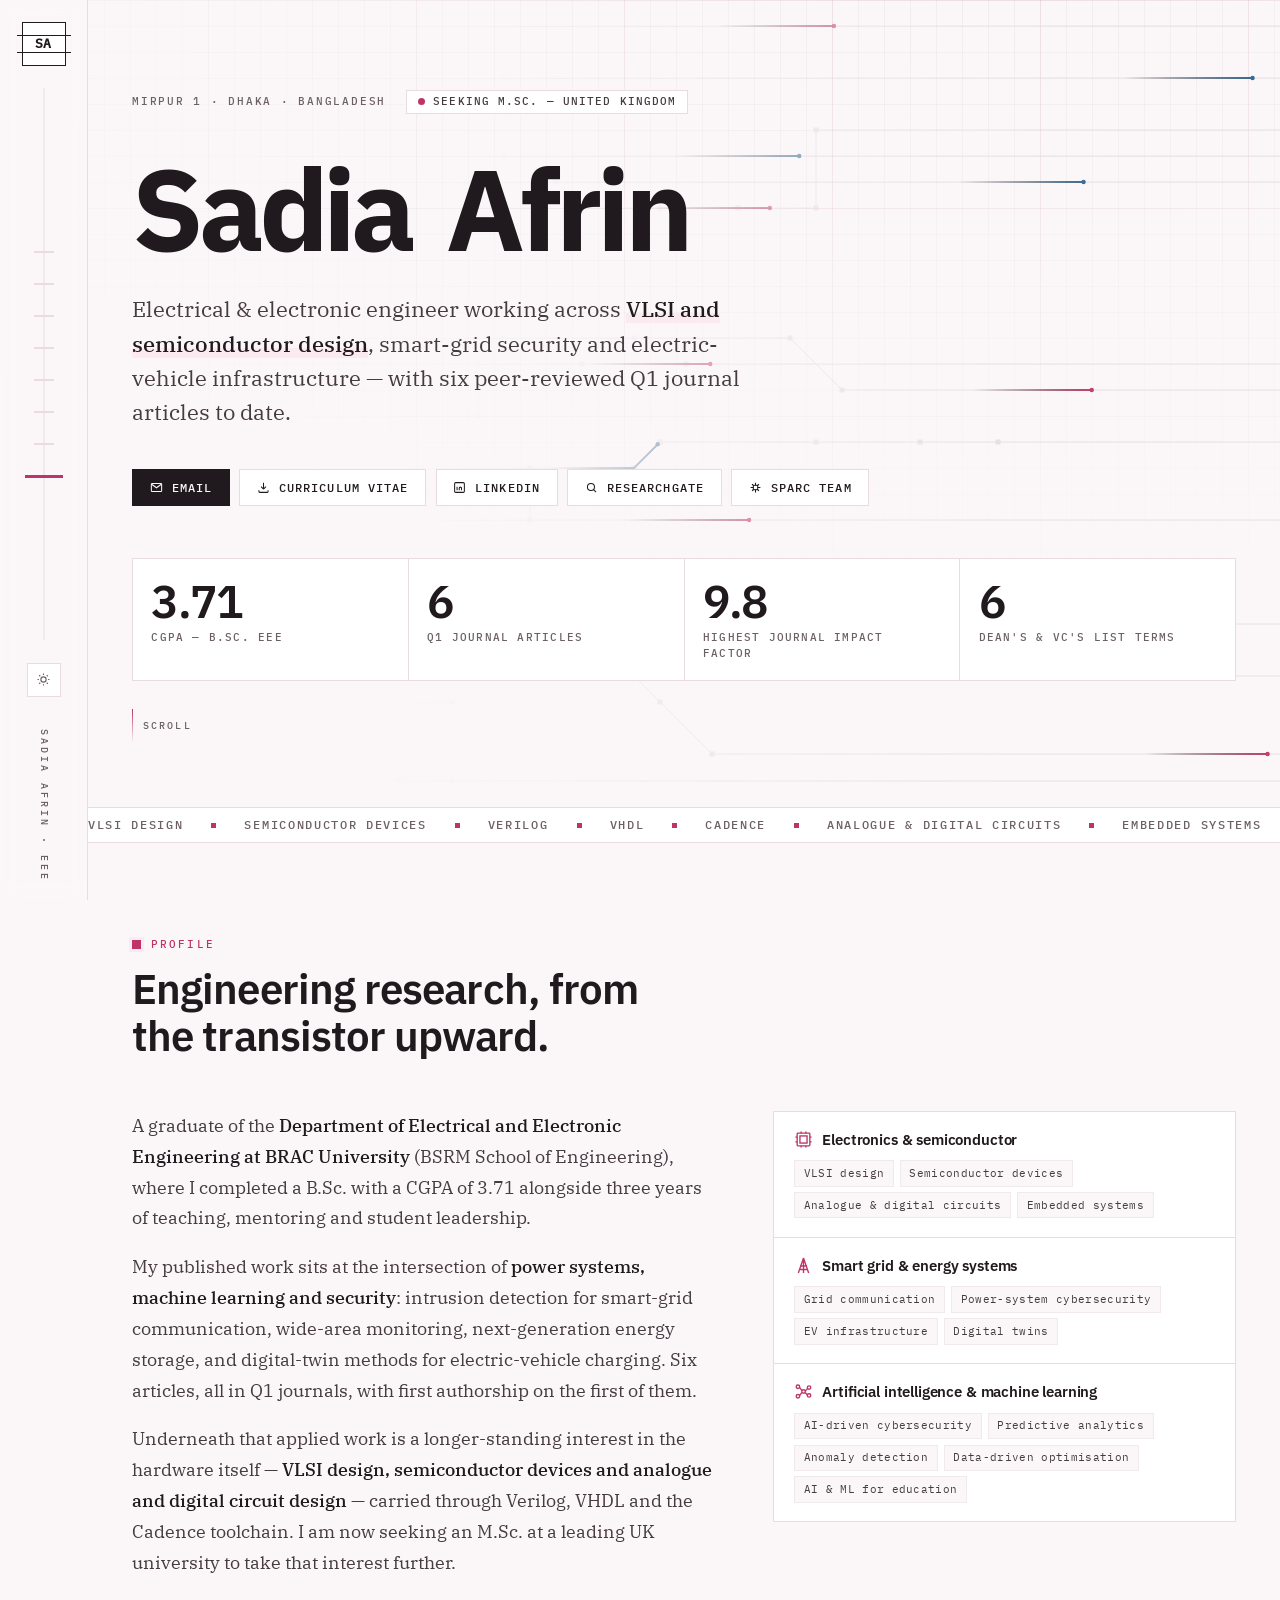
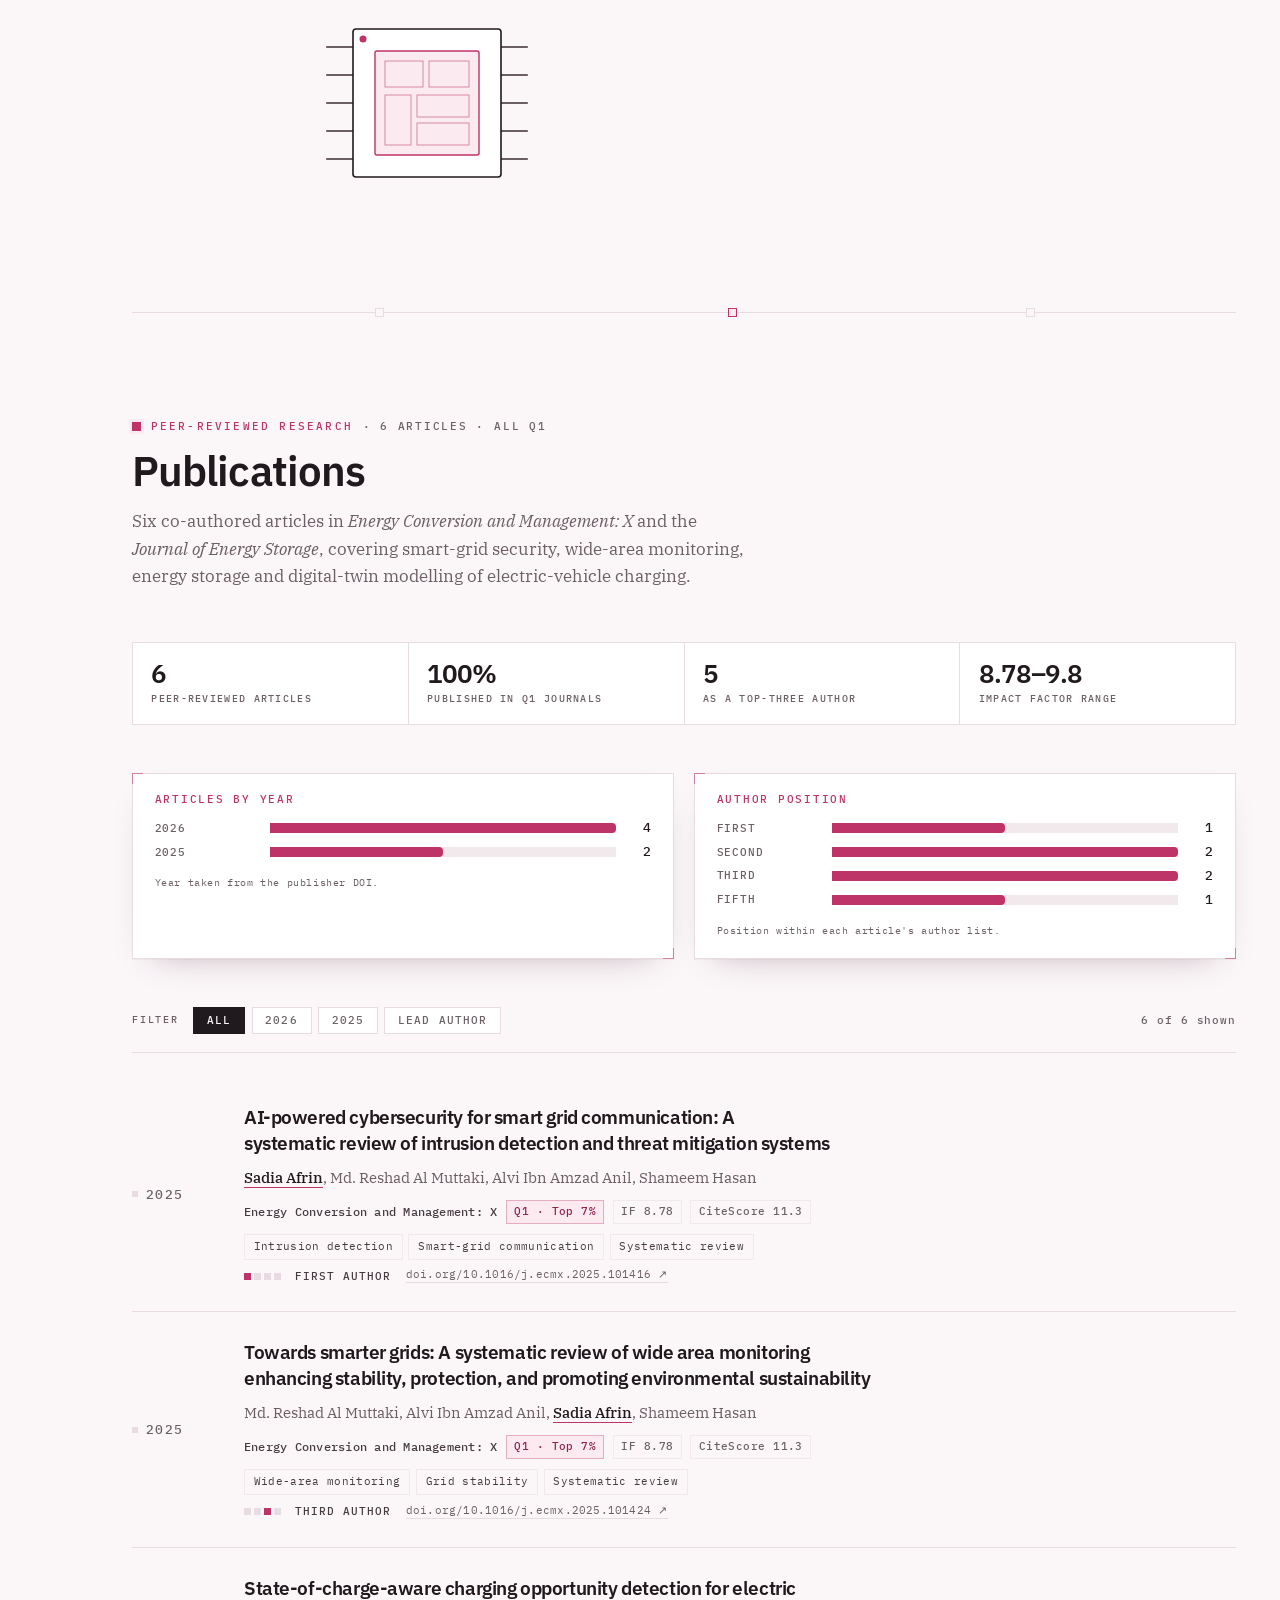
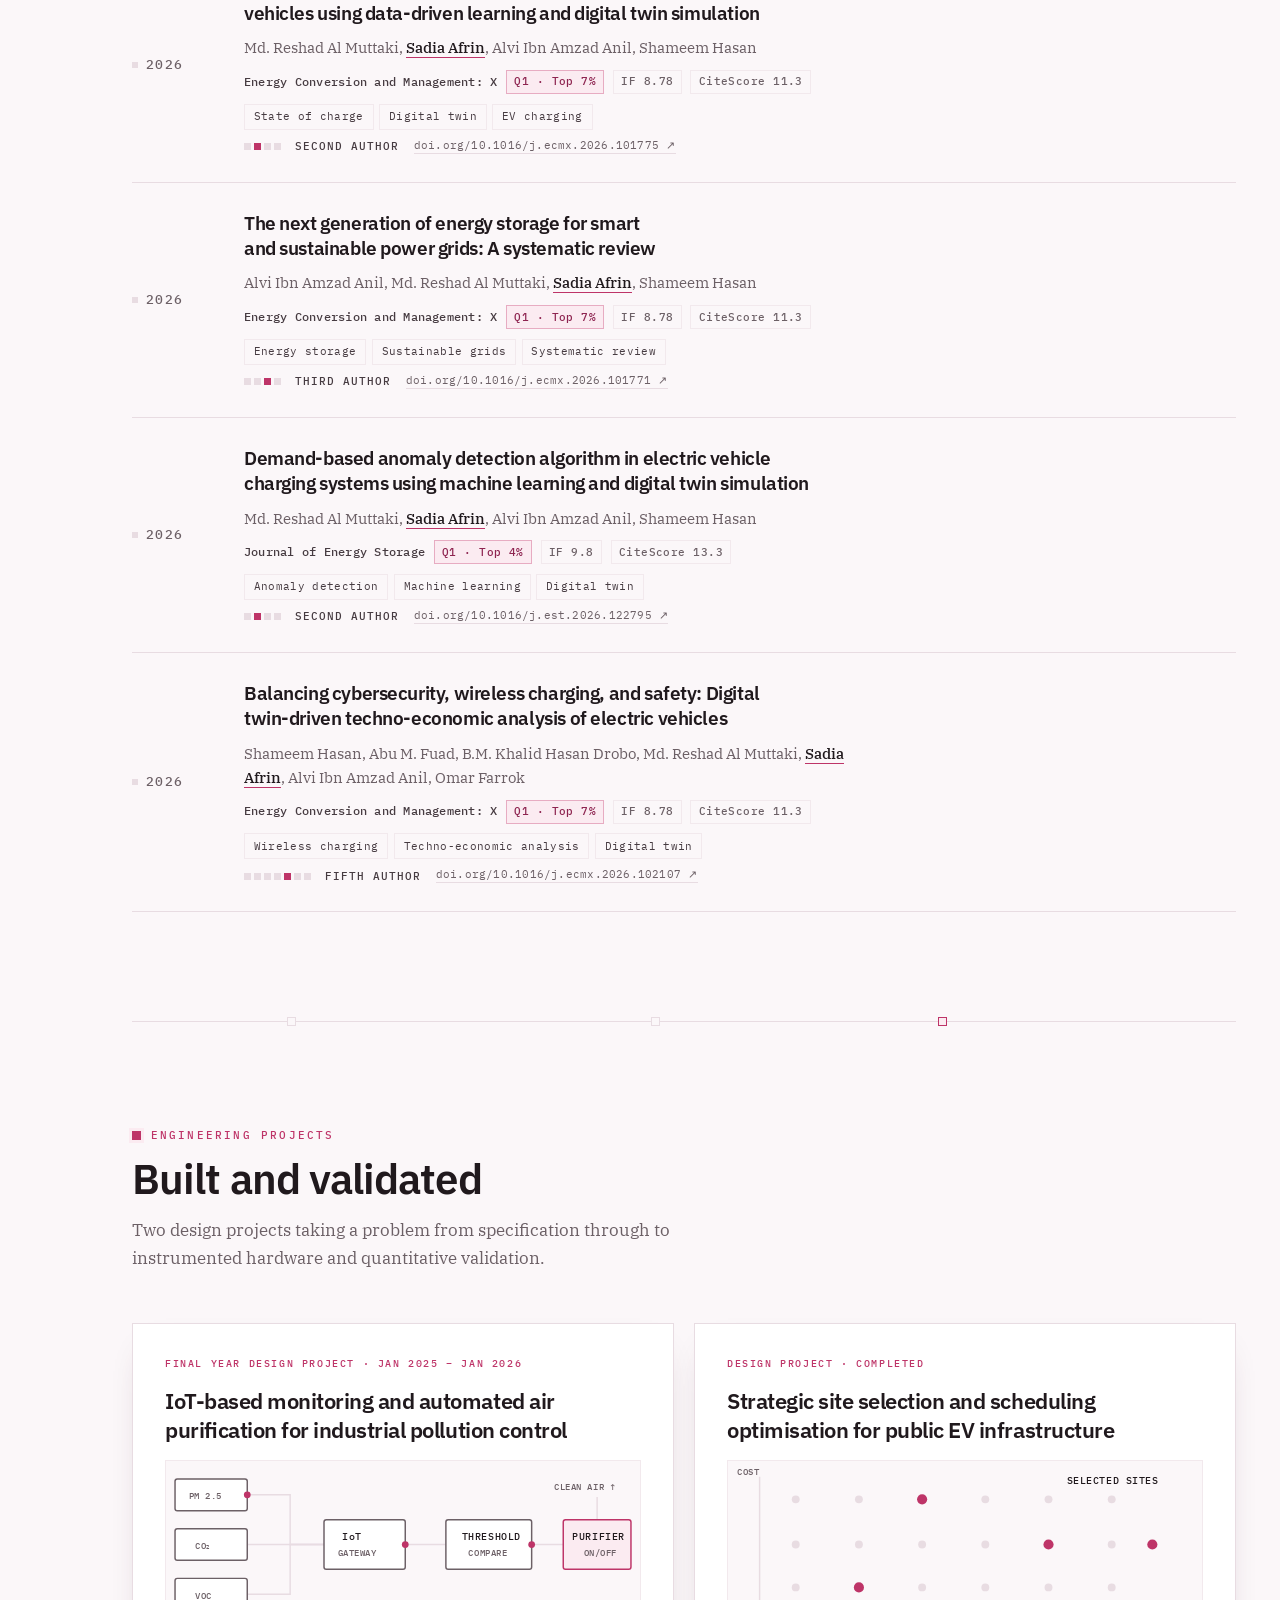
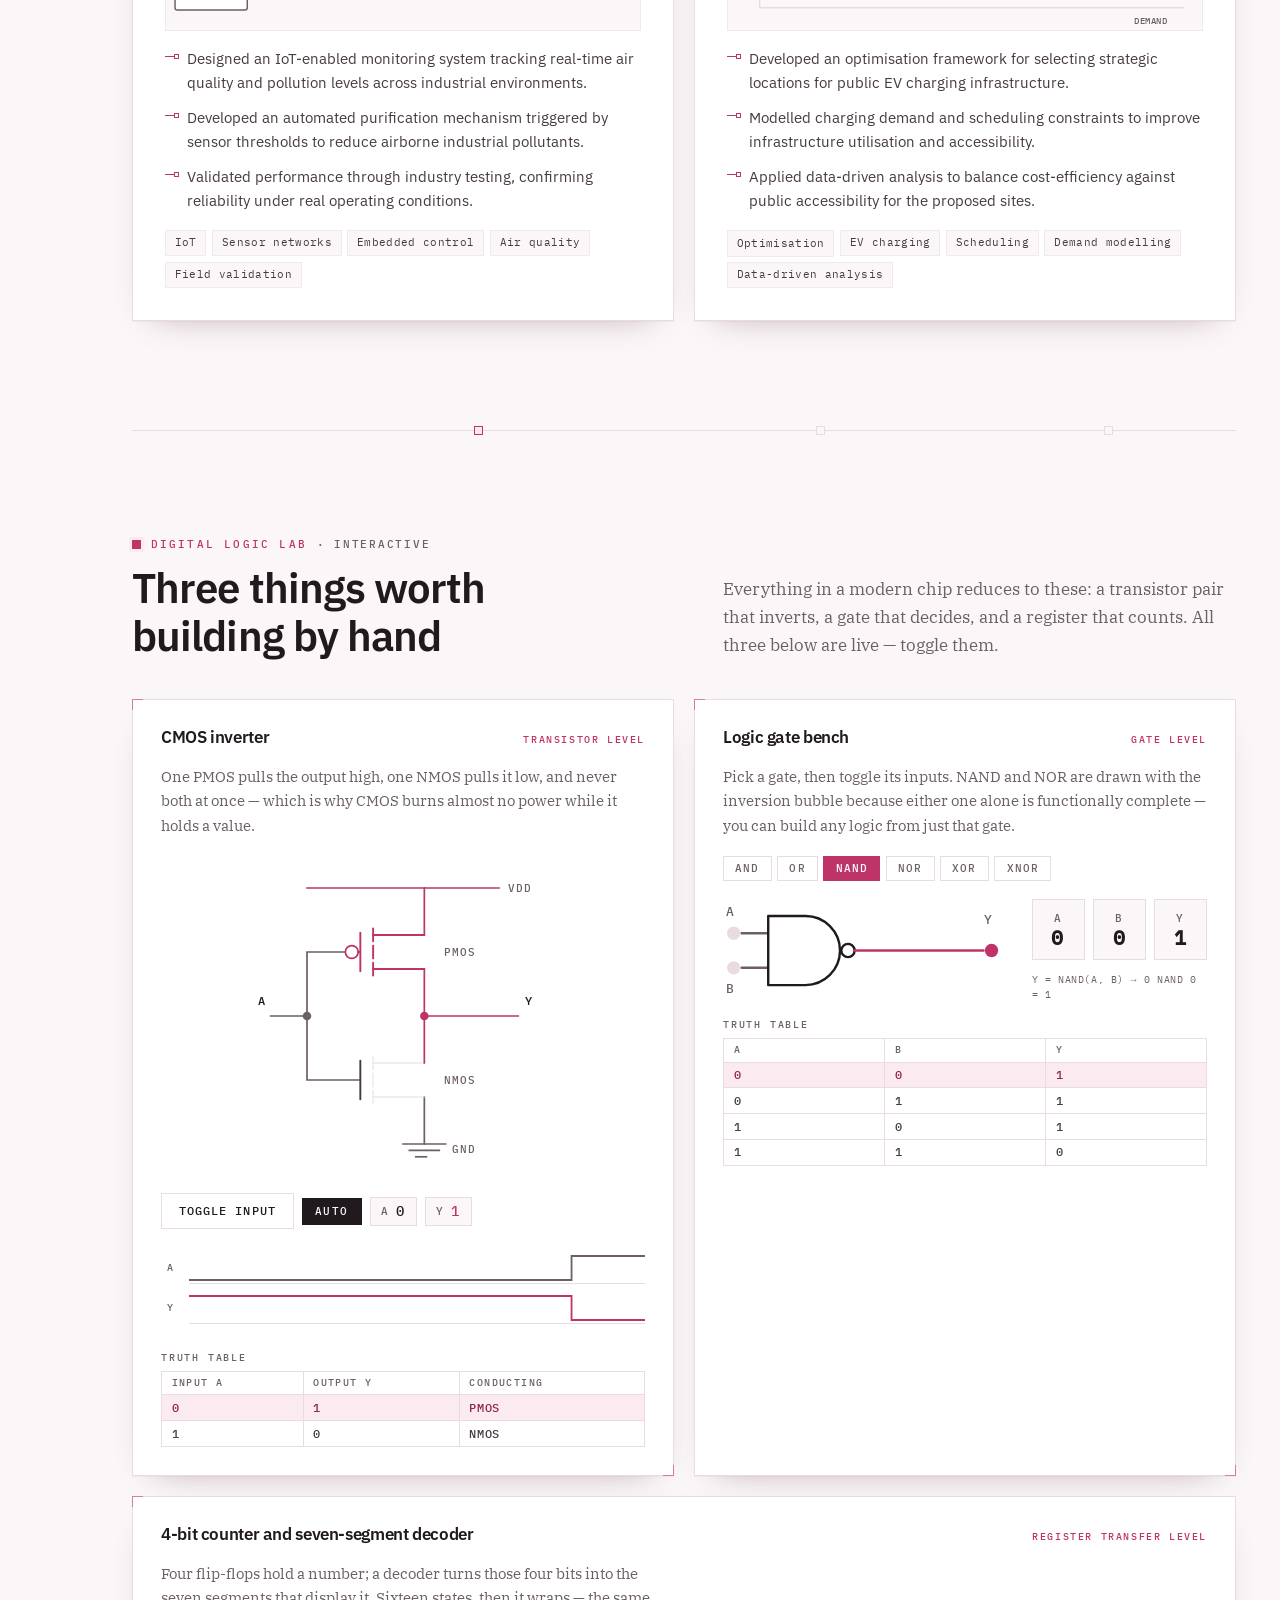
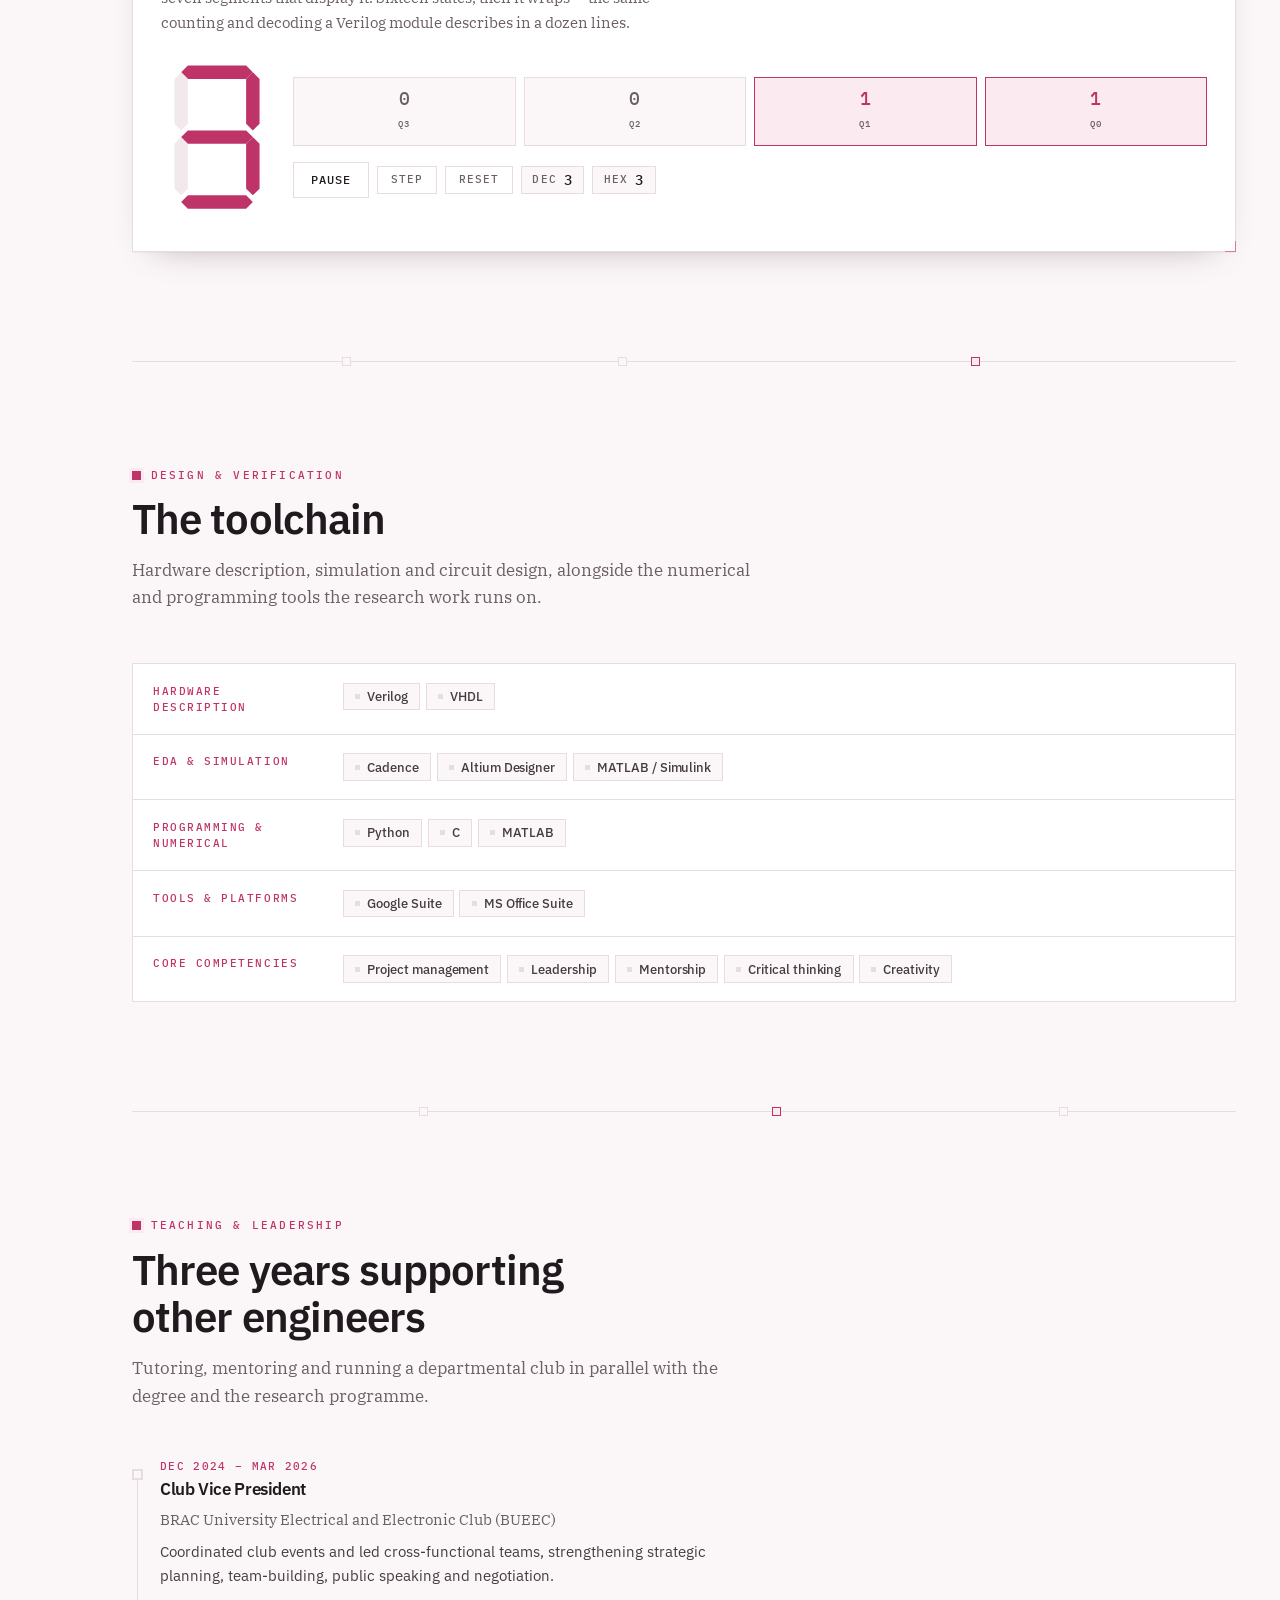
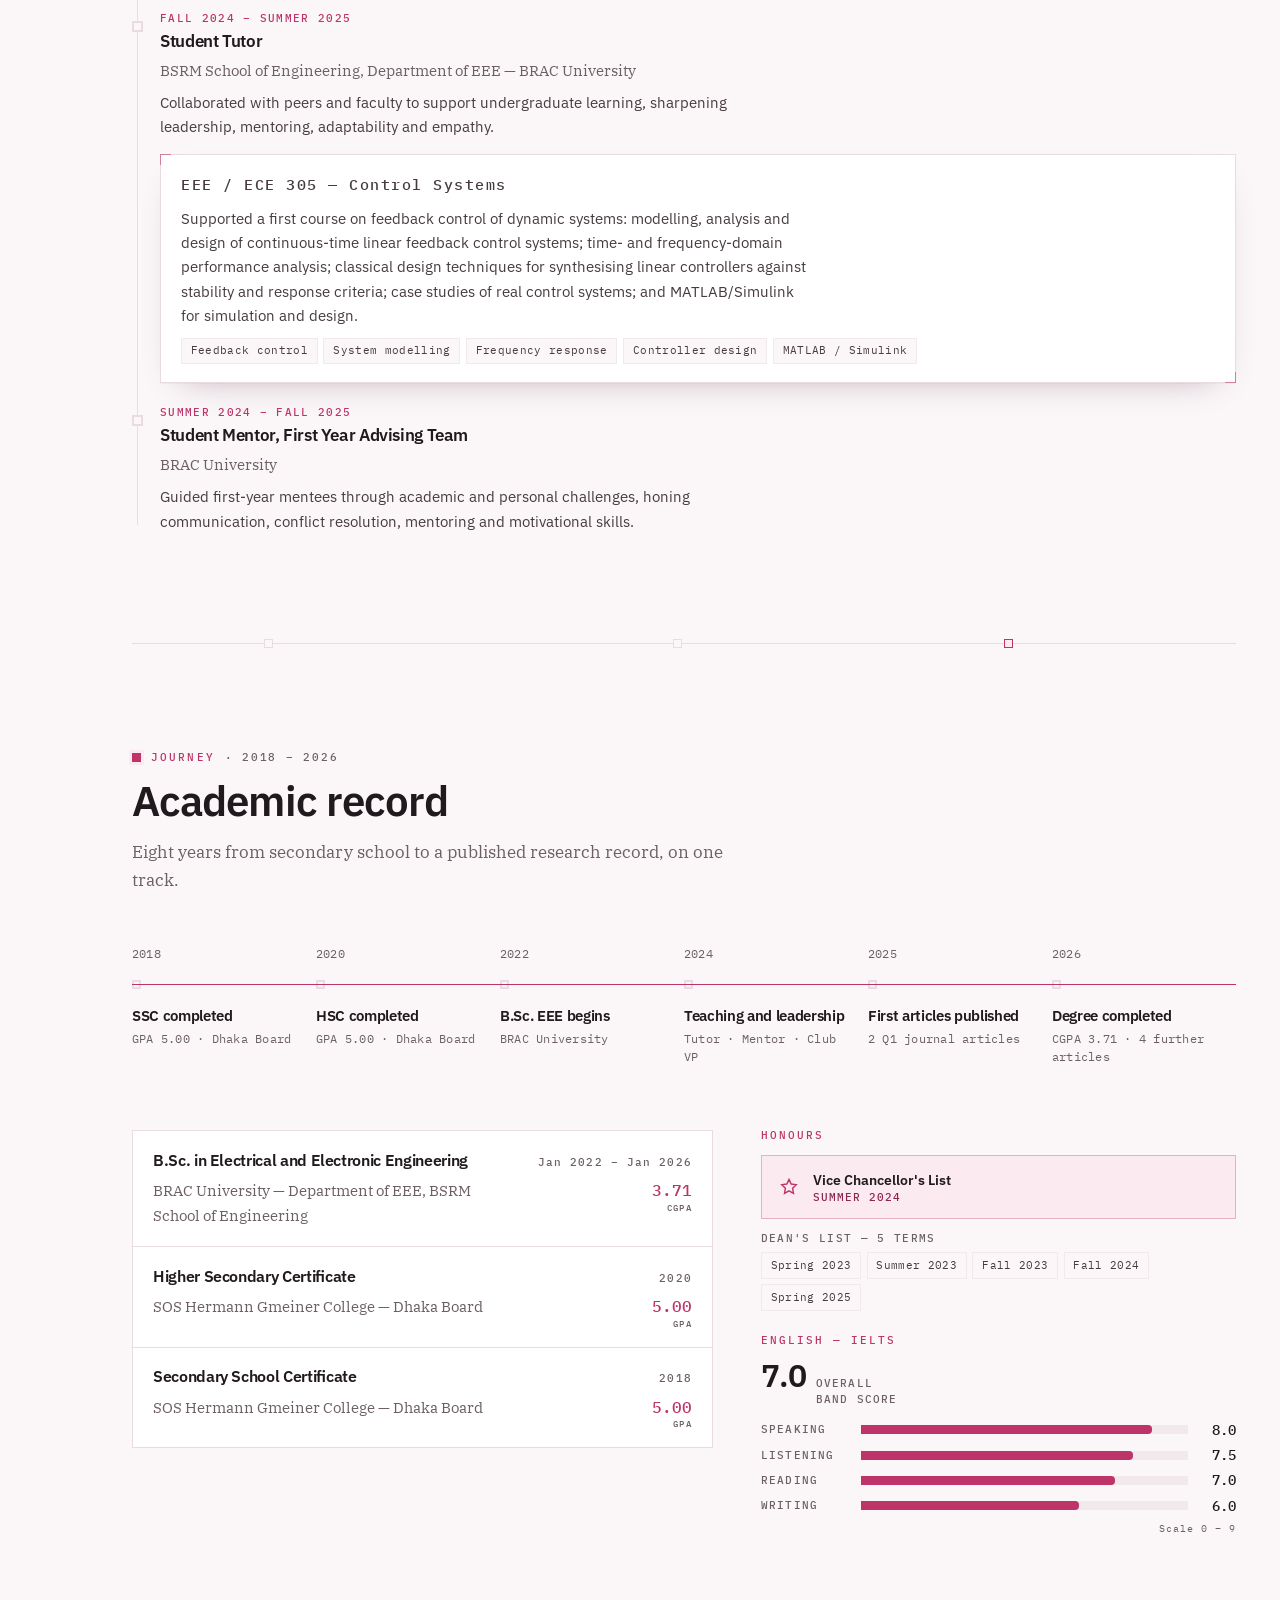
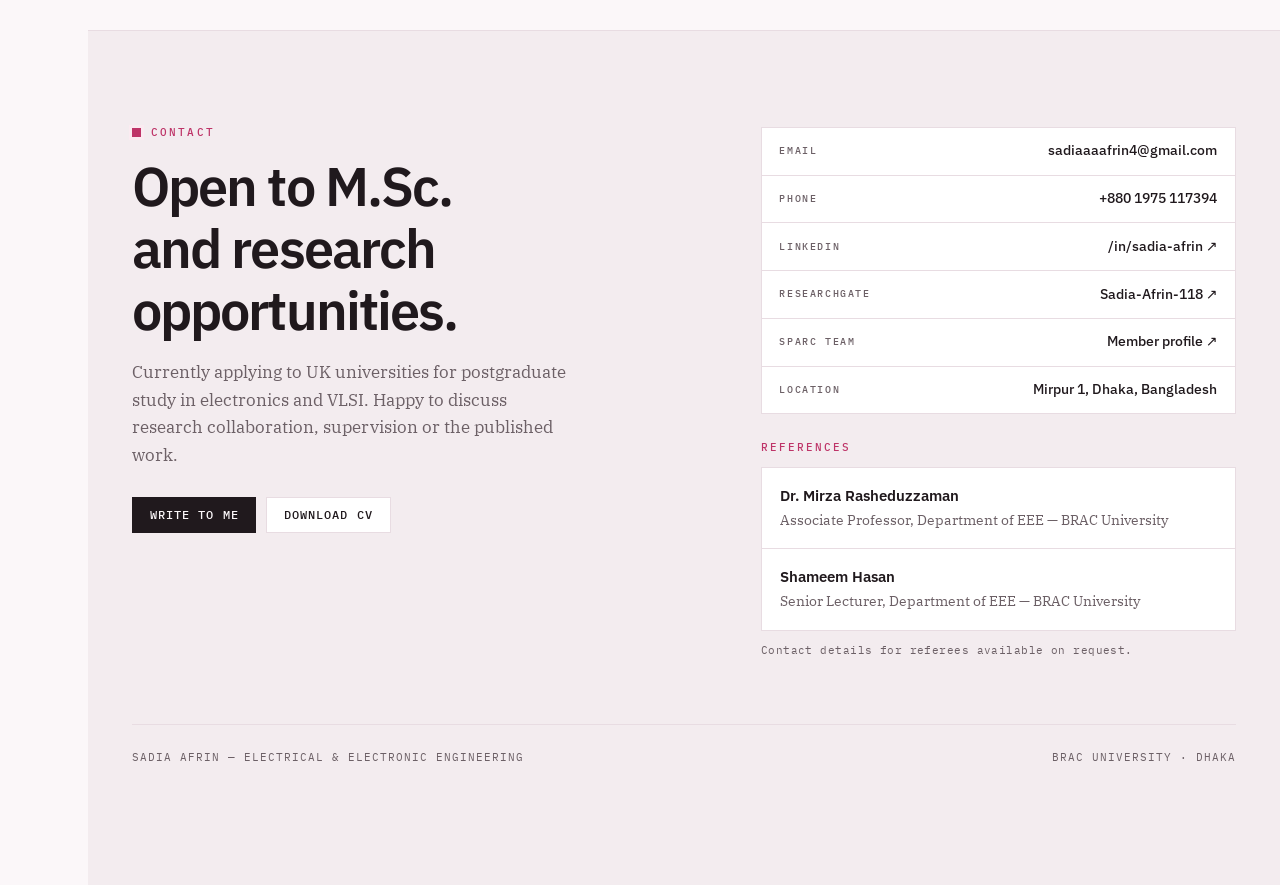
==== index.html @ 9bff7466 "Add files via upload" ====
<!doctype html>
<html lang="en" class="no-js">
<head>
<meta charset="utf-8">
<meta name="viewport" content="width=device-width, initial-scale=1">
<title>Sadia Afrin — Electrical &amp; Electronic Engineer</title>
<meta name="description" content="Portfolio of Sadia Afrin, EEE graduate of BRAC University. Co-author of six Q1 journal articles in smart-grid security, electric-vehicle systems and digital twins, with research interests in VLSI and semiconductor design.">
<meta name="author" content="Sadia Afrin">
<meta name="color-scheme" content="light">

<link rel="icon" href="data:image/svg+xml,<svg xmlns='http://www.w3.org/2000/svg' viewBox='0 0 32 32'><rect width='32' height='32' fill='%23FBF7F9'/><rect x='9.5' y='9.5' width='13' height='13' fill='none' stroke='%23BE3468' stroke-width='2.4'/><g stroke='%23BE3468' stroke-width='2.4' stroke-linecap='round'><path d='M13 4.5v5M19 4.5v5M13 22.5v5M19 22.5v5M4.5 13h5M4.5 19h5M22.5 13h5M22.5 19h5'/></g></svg>">

<meta property="og:type" content="profile">
<meta property="og:title" content="Sadia Afrin — Electrical &amp; Electronic Engineer">
<meta property="og:description" content="EEE graduate of BRAC University. Six Q1 journal articles in smart-grid security, electric-vehicle systems and digital twins. Research interests in VLSI and semiconductor design.">
<meta property="og:locale" content="en_GB">
<meta name="twitter:card" content="summary">

<link rel="stylesheet" href="css/fonts.css">
<link rel="stylesheet" href="css/styles.css">
</head>
<body>
<script>document.documentElement.className = 'html-js';</script>

<a class="skip" href="#main">Skip to content</a>
<div class="substrate" aria-hidden="true"></div>
<div class="progress" id="progress" aria-hidden="true"></div>

<!-- ===================== PAD-RING RAIL (desktop) ===================== -->
<nav class="rail" aria-label="Sections">
  <a class="rail-die" href="#top" aria-label="Back to top">SA</a>
  <div class="rail-bus" id="bus">
    <a class="pin" href="#profile"><span class="pin-bar"></span><span class="pin-label">Profile</span></a>
    <a class="pin" href="#research"><span class="pin-bar"></span><span class="pin-label">Research</span></a>
    <a class="pin" href="#projects"><span class="pin-bar"></span><span class="pin-label">Projects</span></a>
    <a class="pin" href="#lab"><span class="pin-bar"></span><span class="pin-label">Logic lab</span></a>
    <a class="pin" href="#toolchain"><span class="pin-bar"></span><span class="pin-label">Toolchain</span></a>
    <a class="pin" href="#teaching"><span class="pin-bar"></span><span class="pin-label">Teaching</span></a>
    <a class="pin" href="#journey"><span class="pin-bar"></span><span class="pin-label">Journey</span></a>
    <a class="pin" href="#contact"><span class="pin-bar"></span><span class="pin-label">Contact</span></a>
  </div>
  <button class="theme-btn" type="button" data-theme-toggle aria-label="Switch to dark theme">
    <svg class="i-sun" viewBox="0 0 24 24" fill="none" stroke="currentColor" stroke-width="1.8" aria-hidden="true"><circle cx="12" cy="12" r="4.2"/><path d="M12 2.4v2.2M12 19.4v2.2M2.4 12h2.2M19.4 12h2.2M5.2 5.2l1.6 1.6M17.2 17.2l1.6 1.6M18.8 5.2l-1.6 1.6M6.8 17.2l-1.6 1.6"/></svg>
    <svg class="i-moon" viewBox="0 0 24 24" fill="none" stroke="currentColor" stroke-width="1.8" aria-hidden="true"><path d="M20 14.2A8.2 8.2 0 0 1 9.8 4a8.2 8.2 0 1 0 10.2 10.2Z"/></svg>
  </button>
  <p class="rail-mark">Sadia Afrin · EEE</p>
</nav>

<!-- ===================== TOP BAR (mobile) ===================== -->
<div class="topbar">
  <a class="topbar-name" href="#top">S. Afrin</a>
  <nav class="topbar-links" aria-label="Sections">
    <a href="#profile">Profile</a>
    <a href="#research">Research</a>
    <a href="#projects">Projects</a>
    <a href="#lab">Logic lab</a>
    <a href="#toolchain">Toolchain</a>
    <a href="#teaching">Teaching</a>
    <a href="#journey">Journey</a>
    <a href="#contact">Contact</a>
  </nav>
  <button class="theme-btn" type="button" data-theme-toggle aria-label="Switch to dark theme">
    <svg class="i-sun" viewBox="0 0 24 24" fill="none" stroke="currentColor" stroke-width="1.8" aria-hidden="true"><circle cx="12" cy="12" r="4.2"/><path d="M12 2.4v2.2M12 19.4v2.2M2.4 12h2.2M19.4 12h2.2M5.2 5.2l1.6 1.6M17.2 17.2l1.6 1.6M18.8 5.2l-1.6 1.6M6.8 17.2l-1.6 1.6"/></svg>
    <svg class="i-moon" viewBox="0 0 24 24" fill="none" stroke="currentColor" stroke-width="1.8" aria-hidden="true"><path d="M20 14.2A8.2 8.2 0 0 1 9.8 4a8.2 8.2 0 1 0 10.2 10.2Z"/></svg>
  </button>
</div>

<div class="shell">
<main id="main">

<!-- ============================== HERO ============================== -->
<header class="hero" id="top">
  <canvas id="routes" aria-hidden="true"></canvas>
  <div class="wrap">
    <div class="hero-top">
      <p class="locus">Mirpur 1 · Dhaka · Bangladesh</p>
      <p class="status"><span class="led" aria-hidden="true"></span>Seeking M.Sc. — United Kingdom</p>
    </div>

    <h1 class="name" id="name" data-text="Sadia Afrin">Sadia Afrin</h1>

    <p class="tagline">Electrical &amp; electronic engineer working across <b>VLSI and semiconductor design</b>, smart-grid security and electric-vehicle infrastructure — with six peer-reviewed Q1 journal articles to date.</p>

    <div class="actions">
      <a class="btn btn-solid" href="mailto:sadiaaaafrin4@gmail.com">
        <svg viewBox="0 0 24 24" fill="none" stroke="currentColor" stroke-width="1.9" aria-hidden="true"><rect x="2.5" y="4.5" width="19" height="15" rx="1.5"/><path d="m3 6 9 6.5L21 6"/></svg>
        Email
      </a>
      <a class="btn" href="Sadia_CV.pdf" download="Sadia-Afrin-CV.pdf">
        <svg viewBox="0 0 24 24" fill="none" stroke="currentColor" stroke-width="1.9" aria-hidden="true"><path d="M12 3v12m0 0 4.5-4.5M12 15l-4.5-4.5M3.5 17v2.5A1.5 1.5 0 0 0 5 21h14a1.5 1.5 0 0 0 1.5-1.5V17"/></svg>
        Curriculum vitae
      </a>
      <a class="btn" href="https://www.linkedin.com/in/sadia-afrin-79380a2a4/" target="_blank" rel="noopener noreferrer">
        <svg viewBox="0 0 24 24" fill="none" stroke="currentColor" stroke-width="1.9" aria-hidden="true"><rect x="3" y="3" width="18" height="18" rx="2"/><path d="M7.5 10.5V17M7.5 7.2v.1M11.5 17v-3.6a2.1 2.1 0 0 1 4.2 0V17"/></svg>
        LinkedIn
      </a>
      <a class="btn" href="https://www.researchgate.net/profile/Sadia-Afrin-118" target="_blank" rel="noopener noreferrer">
        <svg viewBox="0 0 24 24" fill="none" stroke="currentColor" stroke-width="1.9" aria-hidden="true"><circle cx="11" cy="11" r="6.5"/><path d="m15.8 15.8 4.7 4.7"/></svg>
        ResearchGate
      </a>
      <a class="btn" href="https://sparc-team.vercel.app/member.html?member=sadia-afrin" target="_blank" rel="noopener noreferrer">
        <svg viewBox="0 0 24 24" fill="none" stroke="currentColor" stroke-width="1.9" aria-hidden="true"><rect x="8" y="8" width="8" height="8"/><path d="M12 3v5M12 16v5M3 12h5M16 12h5M5.6 5.6 8 8M16 16l2.4 2.4M18.4 5.6 16 8M8 16l-2.4 2.4"/></svg>
        SPARC Team
      </a>
    </div>

    <div class="kpis rv">
      <div class="kpi">
        <p class="kpi-n" data-count="3.71" data-dec="2">3.71</p>
        <p class="kpi-l">CGPA — B.Sc. EEE</p>
      </div>
      <div class="kpi">
        <p class="kpi-n" data-count="6" data-dec="0">6</p>
        <p class="kpi-l">Q1 journal articles</p>
      </div>
      <div class="kpi">
        <p class="kpi-n" data-count="9.8" data-dec="1">9.8</p>
        <p class="kpi-l">Highest journal impact factor</p>
      </div>
      <div class="kpi">
        <p class="kpi-n" data-count="6" data-dec="0">6</p>
        <p class="kpi-l">Dean's &amp; VC's List terms</p>
      </div>
    </div>

    <p class="scroll-cue"><i aria-hidden="true"></i>Scroll</p>
  </div>
</header>

<!-- ===================== SIGNAL BUS TICKER ===================== -->
<div class="bus-strip" aria-hidden="true">
  <div class="bus-track">
    <div class="bus-seq">
      <span>VLSI design</span><b></b><span>Semiconductor devices</span><b></b><span>Verilog</span><b></b>
      <span>VHDL</span><b></b><span>Cadence</span><b></b><span>Analogue &amp; digital circuits</span><b></b>
      <span>Embedded systems</span><b></b><span>Smart-grid cybersecurity</span><b></b><span>Digital twins</span><b></b>
      <span>Anomaly detection</span><b></b><span>EV infrastructure</span><b></b><span>Machine learning</span><b></b>
    </div>
    <div class="bus-seq">
      <span>VLSI design</span><b></b><span>Semiconductor devices</span><b></b><span>Verilog</span><b></b>
      <span>VHDL</span><b></b><span>Cadence</span><b></b><span>Analogue &amp; digital circuits</span><b></b>
      <span>Embedded systems</span><b></b><span>Smart-grid cybersecurity</span><b></b><span>Digital twins</span><b></b>
      <span>Anomaly detection</span><b></b><span>EV infrastructure</span><b></b><span>Machine learning</span><b></b>
    </div>
  </div>
</div>

<!-- ============================== PROFILE ============================== -->
<section class="block" id="profile" aria-labelledby="profile-h">
  <div class="wrap">
    <div class="block-head rv">
      <p class="eyebrow">Profile</p>
      <h2 id="profile-h">Engineering research, from the transistor upward.</h2>
    </div>

    <div class="profile-grid">
      <div class="rv">
        <p class="prose">A graduate of the <strong>Department of Electrical and Electronic Engineering at BRAC University</strong> (BSRM School of Engineering), where I completed a B.Sc. with a CGPA of 3.71 alongside three years of teaching, mentoring and student leadership.</p>
        <p class="prose">My published work sits at the intersection of <strong>power systems, machine learning and security</strong>: intrusion detection for smart-grid communication, wide-area monitoring, next-generation energy storage, and digital-twin methods for electric-vehicle charging. Six articles, all in Q1 journals, with first authorship on the first of them.</p>
        <p class="prose">Underneath that applied work is a longer-standing interest in the hardware itself — <strong>VLSI design, semiconductor devices and analogue and digital circuit design</strong> — carried through Verilog, VHDL and the Cadence toolchain. I am now seeking an M.Sc. at a leading UK university to take that interest further.</p>

        <svg class="die-art" viewBox="0 0 340 200" role="img" aria-label="Illustration of a packaged integrated circuit with its die and internal blocks">
          <g class="leg">
            <path d="M96 44h-26M96 72h-26M96 100h-26M96 128h-26M96 156h-26"/>
            <path d="M244 44h26M244 72h26M244 100h26M244 128h26M244 156h26"/>
          </g>
          <rect class="pkg" x="96" y="26" width="148" height="148" rx="3"/>
          <rect class="core" x="118" y="48" width="104" height="104" rx="2"/>
          <g class="blk">
            <rect x="128" y="58" width="38" height="26"/>
            <rect x="172" y="58" width="40" height="26"/>
            <rect x="128" y="92" width="26" height="50"/>
            <rect x="160" y="92" width="52" height="22"/>
            <rect x="160" y="120" width="52" height="22"/>
          </g>
          <circle class="ring" cx="170" cy="100" r="26"/>
          <circle class="spark" cx="170" cy="100" r="5"/>
          <circle cx="106" cy="36" r="3.5" fill="var(--resist)"/>
        </svg>
      </div>

      <div class="focus rv" style="--d:120ms">
        <div class="focus-item">
          <h3>
            <svg viewBox="0 0 24 24" fill="none" stroke="currentColor" stroke-width="1.7" aria-hidden="true"><rect x="7.5" y="7.5" width="9" height="9"/><rect x="4" y="4" width="16" height="16" rx="1"/><path d="M9 1.8v2.2M15 1.8v2.2M9 20v2.2M15 20v2.2M1.8 9H4M1.8 15H4M20 9h2.2M20 15h2.2"/></svg>
            Electronics &amp; semiconductor
          </h3>
          <div class="chips">
            <span class="chip">VLSI design</span>
            <span class="chip">Semiconductor devices</span>
            <span class="chip">Analogue &amp; digital circuits</span>
            <span class="chip">Embedded systems</span>
          </div>
        </div>
        <div class="focus-item">
          <h3>
            <svg viewBox="0 0 24 24" fill="none" stroke="currentColor" stroke-width="1.7" aria-hidden="true"><path d="M12 2.6 5.5 21.4M12 2.6l6.5 18.8M7.6 12.6h8.8M6.3 17h11.4M12 2.6V21.4"/></svg>
            Smart grid &amp; energy systems
          </h3>
          <div class="chips">
            <span class="chip">Grid communication</span>
            <span class="chip">Power-system cybersecurity</span>
            <span class="chip">EV infrastructure</span>
            <span class="chip">Digital twins</span>
          </div>
        </div>
        <div class="focus-item">
          <h3>
            <svg viewBox="0 0 24 24" fill="none" stroke="currentColor" stroke-width="1.7" aria-hidden="true"><circle cx="5" cy="6" r="2.2"/><circle cx="5" cy="18" r="2.2"/><circle cx="12" cy="12" r="2.2"/><circle cx="19" cy="7" r="2.2"/><circle cx="19" cy="17" r="2.2"/><path d="m7 6.8 3 4M7 17.2l3-4m4-1.6 3-3.2m-3 4.8 3 3.2"/></svg>
            Artificial intelligence &amp; machine learning
          </h3>
          <div class="chips">
            <span class="chip">AI-driven cybersecurity</span>
            <span class="chip">Predictive analytics</span>
            <span class="chip">Anomaly detection</span>
            <span class="chip">Data-driven optimisation</span>
            <span class="chip">AI &amp; ML for education</span>
          </div>
        </div>
      </div>
    </div>
  </div>
</section>

<div class="wrap"><div class="divider" aria-hidden="true"><i style="left:22%"></i><i class="key" style="left:54%"></i><i style="left:81%"></i></div></div>

<!-- ============================== RESEARCH ============================== -->
<section class="block" id="research" aria-labelledby="research-h">
  <div class="wrap">
    <div class="block-head rv">
      <p class="eyebrow">Peer-reviewed research <span class="dim">· 6 articles · all Q1</span></p>
      <h2 id="research-h">Publications</h2>
      <p class="block-note">Six co-authored articles in <em>Energy Conversion and Management: X</em> and the <em>Journal of Energy Storage</em>, covering smart-grid security, wide-area monitoring, energy storage and digital-twin modelling of electric-vehicle charging.</p>
    </div>

    <div class="impact rv">
      <div class="impact-cell"><p class="impact-n" data-count="6" data-dec="0">6</p><p class="impact-l">Peer-reviewed articles</p></div>
      <div class="impact-cell"><p class="impact-n">100%</p><p class="impact-l">Published in Q1 journals</p></div>
      <div class="impact-cell"><p class="impact-n" data-count="5" data-dec="0">5</p><p class="impact-l">As a top-three author</p></div>
      <div class="impact-cell"><p class="impact-n">8.78–9.8</p><p class="impact-l">Impact factor range</p></div>
    </div>

    <div class="charts">
      <figure class="macro chart rv">
        <h3>Articles by year</h3>
        <div class="rows">
          <div class="row">
            <span class="row-k">2026</span>
            <span class="row-track"><span class="row-fill" data-pct="100"></span></span>
            <span class="row-v">4</span>
          </div>
          <div class="row">
            <span class="row-k">2025</span>
            <span class="row-track"><span class="row-fill" data-pct="50"></span></span>
            <span class="row-v">2</span>
          </div>
        </div>
        <figcaption class="chart-note">Year taken from the publisher DOI.</figcaption>
      </figure>

      <figure class="macro chart rv" style="--d:100ms">
        <h3>Author position</h3>
        <div class="rows">
          <div class="row">
            <span class="row-k">First</span>
            <span class="row-track"><span class="row-fill" data-pct="50"></span></span>
            <span class="row-v">1</span>
          </div>
          <div class="row">
            <span class="row-k">Second</span>
            <span class="row-track"><span class="row-fill" data-pct="100"></span></span>
            <span class="row-v">2</span>
          </div>
          <div class="row">
            <span class="row-k">Third</span>
            <span class="row-track"><span class="row-fill" data-pct="100"></span></span>
            <span class="row-v">2</span>
          </div>
          <div class="row">
            <span class="row-k">Fifth</span>
            <span class="row-track"><span class="row-fill" data-pct="50"></span></span>
            <span class="row-v">1</span>
          </div>
        </div>
        <figcaption class="chart-note">Position within each article's author list.</figcaption>
      </figure>
    </div>

    <div class="filters rv" role="group" aria-label="Filter publications">
      <span class="filters-l">Filter</span>
      <button class="fbtn" type="button" data-filter="all" aria-pressed="true">All</button>
      <button class="fbtn" type="button" data-filter="2026" aria-pressed="false">2026</button>
      <button class="fbtn" type="button" data-filter="2025" aria-pressed="false">2025</button>
      <button class="fbtn" type="button" data-filter="lead" aria-pressed="false">Lead author</button>
      <span class="fcount" id="fcount" aria-live="polite">6 of 6 shown</span>
    </div>

    <div class="pubs" id="pubs">

      <article class="pub rv" data-year="2025" data-rank="1">
        <p class="pub-year">2025</p>
        <div class="pub-body">
          <h3 class="pub-title">AI-powered cybersecurity for smart grid communication: A systematic review of intrusion detection and threat mitigation systems</h3>
          <p class="authors"><b>Sadia Afrin</b>, Md. Reshad Al Muttaki, Alvi Ibn Amzad Anil, Shameem Hasan</p>
          <div class="pub-meta">
            <span class="jrn">Energy Conversion and Management: X</span>
            <span class="tag tag-q1">Q1 · Top 7%</span>
            <span class="tag">IF 8.78</span>
            <span class="tag">CiteScore 11.3</span>
          </div>
          <div class="chips">
            <span class="chip">Intrusion detection</span><span class="chip">Smart-grid communication</span><span class="chip">Systematic review</span>
          </div>
          <div class="pub-foot">
            <span class="posdots" aria-hidden="true"><i class="me"></i><i></i><i></i><i></i></span>
            <span class="pos-l">First author <span class="vh">— position 1 of 4</span></span>
            <a class="doi" href="https://doi.org/10.1016/j.ecmx.2025.101416" target="_blank" rel="noopener noreferrer">doi.org/10.1016/j.ecmx.2025.101416 ↗</a>
          </div>
        </div>
      </article>

      <article class="pub rv" data-year="2025" data-rank="3">
        <p class="pub-year">2025</p>
        <div class="pub-body">
          <h3 class="pub-title">Towards smarter grids: A systematic review of wide area monitoring enhancing stability, protection, and promoting environmental sustainability</h3>
          <p class="authors">Md. Reshad Al Muttaki, Alvi Ibn Amzad Anil, <b>Sadia Afrin</b>, Shameem Hasan</p>
          <div class="pub-meta">
            <span class="jrn">Energy Conversion and Management: X</span>
            <span class="tag tag-q1">Q1 · Top 7%</span>
            <span class="tag">IF 8.78</span>
            <span class="tag">CiteScore 11.3</span>
          </div>
          <div class="chips">
            <span class="chip">Wide-area monitoring</span><span class="chip">Grid stability</span><span class="chip">Systematic review</span>
          </div>
          <div class="pub-foot">
            <span class="posdots" aria-hidden="true"><i></i><i></i><i class="me"></i><i></i></span>
            <span class="pos-l">Third author <span class="vh">— position 3 of 4</span></span>
            <a class="doi" href="https://doi.org/10.1016/j.ecmx.2025.101424" target="_blank" rel="noopener noreferrer">doi.org/10.1016/j.ecmx.2025.101424 ↗</a>
          </div>
        </div>
      </article>

      <article class="pub rv" data-year="2026" data-rank="2">
        <p class="pub-year">2026</p>
        <div class="pub-body">
          <h3 class="pub-title">State-of-charge-aware charging opportunity detection for electric vehicles using data-driven learning and digital twin simulation</h3>
          <p class="authors">Md. Reshad Al Muttaki, <b>Sadia Afrin</b>, Alvi Ibn Amzad Anil, Shameem Hasan</p>
          <div class="pub-meta">
            <span class="jrn">Energy Conversion and Management: X</span>
            <span class="tag tag-q1">Q1 · Top 7%</span>
            <span class="tag">IF 8.78</span>
            <span class="tag">CiteScore 11.3</span>
          </div>
          <div class="chips">
            <span class="chip">State of charge</span><span class="chip">Digital twin</span><span class="chip">EV charging</span>
          </div>
          <div class="pub-foot">
            <span class="posdots" aria-hidden="true"><i></i><i class="me"></i><i></i><i></i></span>
            <span class="pos-l">Second author <span class="vh">— position 2 of 4</span></span>
            <a class="doi" href="https://doi.org/10.1016/j.ecmx.2026.101775" target="_blank" rel="noopener noreferrer">doi.org/10.1016/j.ecmx.2026.101775 ↗</a>
          </div>
        </div>
      </article>

      <article class="pub rv" data-year="2026" data-rank="3">
        <p class="pub-year">2026</p>
        <div class="pub-body">
          <h3 class="pub-title">The next generation of energy storage for smart and sustainable power grids: A systematic review</h3>
          <p class="authors">Alvi Ibn Amzad Anil, Md. Reshad Al Muttaki, <b>Sadia Afrin</b>, Shameem Hasan</p>
          <div class="pub-meta">
            <span class="jrn">Energy Conversion and Management: X</span>
            <span class="tag tag-q1">Q1 · Top 7%</span>
            <span class="tag">IF 8.78</span>
            <span class="tag">CiteScore 11.3</span>
          </div>
          <div class="chips">
            <span class="chip">Energy storage</span><span class="chip">Sustainable grids</span><span class="chip">Systematic review</span>
          </div>
          <div class="pub-foot">
            <span class="posdots" aria-hidden="true"><i></i><i></i><i class="me"></i><i></i></span>
            <span class="pos-l">Third author <span class="vh">— position 3 of 4</span></span>
            <a class="doi" href="https://doi.org/10.1016/j.ecmx.2026.101771" target="_blank" rel="noopener noreferrer">doi.org/10.1016/j.ecmx.2026.101771 ↗</a>
          </div>
        </div>
      </article>

      <article class="pub rv" data-year="2026" data-rank="2">
        <p class="pub-year">2026</p>
        <div class="pub-body">
          <h3 class="pub-title">Demand-based anomaly detection algorithm in electric vehicle charging systems using machine learning and digital twin simulation</h3>
          <p class="authors">Md. Reshad Al Muttaki, <b>Sadia Afrin</b>, Alvi Ibn Amzad Anil, Shameem Hasan</p>
          <div class="pub-meta">
            <span class="jrn">Journal of Energy Storage</span>
            <span class="tag tag-q1">Q1 · Top 4%</span>
            <span class="tag">IF 9.8</span>
            <span class="tag">CiteScore 13.3</span>
          </div>
          <div class="chips">
            <span class="chip">Anomaly detection</span><span class="chip">Machine learning</span><span class="chip">Digital twin</span>
          </div>
          <div class="pub-foot">
            <span class="posdots" aria-hidden="true"><i></i><i class="me"></i><i></i><i></i></span>
            <span class="pos-l">Second author <span class="vh">— position 2 of 4</span></span>
            <a class="doi" href="https://doi.org/10.1016/j.est.2026.122795" target="_blank" rel="noopener noreferrer">doi.org/10.1016/j.est.2026.122795 ↗</a>
          </div>
        </div>
      </article>

      <article class="pub rv" data-year="2026" data-rank="5">
        <p class="pub-year">2026</p>
        <div class="pub-body">
          <h3 class="pub-title">Balancing cybersecurity, wireless charging, and safety: Digital twin-driven techno-economic analysis of electric vehicles</h3>
          <p class="authors">Shameem Hasan, Abu M. Fuad, B.M. Khalid Hasan Drobo, Md. Reshad Al Muttaki, <b>Sadia Afrin</b>, Alvi Ibn Amzad Anil, Omar Farrok</p>
          <div class="pub-meta">
            <span class="jrn">Energy Conversion and Management: X</span>
            <span class="tag tag-q1">Q1 · Top 7%</span>
            <span class="tag">IF 8.78</span>
            <span class="tag">CiteScore 11.3</span>
          </div>
          <div class="chips">
            <span class="chip">Wireless charging</span><span class="chip">Techno-economic analysis</span><span class="chip">Digital twin</span>
          </div>
          <div class="pub-foot">
            <span class="posdots" aria-hidden="true"><i></i><i></i><i></i><i></i><i class="me"></i><i></i><i></i></span>
            <span class="pos-l">Fifth author <span class="vh">— position 5 of 7</span></span>
            <a class="doi" href="https://doi.org/10.1016/j.ecmx.2026.102107" target="_blank" rel="noopener noreferrer">doi.org/10.1016/j.ecmx.2026.102107 ↗</a>
          </div>
        </div>
      </article>

    </div>
  </div>
</section>

<div class="wrap"><div class="divider" aria-hidden="true"><i style="left:14%"></i><i style="left:47%"></i><i class="key" style="left:73%"></i></div></div>

<!-- ============================== PROJECTS ============================== -->
<section class="block" id="projects" aria-labelledby="projects-h">
  <div class="wrap">
    <div class="block-head rv">
      <p class="eyebrow">Engineering projects</p>
      <h2 id="projects-h">Built and validated</h2>
      <p class="block-note">Two design projects taking a problem from specification through to instrumented hardware and quantitative validation.</p>
    </div>

    <div class="projects">
      <article class="macro proj rv" data-tilt>
        <p class="proj-kick">Final year design project · Jan 2025 – Jan 2026</p>
        <h3>IoT-based monitoring and automated air purification for industrial pollution control</h3>

        <svg class="diagram" viewBox="0 0 420 150" role="img" aria-label="Block diagram: three air-quality sensors feed a gateway, which drives a threshold controller and an automated purifier.">
          <path class="dg-wire" d="M72 30 H110 V74 H140"/>
          <path class="dg-wire" d="M72 74 H140"/>
          <path class="dg-wire" d="M72 118 H110 V74 H140"/>
          <path class="dg-wire" d="M212 74 H248"/>
          <path class="dg-wire" d="M324 74 H352"/>
          <path class="dg-wire" d="M382 52 V32"/>

          <rect class="dg-box" x="8" y="16" width="64" height="28" rx="2"/>
          <text class="dg-t" x="20" y="34">PM 2.5</text>
          <rect class="dg-box" x="8" y="60" width="64" height="28" rx="2"/>
          <text class="dg-t" x="26" y="78">CO₂</text>
          <rect class="dg-box" x="8" y="104" width="64" height="28" rx="2"/>
          <text class="dg-t" x="26" y="122">VOC</text>

          <rect class="dg-box" x="140" y="52" width="72" height="44" rx="2"/>
          <text class="dg-t-b" x="156" y="70">IoT</text>
          <text class="dg-t" x="152" y="84">GATEWAY</text>

          <rect class="dg-box" x="248" y="52" width="76" height="44" rx="2"/>
          <text class="dg-t-b" x="262" y="70">THRESHOLD</text>
          <text class="dg-t" x="268" y="84">COMPARE</text>

          <rect class="dg-box-a" x="352" y="52" width="60" height="44" rx="2"/>
          <text class="dg-t-b" x="360" y="70">PURIFIER</text>
          <text class="dg-t" x="370" y="84">ON/OFF</text>
          <text class="dg-t" x="344" y="26">CLEAN AIR ↑</text>

          <circle class="dg-pulse" r="3" style="offset-path:path('M72 30 H110 V74 H140')"></circle>
          <circle class="dg-pulse" r="3" style="offset-path:path('M212 74 H248');animation-delay:.9s"></circle>
          <circle class="dg-pulse" r="3" style="offset-path:path('M324 74 H352');animation-delay:1.5s"></circle>
        </svg>

        <ul class="bullets">
          <li>Designed an IoT-enabled monitoring system tracking real-time air quality and pollution levels across industrial environments.</li>
          <li>Developed an automated purification mechanism triggered by sensor thresholds to reduce airborne industrial pollutants.</li>
          <li>Validated performance through industry testing, confirming reliability under real operating conditions.</li>
        </ul>
        <div class="chips">
          <span class="chip">IoT</span><span class="chip">Sensor networks</span><span class="chip">Embedded control</span><span class="chip">Air quality</span><span class="chip">Field validation</span>
        </div>
      </article>

      <article class="macro proj rv" data-tilt style="--d:110ms">
        <p class="proj-kick">Design project · Completed</p>
        <h3>Strategic site selection and scheduling optimisation for public EV infrastructure</h3>

        <svg class="diagram" viewBox="0 0 420 150" role="img" aria-label="Scatter of candidate charging sites across a demand and cost plane, with four selected sites highlighted.">
          <path class="dg-wire" d="M28 14 V130 H404"/>
          <text class="dg-t" x="8" y="12">COST</text>
          <text class="dg-t" x="360" y="144">DEMAND</text>

          <g class="site"><circle cx="60" cy="34" r="3.5"/></g>
          <g class="site"><circle cx="116" cy="34" r="3.5"/></g>
          <g class="site"><circle cx="228" cy="34" r="3.5"/></g>
          <g class="site"><circle cx="284" cy="34" r="3.5"/></g>
          <g class="site"><circle cx="340" cy="34" r="3.5"/></g>
          <g class="site"><circle cx="60" cy="74" r="3.5"/></g>
          <g class="site"><circle cx="116" cy="74" r="3.5"/></g>
          <g class="site"><circle cx="172" cy="74" r="3.5"/></g>
          <g class="site"><circle cx="228" cy="74" r="3.5"/></g>
          <g class="site"><circle cx="340" cy="74" r="3.5"/></g>
          <g class="site"><circle cx="60" cy="112" r="3.5"/></g>
          <g class="site"><circle cx="172" cy="112" r="3.5"/></g>
          <g class="site"><circle cx="228" cy="112" r="3.5"/></g>
          <g class="site"><circle cx="284" cy="112" r="3.5"/></g>
          <g class="site"><circle cx="340" cy="112" r="3.5"/></g>

          <g class="site pick d1"><circle cx="172" cy="34" r="4.5"/></g>
          <g class="site pick d2"><circle cx="284" cy="74" r="4.5"/></g>
          <g class="site pick d3"><circle cx="116" cy="112" r="4.5"/></g>
          <g class="site pick d4"><circle cx="376" cy="74" r="4.5"/></g>

          <circle class="halo" cx="172" cy="34" r="3" vector-effect="non-scaling-stroke"/>
          <circle class="halo" cx="284" cy="74" r="3" vector-effect="non-scaling-stroke" style="animation-delay:.7s"/>
          <circle class="halo" cx="116" cy="112" r="3" vector-effect="non-scaling-stroke" style="animation-delay:1.3s"/>
          <circle class="halo" cx="376" cy="74" r="3" vector-effect="non-scaling-stroke" style="animation-delay:1.9s"/>

          <text class="dg-t-b" x="300" y="20">SELECTED SITES</text>
        </svg>

        <ul class="bullets">
          <li>Developed an optimisation framework for selecting strategic locations for public EV charging infrastructure.</li>
          <li>Modelled charging demand and scheduling constraints to improve infrastructure utilisation and accessibility.</li>
          <li>Applied data-driven analysis to balance cost-efficiency against public accessibility for the proposed sites.</li>
        </ul>
        <div class="chips">
          <span class="chip">Optimisation</span><span class="chip">EV charging</span><span class="chip">Scheduling</span><span class="chip">Demand modelling</span><span class="chip">Data-driven analysis</span>
        </div>
      </article>
    </div>
  </div>
</section>

<div class="wrap"><div class="divider" aria-hidden="true"><i class="key" style="left:31%"></i><i style="left:62%"></i><i style="left:88%"></i></div></div>

<!-- ========================== DIGITAL LOGIC LAB ========================== -->
<section class="block" id="lab" aria-labelledby="lab-h">
  <div class="wrap">
    <div class="lab-intro">
      <div class="block-head rv" style="margin-bottom:0">
        <p class="eyebrow">Digital logic lab <span class="dim">· interactive</span></p>
        <h2 id="lab-h">Three things worth building by hand</h2>
      </div>
      <p class="block-note rv" style="--d:80ms">Everything in a modern chip reduces to these: a transistor pair that inverts, a gate that decides, and a register that counts. All three below are live — toggle them.</p>
    </div>

    <div class="lab">

      <!-- 1 — CMOS inverter -->
      <div class="macro bench rv">
        <div class="bench-head">
          <h3>CMOS inverter</h3>
          <p class="bench-tag">Transistor level</p>
        </div>
        <p class="lead">One PMOS pulls the output high, one NMOS pulls it low, and never both at once — which is why CMOS burns almost no power while it holds a value.</p>

        <svg class="inv-svg" id="inv-svg" viewBox="0 0 300 300" role="img" aria-labelledby="inv-t inv-d">
          <title id="inv-t">CMOS inverter schematic</title>
          <desc id="inv-d">A PMOS transistor connected to VDD and an NMOS transistor connected to ground, sharing an input gate A and an output node Y.</desc>

          <path class="w w-hi" d="M60 30 H240"/>
          <path class="w w-hi" d="M170 30 V74"/>
          <text class="slab" x="248" y="34">VDD</text>

          <path class="w" d="M150 270 H190"/>
          <path class="w" d="M156 276 H184"/>
          <path class="w" d="M162 282 H172"/>
          <path class="w" d="M170 226 V270"/>
          <text class="slab" x="196" y="278">GND</text>

          <path id="w-in" class="w" d="M26 150 H60 M60 90 V210 M60 90 H96 M60 210 H110"/>
          <circle id="n-in" class="node" cx="60" cy="150" r="4"/>
          <text class="slab-b" x="14" y="140">A</text>

          <g id="pmos">
            <circle class="bub" cx="102" cy="90" r="6"/>
            <path class="w" d="M108 90 H110"/>
            <path class="gate" d="M110 72 V108"/>
            <path class="dev" d="M122 68 V80 M122 84 V96 M122 100 V112"/>
            <path class="dev" d="M122 74 H170 M122 106 H170"/>
            <text class="slab" x="188" y="94">PMOS</text>
          </g>

          <g id="nmos">
            <path class="gate" d="M110 192 V228"/>
            <path class="dev" d="M122 188 V200 M122 204 V216 M122 220 V232"/>
            <path class="dev" d="M122 194 H170 M122 226 H170"/>
            <text class="slab" x="188" y="214">NMOS</text>
          </g>

          <path id="w-out" class="w" d="M170 106 V194 M170 150 H258"/>
          <circle id="n-out" class="node" cx="170" cy="150" r="4"/>
          <text class="slab-b" x="264" y="140">Y</text>

          <circle id="pulse" r="4.5" fill="var(--resist)" opacity="0"></circle>
        </svg>

        <div class="ctl">
          <button class="btn" type="button" id="inv-toggle">Toggle input</button>
          <button class="fbtn" type="button" id="inv-auto" aria-pressed="true">Auto</button>
          <span class="lvl">A <b id="lvl-a">0</b></span>
          <span class="lvl">Y <b id="lvl-y" class="hi">1</b></span>
        </div>

        <canvas class="wave" id="wave" aria-hidden="true"></canvas>

        <table class="tt">
          <caption>Truth table</caption>
          <thead><tr><th scope="col">Input A</th><th scope="col">Output Y</th><th scope="col">Conducting</th></tr></thead>
          <tbody>
            <tr id="tt0"><td>0</td><td>1</td><td>PMOS</td></tr>
            <tr id="tt1"><td>1</td><td>0</td><td>NMOS</td></tr>
          </tbody>
        </table>
      </div>

      <!-- 2 — gate bench -->
      <div class="macro bench rv" id="gate-stage" style="--d:100ms">
        <div class="bench-head">
          <h3>Logic gate bench</h3>
          <p class="bench-tag">Gate level</p>
        </div>
        <p class="lead">Pick a gate, then toggle its inputs. NAND and NOR are drawn with the inversion bubble because either one alone is functionally complete — you can build any logic from just that gate.</p>

        <div class="gate-pick" role="group" aria-label="Choose a logic gate">
          <button class="gbtn" type="button" data-gate="AND" aria-pressed="false">AND</button>
          <button class="gbtn" type="button" data-gate="OR" aria-pressed="false">OR</button>
          <button class="gbtn" type="button" data-gate="NAND" aria-pressed="true">NAND</button>
          <button class="gbtn" type="button" data-gate="NOR" aria-pressed="false">NOR</button>
          <button class="gbtn" type="button" data-gate="XOR" aria-pressed="false">XOR</button>
          <button class="gbtn" type="button" data-gate="XNOR" aria-pressed="false">XNOR</button>
        </div>

        <div class="gate-stage">
          <svg class="gate-svg" viewBox="0 0 220 76" role="img" aria-label="Two-input logic gate symbol with live input and output states">
            <path class="gwire" id="gw-a" d="M14 25 H34"/>
            <path class="gwire" id="gw-b" d="M14 51 H34"/>
            <path class="gbody" id="g-body" d=""/>
            <path id="g-xor" d="" fill="none" stroke="var(--ink)" stroke-width="1.8"/>
            <circle class="gbody" id="g-bub" cx="96" cy="38" r="5"/>
            <path class="gwire" id="gw-y" d=""/>
            <circle class="gled" id="gl-a" cx="8" cy="25" r="5"/>
            <circle class="gled" id="gl-b" cx="8" cy="51" r="5"/>
            <circle class="gled" id="gl-y" cx="202" cy="38" r="5"/>
            <text class="slab" x="2" y="12">A</text>
            <text class="slab" x="2" y="70">B</text>
            <text class="slab" x="196" y="18">Y</text>
          </svg>

          <div>
            <div class="toggles">
              <button class="tgl" type="button" id="tgl-a" aria-pressed="false">A<b id="g-va">0</b></button>
              <button class="tgl" type="button" id="tgl-b" aria-pressed="false">B<b id="g-vb">0</b></button>
              <span class="tgl" style="cursor:default">Y<b id="g-vy">1</b></span>
            </div>
            <p class="chart-note" id="g-expr" aria-live="polite" style="margin-top:.75rem"></p>
          </div>
        </div>

        <table class="tt" id="g-tt">
          <caption>Truth table</caption>
          <thead><tr><th scope="col">A</th><th scope="col">B</th><th scope="col">Y</th></tr></thead>
          <tbody>
            <tr><td>0</td><td>0</td><td>1</td></tr>
            <tr><td>0</td><td>1</td><td>1</td></tr>
            <tr><td>1</td><td>0</td><td>1</td></tr>
            <tr><td>1</td><td>1</td><td>0</td></tr>
          </tbody>
        </table>
      </div>

      <!-- 3 — counter -->
      <div class="macro bench bench-wide rv">
        <div class="bench-head">
          <h3>4-bit counter and seven-segment decoder</h3>
          <p class="bench-tag">Register transfer level</p>
        </div>
        <p class="lead">Four flip-flops hold a number; a decoder turns those four bits into the seven segments that display it. Sixteen states, then it wraps — the same counting and decoding a Verilog module describes in a dozen lines.</p>

        <div class="count-stage" id="count-stage">
          <svg class="seg-svg" viewBox="0 0 100 152" role="img" aria-label="Seven-segment display showing the current counter value">
            <polygon class="seg" id="seg-a" points="24,12 76,12 82,18 76,24 24,24 18,18"/>
            <polygon class="seg" id="seg-b" points="76,24 82,18 88,24 88,64 82,70 76,64"/>
            <polygon class="seg" id="seg-c" points="76,82 82,76 88,82 88,122 82,128 76,122"/>
            <polygon class="seg" id="seg-d" points="24,128 76,128 82,134 76,140 24,140 18,134"/>
            <polygon class="seg" id="seg-e" points="12,82 18,76 24,82 24,122 18,128 12,122"/>
            <polygon class="seg" id="seg-f" points="12,24 18,18 24,24 24,64 18,70 12,64"/>
            <polygon class="seg" id="seg-g" points="24,70 76,70 82,76 76,82 24,82 18,76"/>
          </svg>

          <div>
            <div class="bits">
              <span class="bit"><b>0</b><span>Q3</span></span>
              <span class="bit"><b>0</b><span>Q2</span></span>
              <span class="bit"><b>0</b><span>Q1</span></span>
              <span class="bit"><b>0</b><span>Q0</span></span>
            </div>
            <div class="ctl" style="margin-top:1rem">
              <button class="btn" type="button" id="cnt-play" aria-pressed="true">Pause</button>
              <button class="fbtn" type="button" id="cnt-step">Step</button>
              <button class="fbtn" type="button" id="cnt-zero">Reset</button>
              <span class="lvl">DEC <b id="cnt-dec">0</b></span>
              <span class="lvl">HEX <b id="cnt-hex">0</b></span>
            </div>
          </div>
        </div>
      </div>

    </div>
  </div>
</section>

<div class="wrap"><div class="divider" aria-hidden="true"><i style="left:19%"></i><i style="left:44%"></i><i class="key" style="left:76%"></i></div></div>

<!-- ============================== TOOLCHAIN ============================== -->
<section class="block" id="toolchain" aria-labelledby="toolchain-h">
  <div class="wrap">
    <div class="block-head rv">
      <p class="eyebrow">Design &amp; verification</p>
      <h2 id="toolchain-h">The toolchain</h2>
      <p class="block-note">Hardware description, simulation and circuit design, alongside the numerical and programming tools the research work runs on.</p>
    </div>

    <div class="stacks rv">
      <div class="stack">
        <p class="stack-l">Hardware description</p>
        <div class="chips"><span class="pad">Verilog</span><span class="pad">VHDL</span></div>
      </div>
      <div class="stack">
        <p class="stack-l">EDA &amp; simulation</p>
        <div class="chips"><span class="pad">Cadence</span><span class="pad">Altium Designer</span><span class="pad">MATLAB / Simulink</span></div>
      </div>
      <div class="stack">
        <p class="stack-l">Programming &amp; numerical</p>
        <div class="chips"><span class="pad">Python</span><span class="pad">C</span><span class="pad">MATLAB</span></div>
      </div>
      <div class="stack">
        <p class="stack-l">Tools &amp; platforms</p>
        <div class="chips"><span class="pad">Google Suite</span><span class="pad">MS Office Suite</span></div>
      </div>
      <div class="stack">
        <p class="stack-l">Core competencies</p>
        <div class="chips"><span class="pad">Project management</span><span class="pad">Leadership</span><span class="pad">Mentorship</span><span class="pad">Critical thinking</span><span class="pad">Creativity</span></div>
      </div>
    </div>
  </div>
</section>

<div class="wrap"><div class="divider" aria-hidden="true"><i style="left:26%"></i><i class="key" style="left:58%"></i><i style="left:84%"></i></div></div>

<!-- ============================== TEACHING ============================== -->
<section class="block" id="teaching" aria-labelledby="teaching-h">
  <div class="wrap">
    <div class="block-head rv">
      <p class="eyebrow">Teaching &amp; leadership</p>
      <h2 id="teaching-h">Three years supporting other engineers</h2>
      <p class="block-note">Tutoring, mentoring and running a departmental club in parallel with the degree and the research programme.</p>
    </div>

    <div class="tl">
      <article class="tl-item rv">
        <p class="tl-when">Dec 2024 – Mar 2026</p>
        <h3>Club Vice President</h3>
        <p class="tl-org">BRAC University Electrical and Electronic Club (BUEEC)</p>
        <p class="d">Coordinated club events and led cross-functional teams, strengthening strategic planning, team-building, public speaking and negotiation.</p>
      </article>

      <article class="tl-item rv">
        <p class="tl-when">Fall 2024 – Summer 2025</p>
        <h3>Student Tutor</h3>
        <p class="tl-org">BSRM School of Engineering, Department of EEE — BRAC University</p>
        <p class="d">Collaborated with peers and faculty to support undergraduate learning, sharpening leadership, mentoring, adaptability and empathy.</p>

        <div class="macro course">
          <p class="course-code">EEE / ECE 305 — Control Systems</p>
          <p>Supported a first course on feedback control of dynamic systems: modelling, analysis and design of continuous-time linear feedback control systems; time- and frequency-domain performance analysis; classical design techniques for synthesising linear controllers against stability and response criteria; case studies of real control systems; and MATLAB/Simulink for simulation and design.</p>
          <div class="chips">
            <span class="chip">Feedback control</span><span class="chip">System modelling</span><span class="chip">Frequency response</span><span class="chip">Controller design</span><span class="chip">MATLAB / Simulink</span>
          </div>
        </div>
      </article>

      <article class="tl-item rv">
        <p class="tl-when">Summer 2024 – Fall 2025</p>
        <h3>Student Mentor, First Year Advising Team</h3>
        <p class="tl-org">BRAC University</p>
        <p class="d">Guided first-year mentees through academic and personal challenges, honing communication, conflict resolution, mentoring and motivational skills.</p>
      </article>
    </div>
  </div>
</section>

<div class="wrap"><div class="divider" aria-hidden="true"><i style="left:12%"></i><i style="left:49%"></i><i class="key" style="left:79%"></i></div></div>

<!-- ============================== JOURNEY ============================== -->
<section class="block" id="journey" aria-labelledby="journey-h">
  <div class="wrap">
    <div class="block-head rv">
      <p class="eyebrow">Journey <span class="dim">· 2018 – 2026</span></p>
      <h2 id="journey-h">Academic record</h2>
      <p class="block-note">Eight years from secondary school to a published research record, on one track.</p>
    </div>

    <div class="journey rv">
      <div class="journey-track">
        <div class="jstep">
          <p class="jstep-y">2018</p>
          <h3>SSC completed</h3>
          <p>GPA 5.00 · Dhaka Board</p>
        </div>
        <div class="jstep">
          <p class="jstep-y">2020</p>
          <h3>HSC completed</h3>
          <p>GPA 5.00 · Dhaka Board</p>
        </div>
        <div class="jstep">
          <p class="jstep-y">2022</p>
          <h3>B.Sc. EEE begins</h3>
          <p>BRAC University</p>
        </div>
        <div class="jstep">
          <p class="jstep-y">2024</p>
          <h3>Teaching and leadership</h3>
          <p>Tutor · Mentor · Club VP</p>
        </div>
        <div class="jstep">
          <p class="jstep-y">2025</p>
          <h3>First articles published</h3>
          <p>2 Q1 journal articles</p>
        </div>
        <div class="jstep">
          <p class="jstep-y">2026</p>
          <h3>Degree completed</h3>
          <p>CGPA 3.71 · 4 further articles</p>
        </div>
      </div>
    </div>

    <div class="edu-grid">
      <div class="edu rv">
        <div class="edu-row">
          <h3>B.Sc. in Electrical and Electronic Engineering</h3>
          <p class="edu-when">Jan 2022 – Jan 2026</p>
          <p class="edu-where">BRAC University — Department of EEE, BSRM School of Engineering</p>
          <p class="edu-score">3.71<small>CGPA</small></p>
        </div>
        <div class="edu-row">
          <h3>Higher Secondary Certificate</h3>
          <p class="edu-when">2020</p>
          <p class="edu-where">SOS Hermann Gmeiner College — Dhaka Board</p>
          <p class="edu-score">5.00<small>GPA</small></p>
        </div>
        <div class="edu-row">
          <h3>Secondary School Certificate</h3>
          <p class="edu-when">2018</p>
          <p class="edu-where">SOS Hermann Gmeiner College — Dhaka Board</p>
          <p class="edu-score">5.00<small>GPA</small></p>
        </div>
      </div>

      <div class="side rv" style="--d:110ms">
        <div>
          <h3>Honours</h3>
          <div class="honor-vc">
            <svg viewBox="0 0 24 24" fill="none" stroke="currentColor" stroke-width="1.7" aria-hidden="true"><path d="M12 2.8 14.6 8.4l6.1.8-4.4 4.3 1.1 6.1L12 16.7 6.6 19.6l1.1-6.1-4.4-4.3 6.1-.8Z"/></svg>
            <div>
              <b>Vice Chancellor's List</b>
              <span>Summer 2024</span>
            </div>
          </div>
          <p class="deans-l">Dean's List — 5 terms</p>
          <div class="chips">
            <span class="chip">Spring 2023</span><span class="chip">Summer 2023</span><span class="chip">Fall 2023</span><span class="chip">Fall 2024</span><span class="chip">Spring 2025</span>
          </div>
        </div>

        <div>
          <h3>English — IELTS</h3>
          <div class="overall"><b>7.0</b><span>Overall<br>band score</span></div>
          <div class="bands">
            <div class="band">
              <span class="band-n">Speaking</span>
              <span class="band-track"><span class="band-fill" data-pct="88.9"></span></span>
              <span class="band-v">8.0</span>
            </div>
            <div class="band">
              <span class="band-n">Listening</span>
              <span class="band-track"><span class="band-fill" data-pct="83.3"></span></span>
              <span class="band-v">7.5</span>
            </div>
            <div class="band">
              <span class="band-n">Reading</span>
              <span class="band-track"><span class="band-fill" data-pct="77.8"></span></span>
              <span class="band-v">7.0</span>
            </div>
            <div class="band">
              <span class="band-n">Writing</span>
              <span class="band-track"><span class="band-fill" data-pct="66.7"></span></span>
              <span class="band-v">6.0</span>
            </div>
            <p class="band-scale">Scale 0 – 9</p>
          </div>
        </div>
      </div>
    </div>
  </div>
</section>

<!-- ============================== CONTACT ============================== -->
<section class="block contact" id="contact" aria-labelledby="contact-h">
  <div class="wrap">
    <div class="contact-grid">
      <div class="rv">
        <p class="eyebrow">Contact</p>
        <h2 id="contact-h">Open to M.Sc. and research opportunities.</h2>
        <p class="contact-note">Currently applying to UK universities for postgraduate study in electronics and VLSI. Happy to discuss research collaboration, supervision or the published work.</p>
        <div class="actions" style="margin-bottom:0">
          <a class="btn btn-solid" href="mailto:sadiaaaafrin4@gmail.com">Write to me</a>
          <a class="btn" href="Sadia_CV.pdf" download="Sadia-Afrin-CV.pdf">Download CV</a>
        </div>
      </div>

      <div class="rv" style="--d:110ms">
        <div class="lines">
          <a class="line" href="mailto:sadiaaaafrin4@gmail.com">
            <span class="line-k">Email</span><span class="line-v">sadiaaaafrin4@gmail.com</span>
          </a>
          <a class="line" href="tel:+8801975117394">
            <span class="line-k">Phone</span><span class="line-v">+880 1975 117394</span>
          </a>
          <a class="line" href="https://www.linkedin.com/in/sadia-afrin-79380a2a4/" target="_blank" rel="noopener noreferrer">
            <span class="line-k">LinkedIn</span><span class="line-v">/in/sadia-afrin ↗</span>
          </a>
          <a class="line" href="https://www.researchgate.net/profile/Sadia-Afrin-118" target="_blank" rel="noopener noreferrer">
            <span class="line-k">ResearchGate</span><span class="line-v">Sadia-Afrin-118 ↗</span>
          </a>
          <a class="line" href="https://sparc-team.vercel.app/member.html?member=sadia-afrin" target="_blank" rel="noopener noreferrer">
            <span class="line-k">SPARC Team</span><span class="line-v">Member profile ↗</span>
          </a>
          <span class="line" style="cursor:default">
            <span class="line-k">Location</span><span class="line-v">Mirpur 1, Dhaka, Bangladesh</span>
          </span>
        </div>

        <h3 class="refs-h">References</h3>
        <div class="refs">
          <div class="ref">
            <b>Dr. Mirza Rasheduzzaman</b>
            <span>Associate Professor, Department of EEE — BRAC University</span>
          </div>
          <div class="ref">
            <b>Shameem Hasan</b>
            <span>Senior Lecturer, Department of EEE — BRAC University</span>
          </div>
        </div>
        <p class="refs-note">Contact details for referees available on request.</p>
      </div>
    </div>

    <div class="foot">
      <p>Sadia Afrin — Electrical &amp; Electronic Engineering</p>
      <p>BRAC University · Dhaka</p>
    </div>
  </div>
</section>

</main>
</div>

<script src="js/main.js"></script>
</body>
</html>
---- css/fonts.css ----
@font-face{font-family:'Plex Sans';font-style:normal;font-weight:100 700;font-display:swap;src:url([data-uri]) format('woff2')}
@font-face{font-family:'Plex Serif';font-style:normal;font-weight:400;font-display:swap;src:url([data-uri]) format('woff2')}
@font-face{font-family:'Plex Serif';font-style:italic;font-weight:400;font-display:swap;src:url([data-uri]) format('woff2')}
@font-face{font-family:'Plex Serif';font-style:normal;font-weight:500;font-display:swap;src:url([data-uri]) format('woff2')}
@font-face{font-family:'Plex Mono';font-style:normal;font-weight:400;font-display:swap;src:url([data-uri]) format('woff2')}
@font-face{font-family:'Plex Mono';font-style:normal;font-weight:500;font-display:swap;src:url([data-uri]) format('woff2')}
---- css/styles.css ----
/* ==========================================================================
   Sadia Afrin — portfolio
   Light is the design: the complete palette lives on bare :root so the
   un-stamped (system) state renders light for everyone. A separately
   designed dark variant applies only on an explicit data-theme="dark".
   ========================================================================== */

:root{
  color-scheme: light;

  --wafer:#FBF7F9;          /* page ground — near-white, faint rose bias */
  --wafer-2:#F3ECEF;        /* recessed ground */
  --die:#FFFFFF;            /* panel surface */
  --ink:#20191D;            /* primary text — plum-biased near-black */
  --ink-2:#463B41;          /* secondary text */
  --graphite:#6C6066;       /* muted text */
  --trace:#E8DCE2;          /* hairlines, borders */
  --trace-2:#F2E9ED;        /* faint rules, tracks */
  --resist:#BE3468;         /* ACCENT — positive photoresist magenta */
  --resist-deep:#8E2450;    /* accent, dense text */
  --resist-wash:#FBEBF1;    /* accent fill */
  --m1:#2E6389;             /* data only — metal-1 blue */
  --diff:#3D7C61;           /* data only — diffusion green */

  --grid-minor:rgba(32,25,29,.045);
  --grid-major:rgba(190,52,104,.075);
  --glow:rgba(190,52,104,.16);
  --shadow:0 1px 0 rgba(32,25,29,.03), 0 14px 34px -22px rgba(74,32,52,.42);
  --shadow-lift:0 1px 0 rgba(32,25,29,.04), 0 24px 48px -24px rgba(74,32,52,.46);

  --sans:'Plex Sans', ui-sans-serif, system-ui, -apple-system, 'Segoe UI', Arial, sans-serif;
  --serif:'Plex Serif', ui-serif, Georgia, 'Times New Roman', serif;
  --mono:'Plex Mono', ui-monospace, 'Cascadia Mono', Consolas, 'Courier New', monospace;

  --rail:0px;
  --gut:clamp(1.25rem, 4vw, 2.75rem);
  --maxw:1200px;
  --pace:clamp(4rem, 7.5vw, 7rem);
}

:root[data-theme="dark"]{
  color-scheme: dark;

  --wafer:#141014;
  --wafer-2:#0E0B0E;
  --die:#1C161A;
  --ink:#F5EFF2;
  --ink-2:#D8CBD1;
  --graphite:#A2939B;
  --trace:#342A2F;
  --trace-2:#241D21;
  --resist:#F4759F;
  --resist-deep:#FFA9C5;
  --resist-wash:#2C1B23;
  --m1:#7FB8DF;
  --diff:#7DCBA7;

  --grid-minor:rgba(245,239,242,.045);
  --grid-major:rgba(244,117,159,.09);
  --glow:rgba(244,117,159,.2);
  --shadow:0 1px 0 rgba(0,0,0,.35), 0 16px 40px -24px rgba(0,0,0,.85);
  --shadow-lift:0 1px 0 rgba(0,0,0,.4), 0 28px 56px -26px rgba(0,0,0,.9);
}

@media (min-width:1080px){ :root{ --rail:88px; } }

/* ==========================================================================
   BASE
   ========================================================================== */
*,*::before,*::after{ box-sizing:border-box; }

html{
  -webkit-text-size-adjust:100%;
  scroll-behavior:smooth;
  scroll-padding-top:5.5rem;
}
@media (min-width:1080px){ html{ scroll-padding-top:2rem; } }

body{
  margin:0;
  background:var(--wafer);
  color:var(--ink);
  font-family:var(--sans);
  font-size:1rem;
  line-height:1.62;
  font-feature-settings:"kern" 1,"liga" 1;
  -webkit-font-smoothing:antialiased;
  text-rendering:optimizeLegibility;
  overflow-x:hidden;
}

h1,h2,h3,h4{ margin:0; font-weight:600; letter-spacing:-.022em; text-wrap:balance; line-height:1.14; }
p{ margin:0; }
ul{ margin:0; padding:0; list-style:none; }
a{ color:inherit; }
figure{ margin:0; }

::selection{ background:var(--resist); color:#fff; }

:focus-visible{ outline:2px solid var(--resist); outline-offset:3px; border-radius:2px; }

.vh{
  position:absolute; width:1px; height:1px; padding:0; margin:-1px;
  overflow:hidden; clip:rect(0 0 0 0); white-space:nowrap; border:0;
}

.skip{
  position:fixed; top:.6rem; left:.6rem; z-index:200;
  transform:translateY(-200%);
  background:var(--ink); color:var(--wafer);
  padding:.6rem 1rem; border-radius:3px;
  font:500 .8125rem/1 var(--mono); letter-spacing:.06em; text-transform:uppercase;
  text-decoration:none;
}
.skip:focus-visible{ transform:translateY(0); }

/* Fine routing grid — the substrate the page sits on */
.substrate{
  position:fixed; inset:0; z-index:0; pointer-events:none;
  background-image:
    linear-gradient(var(--grid-minor) 1px, transparent 1px),
    linear-gradient(90deg, var(--grid-minor) 1px, transparent 1px),
    linear-gradient(var(--grid-major) 1px, transparent 1px),
    linear-gradient(90deg, var(--grid-major) 1px, transparent 1px);
  background-size:26px 26px, 26px 26px, 208px 208px, 208px 208px;
  -webkit-mask-image:radial-gradient(115% 78% at 78% 0%, #000 0%, rgba(0,0,0,.32) 55%, transparent 88%);
  mask-image:radial-gradient(115% 78% at 78% 0%, #000 0%, rgba(0,0,0,.32) 55%, transparent 88%);
}

/* Scroll progress — a signal crossing the top of the die */
.progress{
  position:fixed; top:0; left:0; height:2px; z-index:120;
  width:var(--p,0%);
  background:linear-gradient(90deg, var(--resist-deep), var(--resist));
  transition:width .12s linear;
  pointer-events:none;
}

/* ==========================================================================
   PAD-RING RAIL (desktop)
   ========================================================================== */
.rail{
  display:none;
  position:fixed; top:0; left:0; bottom:0; width:var(--rail); z-index:60;
  border-right:1px solid var(--trace);
  background:color-mix(in srgb, var(--wafer) 88%, transparent);
  -webkit-backdrop-filter:blur(9px); backdrop-filter:blur(9px);
  flex-direction:column; align-items:center;
  padding:1.35rem 0 1.15rem;
}
@media (min-width:1080px){ .rail{ display:flex; } }

.rail-die{
  position:relative;
  width:44px; height:44px; flex:none;
  display:grid; place-items:center;
  border:1px solid var(--ink);
  background:var(--die); color:var(--ink);
  font:600 .8125rem/1 var(--mono); letter-spacing:.06em;
  text-decoration:none;
  transition:background .25s ease, color .25s ease, border-color .25s ease;
}
.rail-die::before,.rail-die::after{
  content:""; position:absolute; left:-6px; right:-6px; height:1px; background:var(--ink);
}
.rail-die::before{ top:12px; }
.rail-die::after{ bottom:12px; }
.rail-die:hover{ background:var(--resist); border-color:var(--resist); color:#fff; }

.rail-bus{
  position:relative; flex:1;
  display:flex; flex-direction:column; align-items:center; justify-content:center;
  gap:.5rem; width:100%; margin:1.4rem 0;
}
.rail-bus::before{
  content:""; position:absolute; top:0; bottom:0; left:50%; width:1px;
  transform:translateX(-.5px); background:var(--trace);
}
.rail-bus::after{
  content:""; position:absolute; top:0; left:50%; width:1px; height:var(--scan,0%);
  transform:translateX(-.5px);
  background:linear-gradient(180deg, transparent, var(--resist));
  transition:height .3s cubic-bezier(.22,.8,.3,1);
}

.pin{
  position:relative; z-index:1;
  display:flex; align-items:center; justify-content:center;
  width:100%; height:24px; text-decoration:none;
}
.pin-bar{
  display:block; width:20px; height:2px; background:var(--trace);
  transition:width .28s cubic-bezier(.22,.8,.3,1), background .28s ease;
}
.pin:hover .pin-bar{ width:34px; background:var(--graphite); }
.pin[aria-current="true"] .pin-bar{ width:38px; height:3px; background:var(--resist); }

.pin-label{
  position:absolute; left:calc(100% - 6px); top:50%;
  transform:translate(-8px,-50%);
  white-space:nowrap; pointer-events:none; opacity:0;
  background:var(--ink); color:var(--wafer);
  padding:.3rem .6rem;
  font:500 .625rem/1 var(--mono); letter-spacing:.12em; text-transform:uppercase;
  transition:opacity .2s ease, transform .2s ease;
}
.pin:hover .pin-label,.pin:focus-visible .pin-label{ opacity:1; transform:translate(0,-50%); }

.rail-mark{
  writing-mode:vertical-rl;
  font:500 .625rem/1 var(--mono); letter-spacing:.3em; text-transform:uppercase;
  color:var(--graphite); margin-top:1rem;
}

.theme-btn{
  flex:none; width:34px; height:34px; margin-bottom:1rem;
  display:grid; place-items:center;
  border:1px solid var(--trace); background:var(--die); color:var(--graphite);
  cursor:pointer; padding:0;
  transition:color .2s ease, border-color .2s ease;
}
.theme-btn:hover{ color:var(--resist); border-color:var(--resist); }
.theme-btn svg{ width:15px; height:15px; }
.theme-btn .i-moon{ display:none; }
:root[data-theme="dark"] .theme-btn .i-sun{ display:none; }
:root[data-theme="dark"] .theme-btn .i-moon{ display:block; }

/* ==========================================================================
   TOP BAR (mobile / tablet)
   ========================================================================== */
.topbar{
  position:sticky; top:0; z-index:60;
  display:flex; align-items:center; gap:.75rem;
  padding:.6rem var(--gut);
  border-bottom:1px solid var(--trace);
  background:color-mix(in srgb, var(--wafer) 92%, transparent);
  -webkit-backdrop-filter:blur(9px); backdrop-filter:blur(9px);
}
@media (min-width:1080px){ .topbar{ display:none; } }

.topbar-name{
  font:600 .8125rem/1 var(--mono); letter-spacing:.1em; text-transform:uppercase;
  text-decoration:none; color:var(--ink); flex:none;
}
.topbar-links{ display:flex; gap:.25rem; overflow-x:auto; flex:1; scrollbar-width:none; -ms-overflow-style:none; }
.topbar-links::-webkit-scrollbar{ display:none; }
.topbar-links a{
  flex:none; padding:.3rem .55rem; text-decoration:none;
  font:500 .625rem/1.6 var(--mono); letter-spacing:.1em; text-transform:uppercase;
  color:var(--graphite); border:1px solid transparent;
}
.topbar-links a[aria-current="true"]{ color:var(--resist); border-color:var(--trace); background:var(--resist-wash); }
.topbar .theme-btn{ margin:0; width:30px; height:30px; }

/* ==========================================================================
   SHELL & BLOCK RHYTHM
   ========================================================================== */
.shell{ position:relative; z-index:1; margin-left:var(--rail); }
.wrap{ width:min(100% - (var(--gut) * 2), var(--maxw)); margin-inline:auto; }

.block{ padding-block:var(--pace); }
.block-head{ display:flex; flex-direction:column; gap:.9rem; max-width:64ch; margin-bottom:clamp(2.25rem,4vw,3.25rem); }
.block-head h2{ font-size:clamp(1.75rem,3.6vw,2.6rem); }
.block-note{ font-family:var(--serif); font-size:1.0625rem; color:var(--graphite); max-width:62ch; }

.eyebrow{
  display:flex; align-items:center; gap:.6rem;
  font:500 .6875rem/1 var(--mono); letter-spacing:.2em; text-transform:uppercase;
  color:var(--resist);
}
.eyebrow::before{
  content:""; width:9px; height:9px; flex:none;
  background:var(--resist); box-shadow:0 0 0 3px var(--resist-wash);
}
.eyebrow .dim{ color:var(--graphite); letter-spacing:.16em; }

/* Section divider — a routed trace that draws itself on entry, with vias */
.divider{ position:relative; height:26px; }
.divider::before{
  content:""; position:absolute; left:0; top:13px; width:100%; height:1px;
  background:var(--trace); transform:scaleX(0); transform-origin:left;
  transition:transform 1.25s cubic-bezier(.3,.8,.3,1);
}
.divider.on::before{ transform:scaleX(1); }
.divider i{
  position:absolute; top:9px; width:9px; height:9px;
  background:var(--wafer); border:1px solid var(--trace);
  opacity:0; transition:opacity .45s ease .85s;
}
.divider.on i{ opacity:1; }
.divider i.key{ border-color:var(--resist); background:var(--resist-wash); }

/* Corner fiducials — lithography alignment marks, the panel motif */
.macro{ position:relative; background:var(--die); border:1px solid var(--trace); box-shadow:var(--shadow); }
.macro::before,.macro::after{
  content:""; position:absolute; width:11px; height:11px; pointer-events:none;
  border:1.5px solid var(--resist); opacity:.55;
}
.macro::before{ top:-1px; left:-1px; border-right:0; border-bottom:0; }
.macro::after{ bottom:-1px; right:-1px; border-left:0; border-top:0; }

/* ==========================================================================
   HERO
   ========================================================================== */
.hero{ position:relative; padding-block:clamp(3rem,7vw,6rem) clamp(2.5rem,5vw,4rem); overflow:hidden; }
#routes{
  position:absolute; inset:0; width:100%; height:100%; z-index:0; pointer-events:none; opacity:.5;
  -webkit-mask-image:linear-gradient(100deg, transparent 0%, transparent 30%, #000 78%);
  mask-image:linear-gradient(100deg, transparent 0%, transparent 30%, #000 78%);
}
@media (min-width:900px){ #routes{ opacity:.95; } }

/* probe light — follows the pointer like a wafer-prober lamp */
.hero::after{
  content:""; position:absolute; inset:0; z-index:0; pointer-events:none;
  background:radial-gradient(320px 320px at var(--px,60%) var(--py,35%), var(--glow), transparent 72%);
  opacity:0; transition:opacity .5s ease;
}
.hero.probe::after{ opacity:1; }
.hero .wrap{ position:relative; z-index:1; }

.hero-top{ display:flex; flex-wrap:wrap; align-items:center; gap:.75rem 1.25rem; margin-bottom:clamp(1.5rem,3.5vw,2.5rem); }
.locus{ font:500 .6875rem/1 var(--mono); letter-spacing:.16em; text-transform:uppercase; color:var(--graphite); }
.status{
  display:inline-flex; align-items:center; gap:.5rem;
  padding:.35rem .7rem; border:1px solid var(--trace); background:var(--die);
  font:500 .6875rem/1 var(--mono); letter-spacing:.1em; text-transform:uppercase; color:var(--ink-2);
}
.status .led{
  width:7px; height:7px; flex:none; border-radius:50%;
  background:var(--resist); box-shadow:0 0 0 0 var(--glow);
  animation:led 2.4s ease-out infinite;
}
@keyframes led{
  0%{ box-shadow:0 0 0 0 var(--glow); }
  70%{ box-shadow:0 0 0 9px rgba(0,0,0,0); }
  100%{ box-shadow:0 0 0 0 rgba(0,0,0,0); }
}

.name{
  font-size:clamp(2.9rem,10.6vw,7.2rem);
  font-weight:700; letter-spacing:-.045em; line-height:.94;
  margin-bottom:clamp(1.25rem,2.6vw,1.9rem);
}
.name .ch{ display:inline-block; will-change:transform,opacity; }
.name .sp{ display:inline-block; width:.3em; }
.html-js .name .ch{ opacity:0; transform:translateY(.42em) rotate(1.5deg); }
.name .ch.lit{ opacity:1; transform:none; transition:opacity .5s ease, transform .62s cubic-bezier(.2,.85,.25,1); }

.tagline{
  font-family:var(--serif); font-size:clamp(1.0625rem,1.9vw,1.375rem);
  line-height:1.55; color:var(--ink-2); max-width:47ch;
  margin-bottom:clamp(1.75rem,3.4vw,2.5rem);
}
.tagline b{ font-weight:500; color:var(--ink); box-shadow:inset 0 -.45em 0 var(--resist-wash); }

.actions{ display:flex; flex-wrap:wrap; gap:.6rem; margin-bottom:clamp(2.25rem,4.5vw,3.25rem); }
.btn{
  display:inline-flex; align-items:center; gap:.55rem;
  padding:.7rem 1.05rem;
  border:1px solid var(--trace); background:var(--die); color:var(--ink);
  text-decoration:none; cursor:pointer;
  font:500 .75rem/1 var(--mono); letter-spacing:.09em; text-transform:uppercase;
  transition:transform .2s cubic-bezier(.2,.8,.3,1), border-color .2s ease, color .2s ease, background .2s ease, box-shadow .2s ease;
}
.btn svg{ width:13px; height:13px; flex:none; }
.btn:hover{ transform:translateY(-2px); border-color:var(--resist); color:var(--resist); box-shadow:var(--shadow); }
.btn-solid{ background:var(--ink); border-color:var(--ink); color:var(--wafer); }
.btn-solid:hover{ background:var(--resist); border-color:var(--resist); color:#fff; }

.kpis{
  display:grid; gap:1px; grid-template-columns:repeat(2,minmax(0,1fr));
  background:var(--trace); border:1px solid var(--trace);
}
@media (min-width:760px){ .kpis{ grid-template-columns:repeat(4,minmax(0,1fr)); } }
.kpi{ background:var(--die); padding:1.15rem; display:flex; flex-direction:column; gap:.35rem; transition:background .25s ease; }
.kpi:hover{ background:var(--resist-wash); }
.kpi-n{
  font-size:clamp(2rem,4.4vw,2.9rem); font-weight:600; letter-spacing:-.04em; line-height:1;
  font-variant-numeric:tabular-nums; color:var(--ink);
}
.kpi-l{ font:500 .6875rem/1.45 var(--mono); letter-spacing:.11em; text-transform:uppercase; color:var(--graphite); }

.scroll-cue{
  display:none; align-items:center; gap:.6rem; margin-top:1.75rem;
  font:500 .625rem/1 var(--mono); letter-spacing:.22em; text-transform:uppercase; color:var(--graphite);
}
@media (min-width:760px){ .scroll-cue{ display:flex; } }
.scroll-cue i{ display:block; width:1px; height:34px; background:linear-gradient(180deg,var(--resist),transparent); animation:drop 2.2s ease-in-out infinite; }
@keyframes drop{ 0%,100%{ transform:scaleY(.35); transform-origin:top; } 50%{ transform:scaleY(1); transform-origin:top; } }

/* ==========================================================================
   SIGNAL BUS TICKER
   ========================================================================== */
.bus-strip{ overflow:hidden; border-block:1px solid var(--trace); background:var(--die); padding:.7rem 0; }
.bus-track{ display:flex; width:max-content; animation:bus 52s linear infinite; }
.bus-track:hover{ animation-play-state:paused; }
@keyframes bus{ from{ transform:translate3d(0,0,0); } to{ transform:translate3d(-50%,0,0); } }
.bus-seq{ display:flex; align-items:center; gap:1.75rem; padding-right:1.75rem; }
.bus-seq span{ font:500 .75rem/1 var(--mono); letter-spacing:.14em; text-transform:uppercase; color:var(--graphite); white-space:nowrap; }
.bus-seq b{ display:block; width:5px; height:5px; background:var(--resist); flex:none; }

/* ==========================================================================
   PROFILE
   ========================================================================== */
.profile-grid{ display:grid; gap:clamp(2rem,4vw,3.25rem); align-items:start; }
@media (min-width:940px){ .profile-grid{ grid-template-columns:1.12fr .88fr; } }

.prose{ font-family:var(--serif); font-size:1.125rem; line-height:1.72; color:var(--ink-2); max-width:64ch; }
.prose + .prose{ margin-top:1.1rem; }
.prose strong{ font-weight:500; color:var(--ink); }

.focus{ display:flex; flex-direction:column; gap:1px; background:var(--trace); border:1px solid var(--trace); }
.focus-item{ background:var(--die); padding:1.15rem 1.25rem; display:flex; flex-direction:column; gap:.7rem; transition:background .25s ease; }
.focus-item:hover{ background:var(--wafer); }
.focus-item h3{ display:flex; align-items:center; gap:.6rem; font-size:.9375rem; letter-spacing:-.01em; }
.focus-item h3 svg{ width:19px; height:19px; flex:none; color:var(--resist); }

.chips{ display:flex; flex-wrap:wrap; gap:.35rem; }
.chip{
  display:inline-block; padding:.28rem .55rem;
  border:1px solid var(--trace-2); background:var(--wafer);
  font:400 .6875rem/1.4 var(--mono); letter-spacing:.03em; color:var(--ink-2);
  transition:border-color .2s ease, color .2s ease, background .2s ease, transform .2s ease;
}
.chip:hover{ border-color:var(--resist); color:var(--resist); background:var(--resist-wash); transform:translateY(-1px); }

/* animated die illustration */
.die-art{ width:100%; max-width:340px; margin:1.5rem auto 0; display:block; }
.die-art .pkg{ fill:var(--die); stroke:var(--ink); stroke-width:1.6; }
.die-art .core{ fill:var(--resist-wash); stroke:var(--resist); stroke-width:1.4; }
.die-art .leg{ stroke:var(--graphite); stroke-width:2.2; stroke-linecap:round; }
.die-art .blk{ fill:none; stroke:var(--resist); stroke-width:1; opacity:.55; }
.die-art .spark{ fill:var(--resist); opacity:0; animation:spark 3.2s ease-in-out infinite; }
@keyframes spark{ 0%,72%,100%{ opacity:0; } 78%,88%{ opacity:1; } }
/* transform-box:fill-box makes transform-origin resolve against the element,
   not the viewBox — without it every SVG scale pivots on the canvas centre. */
.die-art .ring{
  fill:none; stroke:var(--resist); stroke-width:1.2; opacity:0;
  transform-box:fill-box; transform-origin:center;
  animation:ring 3.2s ease-out infinite;
}
@keyframes ring{ 0%{ opacity:.6; transform:scale(.55); } 60%,100%{ opacity:0; transform:scale(1.5); } }

/* ==========================================================================
   RESEARCH
   ========================================================================== */
.impact{
  display:grid; gap:1px; background:var(--trace); border:1px solid var(--trace);
  grid-template-columns:repeat(2,minmax(0,1fr)); margin-bottom:clamp(2rem,4vw,3rem);
}
@media (min-width:900px){ .impact{ grid-template-columns:repeat(4,minmax(0,1fr)); } }
.impact-cell{ background:var(--die); padding:1.1rem 1.15rem; display:flex; flex-direction:column; gap:.3rem; }
.impact-n{ font:600 1.6rem/1 var(--sans); letter-spacing:-.035em; color:var(--ink); font-variant-numeric:tabular-nums; }
.impact-l{ font:500 .625rem/1.5 var(--mono); letter-spacing:.13em; text-transform:uppercase; color:var(--graphite); }

/* two compact single-series bar charts, direct-labelled */
.charts{ display:grid; gap:1.25rem; margin-bottom:clamp(2rem,4vw,3rem); }
@media (min-width:760px){ .charts{ grid-template-columns:repeat(2,minmax(0,1fr)); } }
.chart{ padding:1.25rem 1.35rem; display:flex; flex-direction:column; gap:1rem; }
.chart h3{ font:500 .6875rem/1 var(--mono); letter-spacing:.16em; text-transform:uppercase; color:var(--resist); }
.rows{ display:flex; flex-direction:column; gap:.6rem; }
.row{ display:grid; grid-template-columns:6.5rem 1fr 1.5rem; align-items:center; gap:.7rem; }
.row-k{ font:500 .6875rem/1.3 var(--mono); letter-spacing:.08em; text-transform:uppercase; color:var(--graphite); }
.row-track{ position:relative; height:10px; background:var(--trace-2); }
.row-fill{
  position:absolute; left:0; top:0; bottom:0; width:0;
  background:var(--resist); border-radius:0 4px 4px 0;
  transition:width 1s cubic-bezier(.22,.8,.3,1);
}
.row:hover .row-fill{ background:var(--resist-deep); }
.row-v{ font:500 .8125rem/1 var(--mono); color:var(--ink); font-variant-numeric:tabular-nums; text-align:right; }
.chart-note{ font:400 .625rem/1.5 var(--mono); letter-spacing:.06em; color:var(--graphite); }

.filters{
  display:flex; flex-wrap:wrap; gap:.4rem; align-items:center;
  margin-bottom:1.5rem; padding-bottom:1.15rem; border-bottom:1px solid var(--trace);
}
.filters-l{ font:500 .625rem/1 var(--mono); letter-spacing:.18em; text-transform:uppercase; color:var(--graphite); margin-right:.5rem; }
.fbtn{
  padding:.45rem .8rem; cursor:pointer;
  border:1px solid var(--trace); background:var(--die); color:var(--graphite);
  font:500 .6875rem/1 var(--mono); letter-spacing:.1em; text-transform:uppercase;
  transition:color .2s ease, border-color .2s ease, background .2s ease;
}
.fbtn:hover{ color:var(--ink); border-color:var(--graphite); }
.fbtn[aria-pressed="true"]{ background:var(--ink); border-color:var(--ink); color:var(--wafer); }
.fcount{ margin-left:auto; font:500 .6875rem/1 var(--mono); letter-spacing:.08em; color:var(--graphite); font-variant-numeric:tabular-nums; }

.pubs{ display:flex; flex-direction:column; }
.pub{
  position:relative; display:grid; gap:.35rem 1.5rem; grid-template-columns:1fr;
  padding:1.6rem 0; border-bottom:1px solid var(--trace);
  transition:opacity .35s ease, transform .35s ease;
}
@media (min-width:820px){ .pub{ grid-template-columns:88px 1fr; padding:1.75rem 0; } }
.pub::after{
  content:""; position:absolute; left:0; bottom:-1px; height:1px; width:0;
  background:var(--resist); transition:width .5s cubic-bezier(.22,.8,.3,1);
}
.pub:hover::after{ width:100%; }
.pub.hide{ display:none; }
.pub.fade{ opacity:0; transform:translateY(6px); }

.pub-year{
  font:500 .8125rem/1 var(--mono); letter-spacing:.1em; color:var(--graphite);
  font-variant-numeric:tabular-nums; display:flex; align-items:center; gap:.5rem;
}
.pub-year::before{
  content:""; width:6px; height:6px; flex:none; background:var(--trace);
  transition:background .25s ease, box-shadow .25s ease;
}
.pub:hover .pub-year::before{ background:var(--resist); box-shadow:0 0 0 3px var(--resist-wash); }

.pub-body{ display:flex; flex-direction:column; gap:.6rem; min-width:0; }
.pub-title{ font-size:clamp(1.0625rem,1.6vw,1.1875rem); font-weight:600; line-height:1.35; max-width:68ch; }
.authors{ font-family:var(--serif); font-size:.9375rem; color:var(--graphite); max-width:70ch; }
.authors b{ font-weight:500; color:var(--ink); box-shadow:inset 0 -1px 0 var(--resist); padding-bottom:1px; }

.pub-meta{ display:flex; flex-wrap:wrap; align-items:center; gap:.4rem .55rem; }
.jrn{ font:500 .75rem/1.4 var(--mono); letter-spacing:.02em; color:var(--ink-2); }
.tag{
  padding:.2rem .45rem; border:1px solid var(--trace-2); background:var(--wafer);
  font:500 .6875rem/1.4 var(--mono); letter-spacing:.04em; color:var(--graphite);
  font-variant-numeric:tabular-nums;
}
.tag-q1{ border-color:color-mix(in srgb, var(--resist) 34%, transparent); color:var(--resist-deep); background:var(--resist-wash); }

.pub-foot{ display:flex; flex-wrap:wrap; align-items:center; gap:.55rem .9rem; }
.posdots{ display:inline-flex; gap:3px; align-items:center; }
.posdots i{ display:block; width:7px; height:7px; background:var(--trace); }
.posdots i.me{ background:var(--resist); }
.pos-l{ font:500 .6875rem/1 var(--mono); letter-spacing:.09em; text-transform:uppercase; color:var(--ink-2); }
.doi{
  font:400 .6875rem/1 var(--mono); letter-spacing:.02em; color:var(--graphite);
  text-decoration:none; border-bottom:1px solid var(--trace); padding-bottom:2px;
  transition:color .2s ease, border-color .2s ease;
}
.doi:hover{ color:var(--resist); border-color:var(--resist); }

/* ==========================================================================
   PROJECTS
   ========================================================================== */
.projects{ display:grid; gap:1.25rem; }
@media (min-width:960px){ .projects{ grid-template-columns:repeat(2,minmax(0,1fr)); } }
.proj{
  padding:clamp(1.4rem,2.6vw,2rem); display:flex; flex-direction:column; gap:1rem;
  transform-style:preserve-3d;
  transition:transform .18s ease-out, box-shadow .3s ease;
}
.proj:hover{ box-shadow:var(--shadow-lift); }
.proj-kick{ font:500 .625rem/1.5 var(--mono); letter-spacing:.16em; text-transform:uppercase; color:var(--resist); }
.proj h3{ font-size:clamp(1.125rem,1.9vw,1.375rem); line-height:1.28; max-width:34ch; }

.bullets{ display:flex; flex-direction:column; gap:.65rem; }
.bullets li{ position:relative; padding-left:1.35rem; font-size:.9375rem; line-height:1.62; color:var(--ink-2); }
.bullets li::before{ content:""; position:absolute; left:0; top:.6em; width:9px; height:1px; background:var(--resist); }
.bullets li::after{ content:""; position:absolute; left:9px; top:calc(.6em - 2px); width:5px; height:5px; border:1px solid var(--resist); }

/* project system diagrams */
.diagram{ width:100%; height:auto; display:block; border:1px solid var(--trace-2); background:var(--wafer); }
.dg-box{ fill:var(--die); stroke:var(--graphite); stroke-width:1.3; }
.dg-box-a{ fill:var(--resist-wash); stroke:var(--resist); stroke-width:1.3; }
.dg-wire{ fill:none; stroke:var(--trace); stroke-width:1.3; }
.dg-t{ font:500 8px var(--mono); letter-spacing:.06em; fill:var(--graphite); }
.dg-t-b{ font:500 8.5px var(--mono); letter-spacing:.06em; fill:var(--ink); }
/* travelling signal packets — hidden entirely where motion paths are unsupported,
   otherwise an un-animatable dot would park itself at the SVG origin */
.dg-pulse{ display:none; }
@supports (offset-path: path('M0 0 H1')){
  .dg-pulse{ display:block; fill:var(--resist); offset-rotate:0deg; animation:flow 3.4s linear infinite; }
}
@keyframes flow{ from{ offset-distance:0%; opacity:0; } 12%,88%{ opacity:1; } to{ offset-distance:100%; opacity:0; } }

.site{ fill:var(--trace); transform-box:fill-box; transform-origin:center; transition:fill .3s ease; }
.site.pick{ fill:var(--resist); animation:pop .6s cubic-bezier(.2,.9,.3,1) backwards; }
.site.pick.d1{ animation-delay:.2s; } .site.pick.d2{ animation-delay:.5s; }
.site.pick.d3{ animation-delay:.8s; } .site.pick.d4{ animation-delay:1.1s; }
@keyframes pop{ from{ transform:scale(0); } to{ transform:scale(1); } }

.halo{
  fill:none; stroke:var(--resist); stroke-width:1.2; opacity:0;
  transform-box:fill-box; transform-origin:center;
  animation:halo 2.6s ease-out infinite;
}
@keyframes halo{ 0%{ opacity:.7; transform:scale(1); } 70%,100%{ opacity:0; transform:scale(4.2); } }

/* ==========================================================================
   DIGITAL LOGIC LAB
   ========================================================================== */
.lab-intro{ display:grid; gap:1.5rem; margin-bottom:clamp(1.75rem,3.5vw,2.5rem); }
@media (min-width:900px){ .lab-intro{ grid-template-columns:1.05fr .95fr; align-items:end; } }

.lab{ display:grid; gap:1.25rem; }
@media (min-width:1000px){ .lab{ grid-template-columns:repeat(2,minmax(0,1fr)); } }
.bench{ padding:clamp(1.25rem,2.4vw,1.75rem); display:flex; flex-direction:column; gap:1.1rem; }
.bench-wide{ grid-column:1 / -1; }
.bench-head{ display:flex; flex-wrap:wrap; align-items:baseline; justify-content:space-between; gap:.5rem 1rem; }
.bench-head h3{ font-size:1.0625rem; }
.bench-tag{ font:500 .625rem/1 var(--mono); letter-spacing:.16em; text-transform:uppercase; color:var(--resist); }
.bench p.lead{ font-family:var(--serif); font-size:.9375rem; line-height:1.62; color:var(--graphite); max-width:56ch; }

.inv-svg{ width:100%; max-width:320px; height:auto; margin-inline:auto; display:block; }
.w{ fill:none; stroke:var(--graphite); stroke-width:1.6; stroke-linecap:square; transition:stroke .3s ease; }
.w-hi{ stroke:var(--resist); }
.dev{ fill:none; stroke:var(--trace); stroke-width:1.8; stroke-linecap:round; transition:stroke .3s ease, opacity .3s ease; }
.dev.on{ stroke:var(--resist); }
.dev.off{ opacity:.5; }
.gate{ fill:none; stroke:var(--ink-2); stroke-width:1.8; stroke-linecap:round; transition:stroke .3s ease; }
.gate.hot{ stroke:var(--resist); }
.node{ fill:var(--graphite); transition:fill .3s ease; }
.node.hi{ fill:var(--resist); }
.slab{ font:500 10px var(--mono); letter-spacing:.1em; fill:var(--graphite); }
.slab-b{ font:500 11px var(--mono); letter-spacing:.08em; fill:var(--ink); }
.bub{ fill:var(--die); stroke:var(--ink-2); stroke-width:1.6; transition:stroke .3s ease; }
.bub.hot{ stroke:var(--resist); }

.ctl{ display:flex; flex-wrap:wrap; align-items:center; gap:.5rem; }
.lvl{
  display:inline-flex; align-items:center; gap:.45rem;
  padding:.4rem .65rem; border:1px solid var(--trace); background:var(--wafer);
  font:500 .6875rem/1 var(--mono); letter-spacing:.1em; text-transform:uppercase; color:var(--graphite);
}
.lvl b{ font-weight:500; font-size:.875rem; color:var(--ink); font-variant-numeric:tabular-nums; min-width:1ch; }
.lvl b.hi{ color:var(--resist); }

.wave{ width:100%; height:88px; display:block; }

.tt{ width:100%; border-collapse:collapse; }
.tt caption{ text-align:left; font:500 .625rem/1 var(--mono); letter-spacing:.18em; text-transform:uppercase; color:var(--graphite); padding-bottom:.5rem; }
.tt th,.tt td{
  border:1px solid var(--trace); padding:.4rem .6rem; text-align:left;
  font:500 .75rem/1 var(--mono); letter-spacing:.06em; font-variant-numeric:tabular-nums;
}
.tt th{ color:var(--graphite); font-weight:500; text-transform:uppercase; font-size:.625rem; letter-spacing:.14em; }
.tt td{ color:var(--ink-2); }
.tt tr.act td{ background:var(--resist-wash); color:var(--resist-deep); }

/* gate bench */
.gate-pick{ display:flex; flex-wrap:wrap; gap:.35rem; }
.gbtn{
  padding:.4rem .7rem; cursor:pointer;
  border:1px solid var(--trace); background:var(--die); color:var(--graphite);
  font:500 .6875rem/1 var(--mono); letter-spacing:.1em;
  transition:color .2s ease, border-color .2s ease, background .2s ease;
}
.gbtn:hover{ color:var(--ink); border-color:var(--graphite); }
.gbtn[aria-pressed="true"]{ background:var(--resist); border-color:var(--resist); color:#fff; }

.gate-stage{ display:grid; gap:1rem; align-items:center; }
@media (min-width:560px){ .gate-stage{ grid-template-columns:1.25fr .75fr; } }
.gate-svg{ width:100%; max-width:300px; height:auto; margin-inline:auto; display:block; }
.gbody{ fill:var(--die); stroke:var(--ink); stroke-width:1.8; stroke-linejoin:round; }
.gwire{ fill:none; stroke:var(--graphite); stroke-width:1.8; stroke-linecap:round; transition:stroke .25s ease; }
.gwire.hi{ stroke:var(--resist); }
.gled{ fill:var(--trace); transition:fill .25s ease; }
.gled.hi{ fill:var(--resist); }

.toggles{ display:flex; gap:.5rem; }
.tgl{
  flex:1; padding:.65rem .5rem; cursor:pointer; text-align:center;
  border:1px solid var(--trace); background:var(--wafer);
  font:500 .6875rem/1.5 var(--mono); letter-spacing:.12em; text-transform:uppercase; color:var(--graphite);
  transition:border-color .2s ease, background .2s ease, color .2s ease;
}
.tgl b{ display:block; font-size:1.25rem; line-height:1.1; color:var(--ink); font-variant-numeric:tabular-nums; }
.tgl[aria-pressed="true"]{ border-color:var(--resist); background:var(--resist-wash); color:var(--resist-deep); }
.tgl[aria-pressed="true"] b{ color:var(--resist); }

/* counter + seven-segment */
.count-stage{ display:grid; gap:1.25rem; align-items:center; }
@media (min-width:620px){ .count-stage{ grid-template-columns:auto 1fr; } }
.seg-svg{ width:112px; height:auto; display:block; }
.seg{ fill:var(--trace-2); transition:fill .18s ease; }
.seg.on{ fill:var(--resist); }
.bits{ display:flex; gap:.5rem; }
.bit{
  flex:1; min-width:0; padding:.6rem .35rem; text-align:center;
  border:1px solid var(--trace); background:var(--wafer);
  transition:border-color .2s ease, background .2s ease;
}
.bit b{ display:block; font:500 1.125rem/1.2 var(--mono); color:var(--graphite); font-variant-numeric:tabular-nums; transition:color .2s ease; }
.bit span{ font:500 .5625rem/1.5 var(--mono); letter-spacing:.12em; text-transform:uppercase; color:var(--graphite); }
.bit.hi{ border-color:var(--resist); background:var(--resist-wash); }
.bit.hi b{ color:var(--resist); }

/* ==========================================================================
   TOOLCHAIN
   ========================================================================== */
.stacks{ display:flex; flex-direction:column; gap:1px; background:var(--trace); border:1px solid var(--trace); }
.stack{ background:var(--die); padding:1.15rem 1.25rem; display:grid; gap:.7rem; transition:background .25s ease; }
@media (min-width:660px){ .stack{ grid-template-columns:170px 1fr; align-items:start; gap:1.25rem; } }
.stack:hover{ background:var(--wafer); }
.stack-l{ font:500 .6875rem/1.5 var(--mono); letter-spacing:.14em; text-transform:uppercase; color:var(--resist); }
.pad{
  position:relative; display:inline-flex; align-items:center; gap:.45rem;
  padding:.4rem .7rem; border:1px solid var(--trace); background:var(--wafer); color:var(--ink-2);
  font:500 .8125rem/1 var(--sans); letter-spacing:-.005em;
  transition:border-color .22s ease, color .22s ease, background .22s ease, transform .22s cubic-bezier(.2,.8,.3,1);
}
.pad::before{ content:""; width:5px; height:5px; flex:none; background:var(--trace); transition:background .22s ease; }
.pad:hover{ border-color:var(--resist); color:var(--resist-deep); background:var(--resist-wash); transform:translateY(-2px); }
.pad:hover::before{ background:var(--resist); }

/* ==========================================================================
   TEACHING
   ========================================================================== */
.tl{ position:relative; display:flex; flex-direction:column; gap:1.5rem; padding-left:1.75rem; }
.tl::before{ content:""; position:absolute; left:5px; top:.55rem; bottom:.55rem; width:1px; background:var(--trace); }
.tl-item{ position:relative; display:flex; flex-direction:column; gap:.5rem; }
.tl-item::before{
  content:""; position:absolute; left:-1.75rem; top:.5rem; width:11px; height:11px;
  border:2px solid var(--trace); background:var(--wafer);
  transition:border-color .25s ease, box-shadow .25s ease;
}
.tl-item:hover::before{ border-color:var(--resist); box-shadow:0 0 0 3px var(--resist-wash); }
.tl-when{ font:500 .6875rem/1 var(--mono); letter-spacing:.12em; text-transform:uppercase; color:var(--resist); }
.tl-item h3{ font-size:1.0625rem; }
.tl-org{ font-family:var(--serif); font-size:.9375rem; color:var(--graphite); }
.tl-item p.d{ font-size:.9375rem; color:var(--ink-2); max-width:66ch; }

.course{ margin-top:.4rem; padding:1.1rem 1.25rem; display:flex; flex-direction:column; gap:.6rem; }
.course-code{ font:500 .75rem/1 var(--mono); letter-spacing:.1em; color:var(--ink); }
.course p{ font-size:.9375rem; color:var(--ink-2); line-height:1.62; max-width:70ch; }

/* ==========================================================================
   JOURNEY (horizontal timeline)
   ========================================================================== */
.journey{ position:relative; overflow-x:auto; padding-bottom:1rem; margin-bottom:clamp(2.25rem,4vw,3rem); scrollbar-width:thin; }
.journey-track{ position:relative; display:flex; gap:0; min-width:820px; padding-top:2.4rem; }
.journey-track::before{
  content:""; position:absolute; left:0; right:0; top:2.4rem; height:1px; background:var(--trace);
}
.journey-track::after{
  content:""; position:absolute; left:0; top:2.4rem; height:1px; width:var(--draw,0%);
  background:var(--resist); transition:width 1.6s cubic-bezier(.3,.8,.3,1);
}
.jstep{ position:relative; flex:1; padding:1.4rem .75rem 0 0; }
.jstep::before{
  content:""; position:absolute; left:0; top:-4px; width:9px; height:9px;
  background:var(--wafer); border:2px solid var(--trace);
  transition:border-color .3s ease, box-shadow .3s ease;
}
.jstep:hover::before{ border-color:var(--resist); box-shadow:0 0 0 4px var(--resist-wash); }
.jstep-y{
  position:absolute; top:-2.4rem; left:0;
  font:500 .75rem/1 var(--mono); letter-spacing:.12em; color:var(--resist); font-variant-numeric:tabular-nums;
}
.jstep h3{ font-size:.9375rem; line-height:1.3; margin-bottom:.3rem; }
.jstep p{ font:400 .75rem/1.5 var(--mono); letter-spacing:.02em; color:var(--graphite); }

/* ==========================================================================
   EDUCATION / HONOURS / IELTS
   ========================================================================== */
.edu-grid{ display:grid; gap:clamp(2rem,4vw,3rem); align-items:start; }
@media (min-width:980px){ .edu-grid{ grid-template-columns:1.1fr .9fr; } }

.edu{ display:flex; flex-direction:column; gap:1px; background:var(--trace); border:1px solid var(--trace); }
.edu-row{
  background:var(--die); padding:1.15rem 1.25rem;
  display:grid; gap:.5rem 1.25rem; align-items:baseline; grid-template-columns:1fr auto;
  transition:background .25s ease;
}
.edu-row:hover{ background:var(--wafer); }
.edu-row h3{ font-size:1rem; line-height:1.35; }
.edu-where{ font-family:var(--serif); font-size:.9375rem; color:var(--graphite); grid-column:1; }
.edu-when{ font:500 .6875rem/1 var(--mono); letter-spacing:.1em; color:var(--graphite); grid-column:2; grid-row:1; text-align:right; white-space:nowrap; }
.edu-score{
  grid-column:2; grid-row:2; text-align:right;
  font:500 1rem/1 var(--mono); color:var(--resist); font-variant-numeric:tabular-nums; white-space:nowrap;
}
.edu-score small{ display:block; font-size:.5625rem; letter-spacing:.14em; text-transform:uppercase; color:var(--graphite); margin-top:.3rem; }

.side{ display:flex; flex-direction:column; gap:1.5rem; }
.side h3{ font:500 .6875rem/1 var(--mono); letter-spacing:.18em; text-transform:uppercase; color:var(--resist); margin-bottom:.85rem; }

.honor-vc{
  display:flex; align-items:center; gap:.85rem; padding:.95rem 1.1rem;
  border:1px solid color-mix(in srgb, var(--resist) 32%, transparent); background:var(--resist-wash);
}
.honor-vc svg{ width:20px; height:20px; flex:none; color:var(--resist); }
.honor-vc div{ display:flex; flex-direction:column; gap:.15rem; }
.honor-vc b{ font:600 .875rem/1.3 var(--sans); color:var(--ink); }
.honor-vc span{ font:500 .6875rem/1 var(--mono); letter-spacing:.09em; text-transform:uppercase; color:var(--resist-deep); }
.deans-l{ font:500 .6875rem/1 var(--mono); letter-spacing:.12em; text-transform:uppercase; color:var(--graphite); margin:.85rem 0 .55rem; }

.bands{ display:flex; flex-direction:column; gap:.7rem; }
.band{ display:grid; grid-template-columns:5.5rem 1fr 2.25rem; align-items:center; gap:.75rem; }
.band-n{ font:500 .6875rem/1 var(--mono); letter-spacing:.11em; text-transform:uppercase; color:var(--graphite); }
.band-track{ position:relative; height:9px; background:var(--trace-2); }
.band-fill{
  position:absolute; left:0; top:0; bottom:0; width:0;
  background:var(--resist); border-radius:0 4px 4px 0;
  transition:width 1.1s cubic-bezier(.22,.8,.3,1);
}
.band-v{ font:500 .875rem/1 var(--mono); color:var(--ink); font-variant-numeric:tabular-nums; text-align:right; }
.band-scale{ font:400 .625rem/1 var(--mono); letter-spacing:.1em; color:var(--graphite); text-align:right; }
.overall{ display:flex; align-items:baseline; gap:.6rem; margin-bottom:1rem; }
.overall b{ font:600 2rem/1 var(--sans); letter-spacing:-.03em; color:var(--ink); font-variant-numeric:tabular-nums; }
.overall span{ font:500 .6875rem/1.4 var(--mono); letter-spacing:.11em; text-transform:uppercase; color:var(--graphite); }

/* ==========================================================================
   CONTACT
   ========================================================================== */
.contact{ border-top:1px solid var(--trace); background:var(--wafer-2); }
.contact-grid{ display:grid; gap:clamp(2rem,4vw,3rem); align-items:start; }
@media (min-width:940px){ .contact-grid{ grid-template-columns:1.1fr .9fr; } }
.contact h2{ font-size:clamp(2rem,5vw,3.4rem); letter-spacing:-.035em; max-width:14ch; margin:1.1rem 0; }
.contact-note{ font-family:var(--serif); font-size:1.0625rem; color:var(--graphite); max-width:44ch; margin-bottom:1.75rem; }

.lines{ display:flex; flex-direction:column; gap:1px; background:var(--trace); border:1px solid var(--trace); }
.line{
  background:var(--die); display:flex; align-items:center; justify-content:space-between; gap:1rem;
  padding:.85rem 1.1rem; text-decoration:none; transition:background .22s ease, padding-left .22s ease;
}
.line:hover{ background:var(--resist-wash); padding-left:1.35rem; }
.line-k{ font:500 .625rem/1 var(--mono); letter-spacing:.16em; text-transform:uppercase; color:var(--graphite); }
.line-v{ font:500 .875rem/1.4 var(--sans); color:var(--ink); text-align:right; word-break:break-word; }
.line:hover .line-v{ color:var(--resist-deep); }

.refs-h{ font:500 .6875rem/1 var(--mono); letter-spacing:.18em; text-transform:uppercase; color:var(--resist); margin:1.75rem 0 .85rem; }
.refs{ display:flex; flex-direction:column; gap:1px; background:var(--trace); border:1px solid var(--trace); }
.ref{ background:var(--die); padding:1.05rem 1.15rem; display:flex; flex-direction:column; gap:.2rem; }
.ref b{ font:600 .9375rem/1.4 var(--sans); color:var(--ink); }
.ref span{ font-family:var(--serif); font-size:.875rem; color:var(--graphite); }
.refs-note{ font:400 .6875rem/1.6 var(--mono); letter-spacing:.04em; color:var(--graphite); margin-top:.7rem; }

.foot{
  display:flex; flex-wrap:wrap; gap:.75rem 1.5rem; justify-content:space-between; align-items:center;
  padding-block:1.5rem; margin-top:clamp(2.5rem,5vw,4rem); border-top:1px solid var(--trace);
}
.foot p{ font:400 .6875rem/1.5 var(--mono); letter-spacing:.09em; text-transform:uppercase; color:var(--graphite); }

/* ==========================================================================
   REVEAL & MOTION PREFERENCES
   ========================================================================== */
.html-js .rv{ opacity:0; transform:translateY(16px); }
.html-js .rv.on{
  opacity:1; transform:none;
  transition:opacity .62s cubic-bezier(.22,.8,.3,1), transform .72s cubic-bezier(.22,.8,.3,1);
  transition-delay:var(--d,0ms);
}

@media (prefers-reduced-motion:reduce){
  html{ scroll-behavior:auto; }
  *,*::before,*::after{
    animation-duration:.001ms !important;
    animation-iteration-count:1 !important;
    transition-duration:.001ms !important;
  }
  .html-js .rv,.html-js .name .ch{ opacity:1 !important; transform:none !important; }
  .hero::after{ display:none; }
  .divider::before{ transform:scaleX(1) !important; }
  .divider i{ opacity:1 !important; }
  .journey-track::after{ width:100% !important; }
  .bus-track{ animation:none !important; }
}
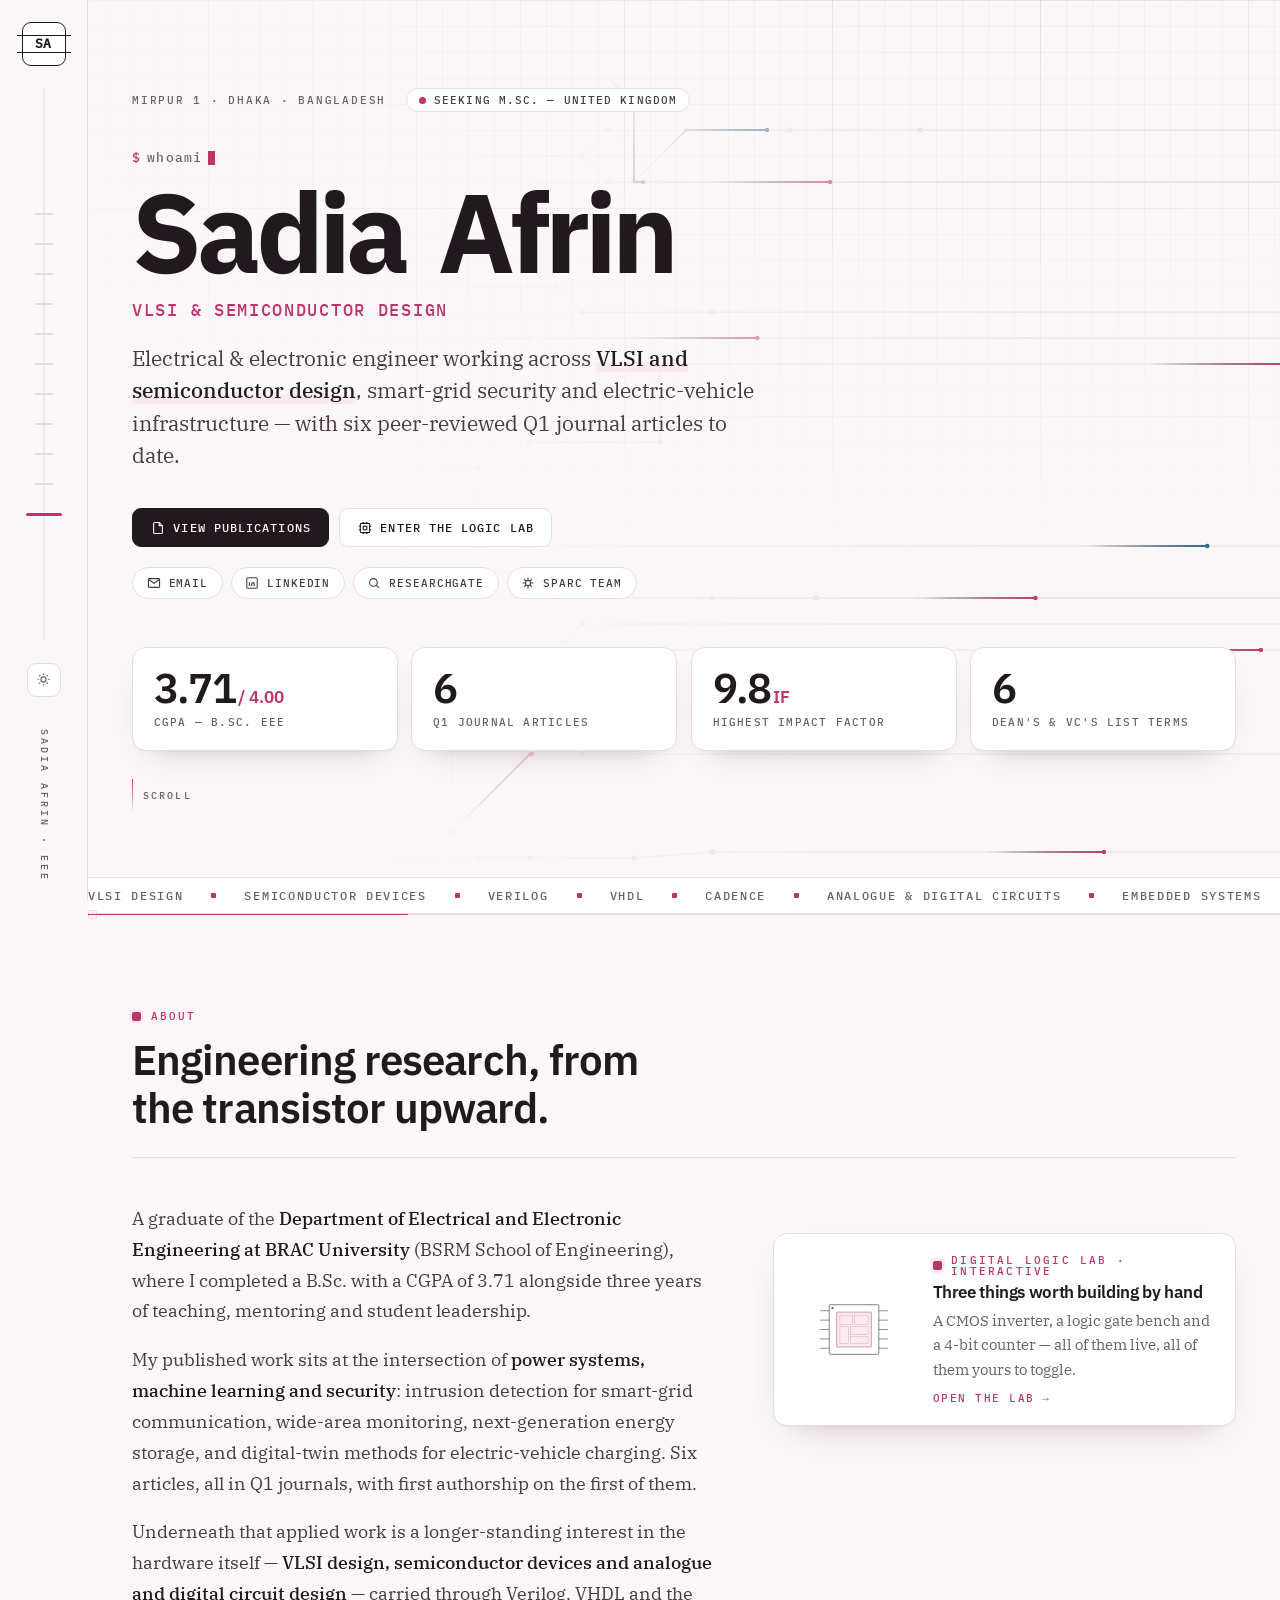
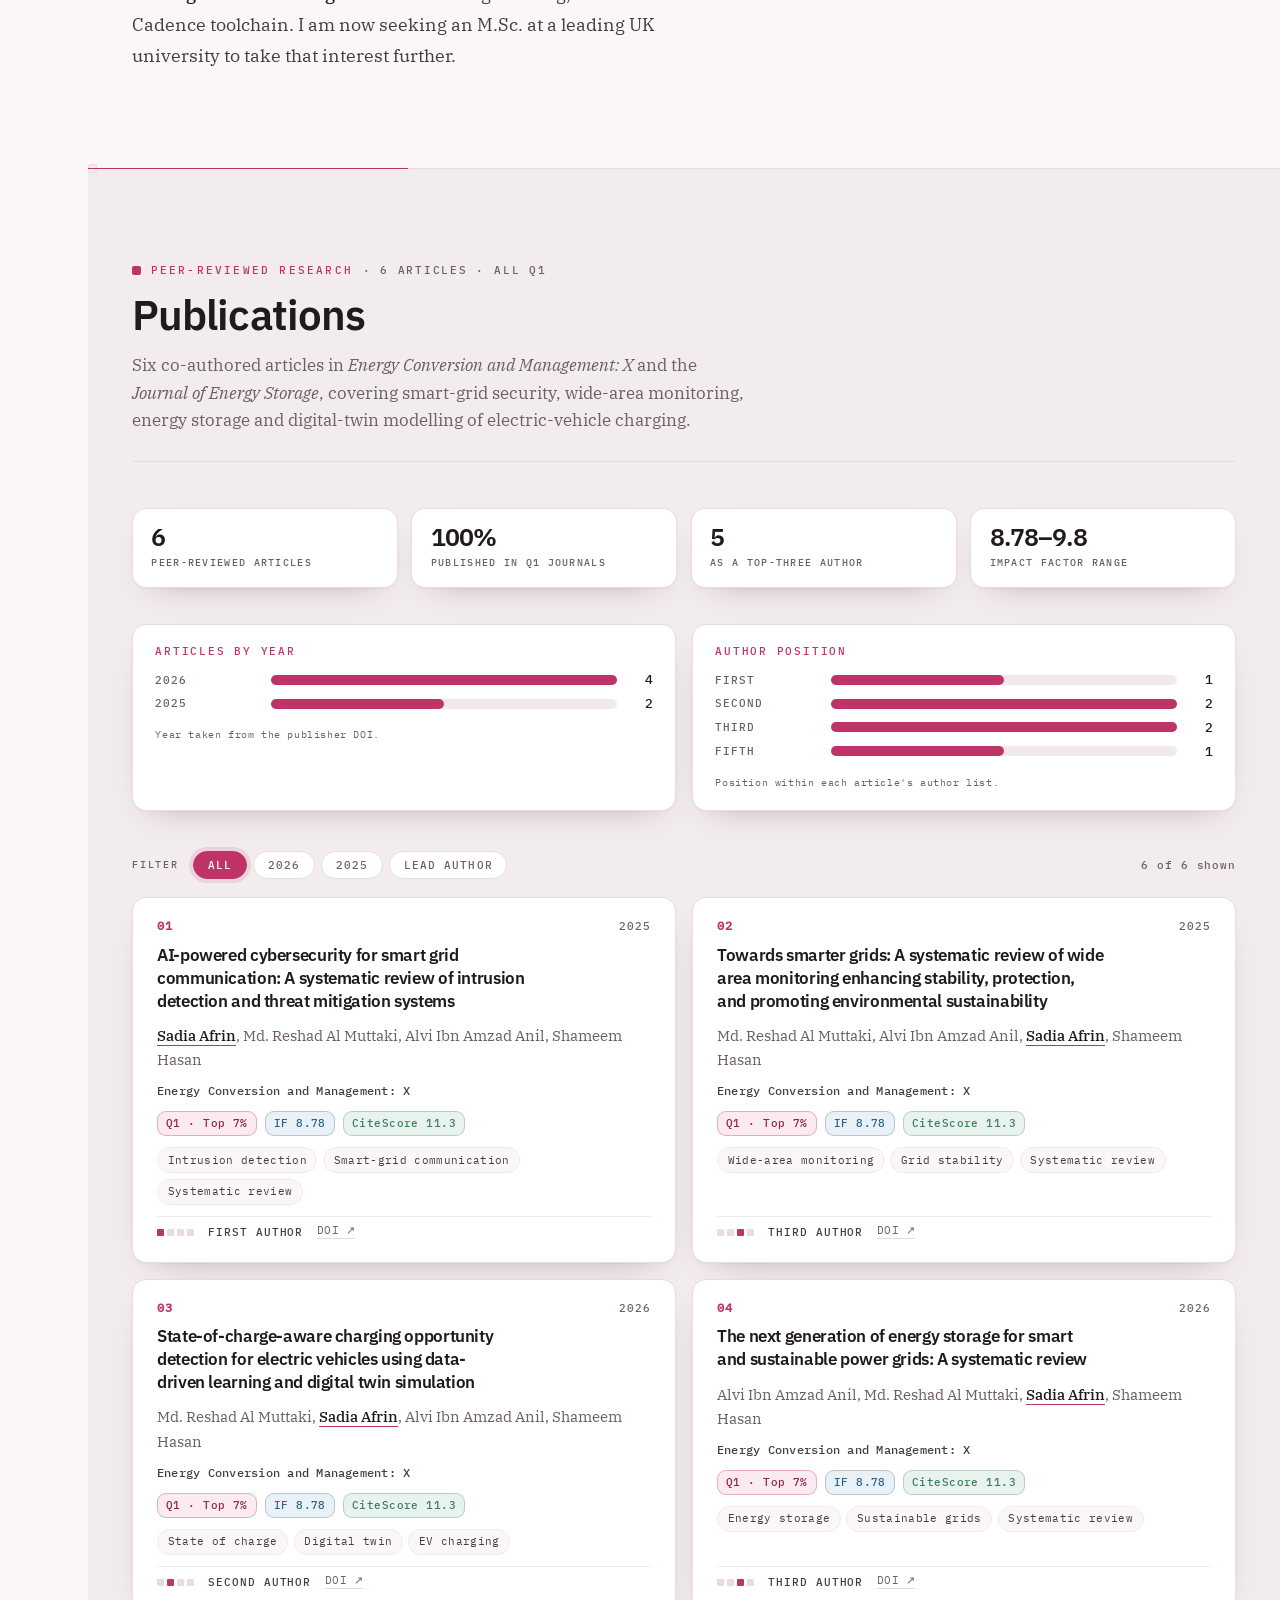
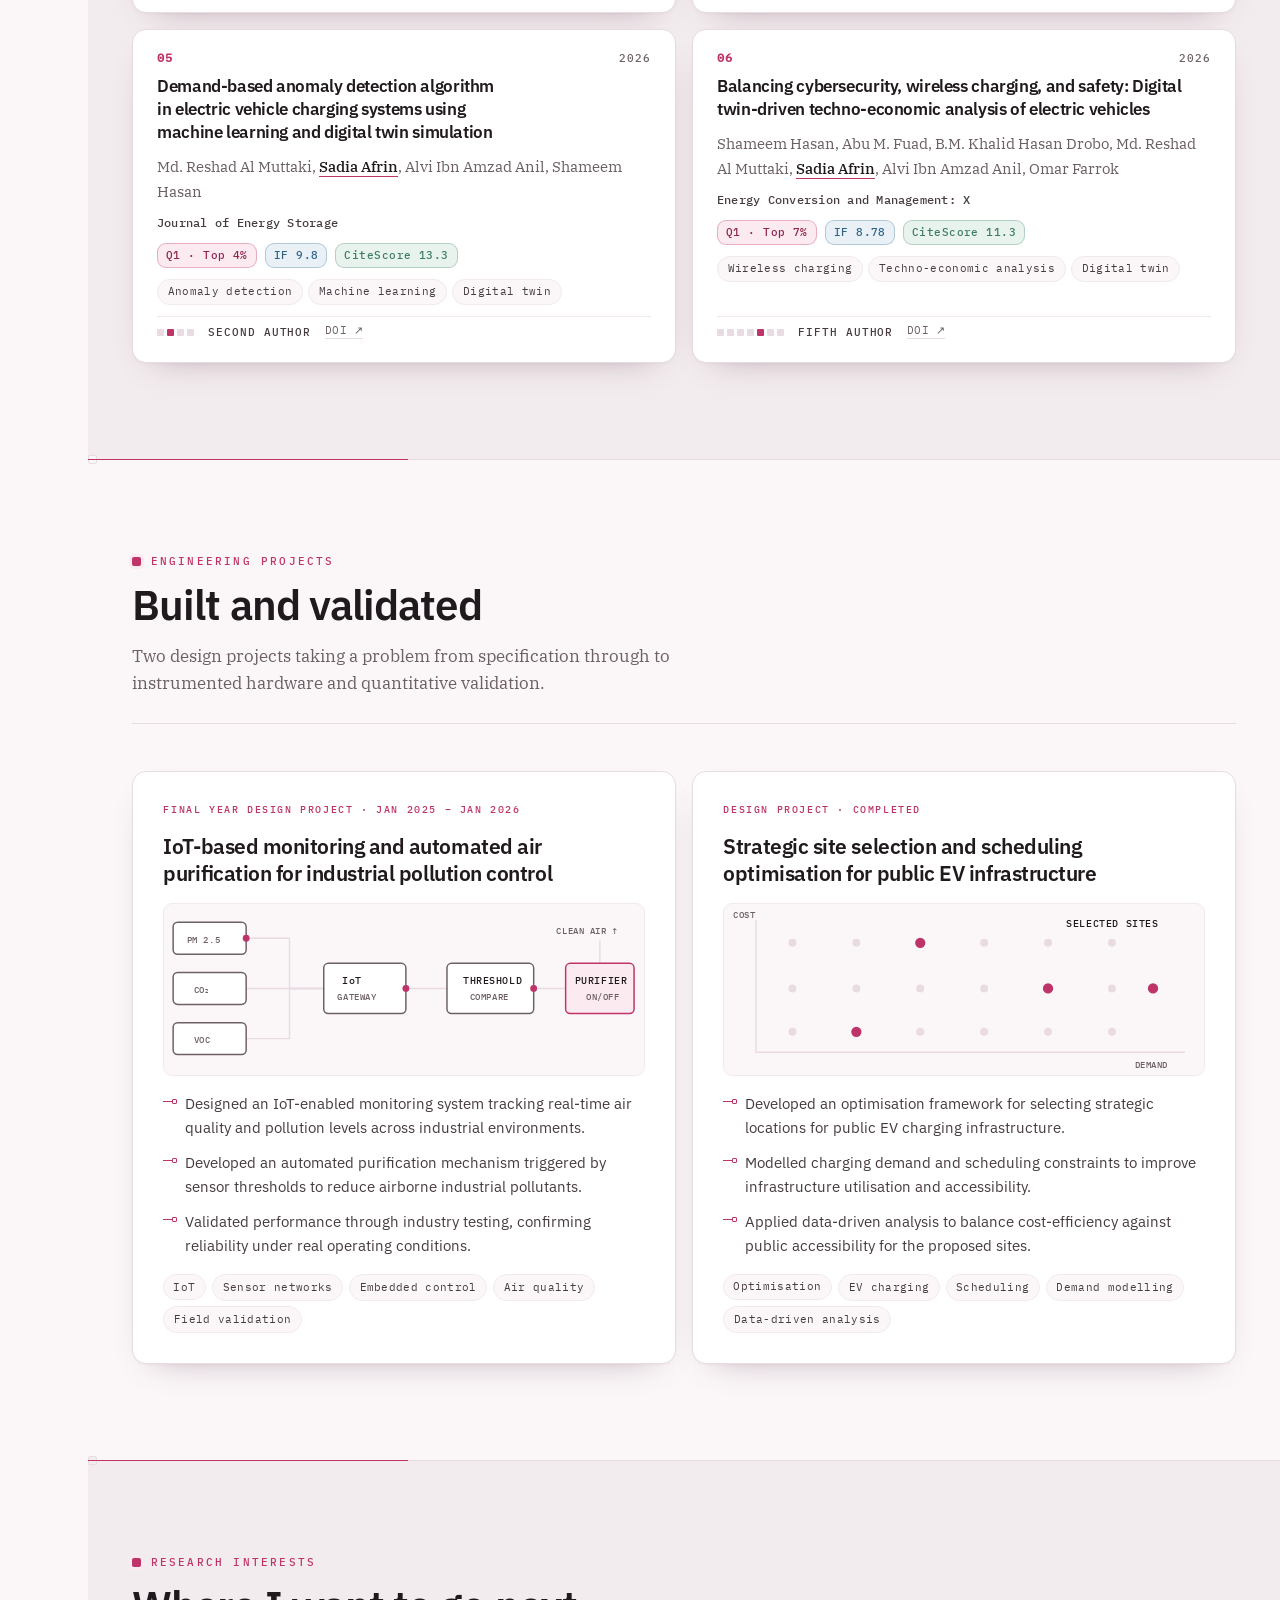
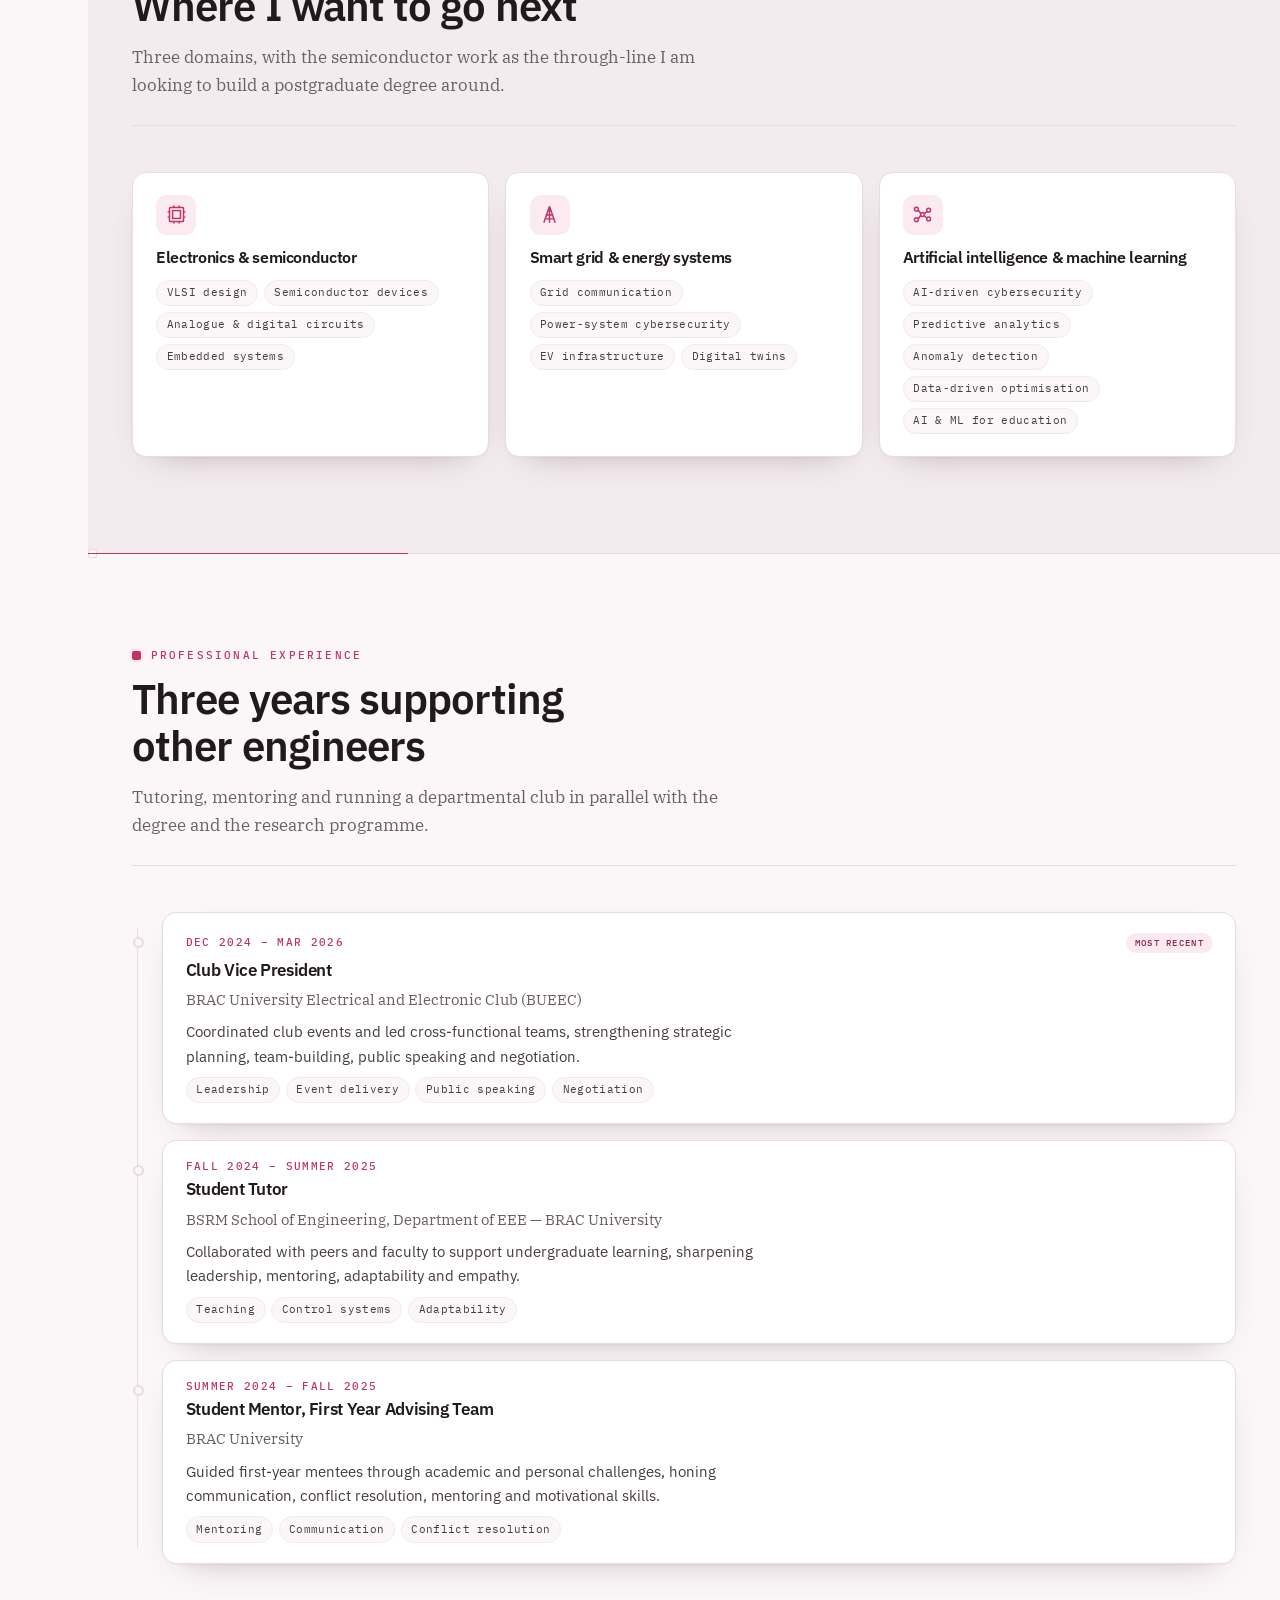
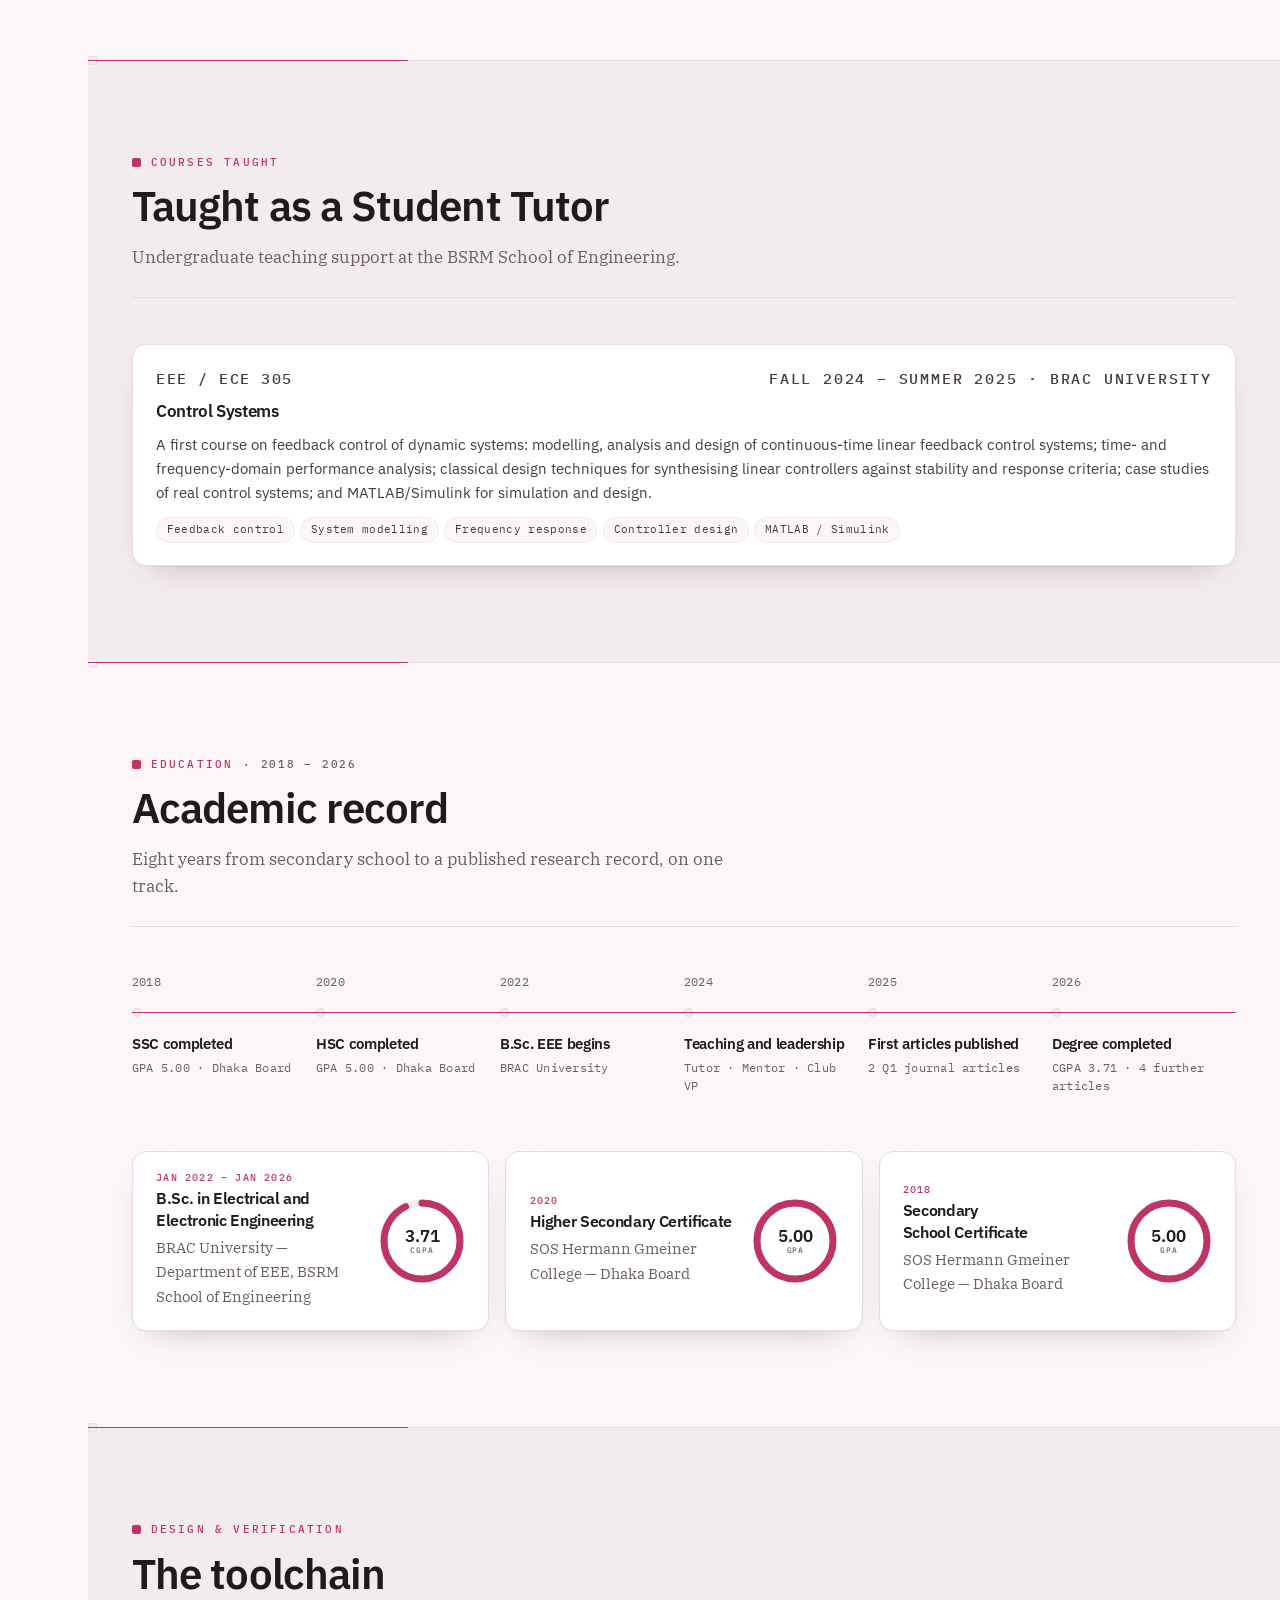
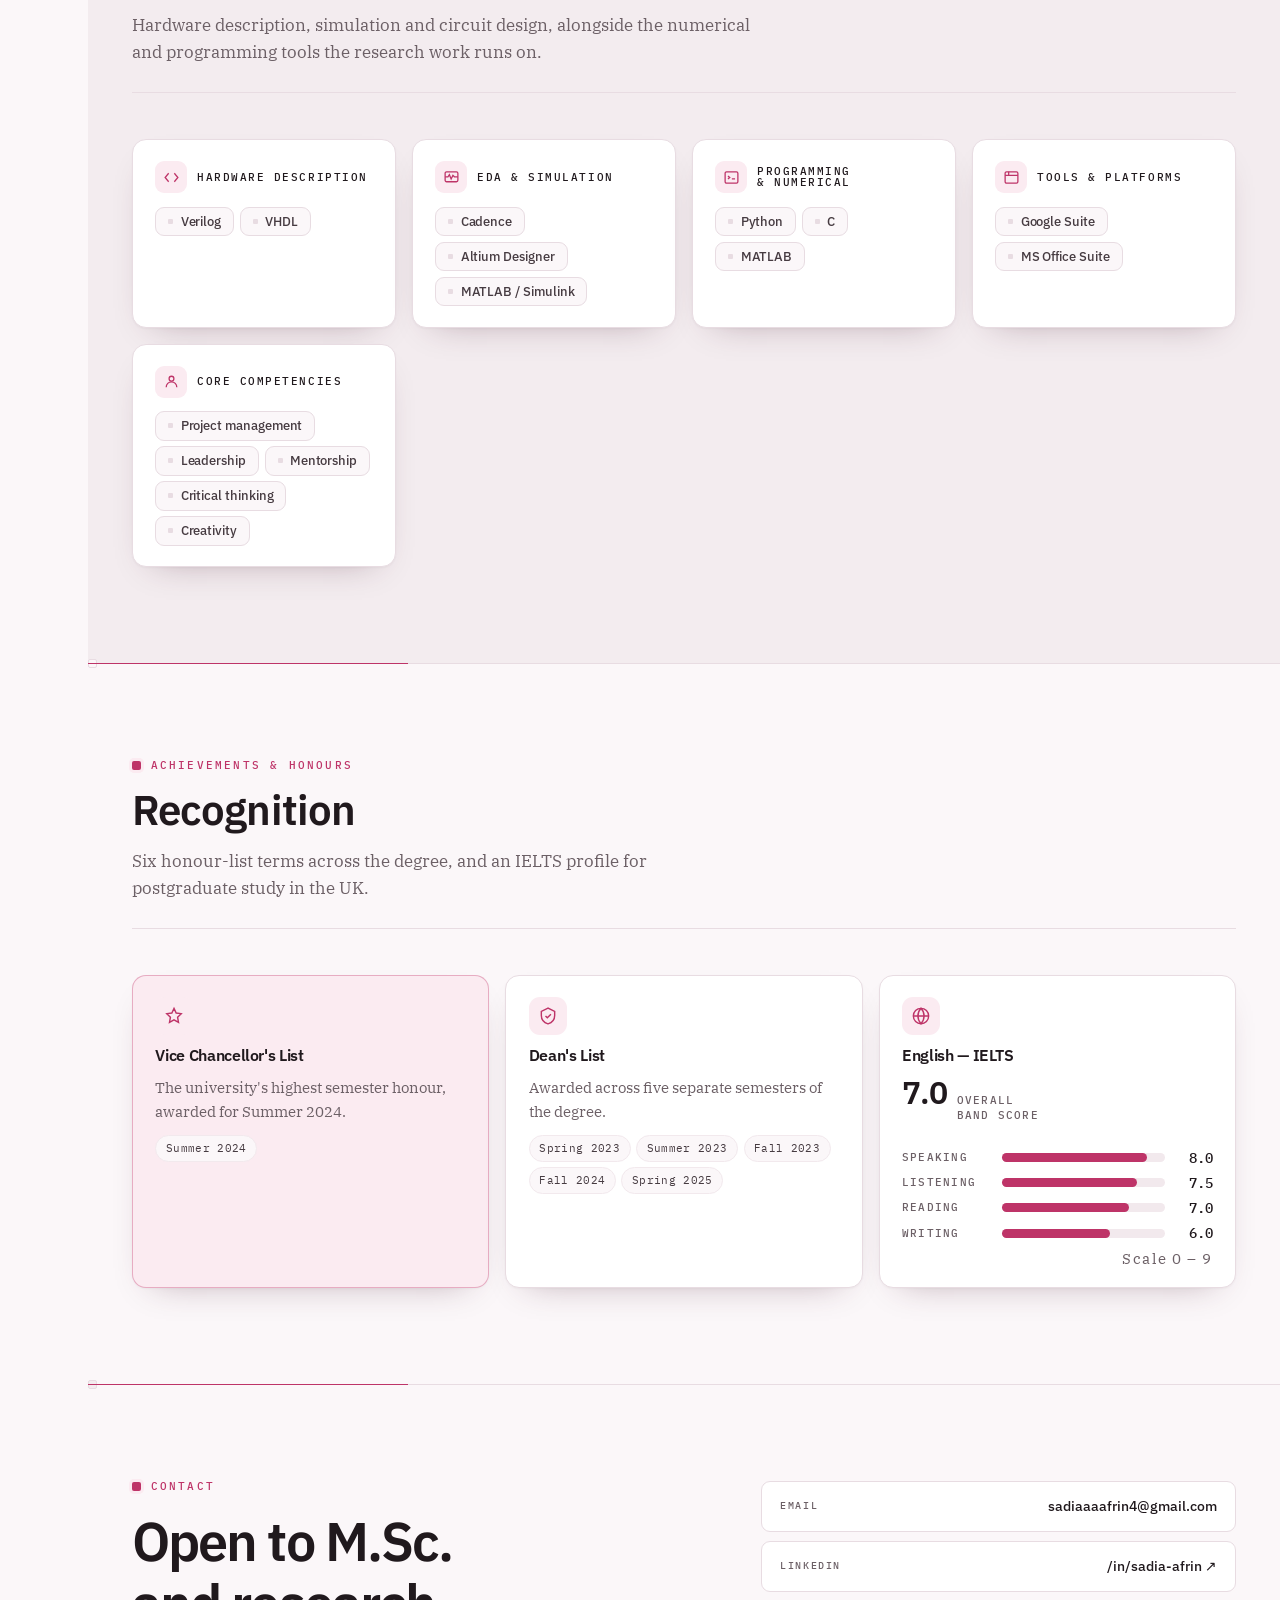
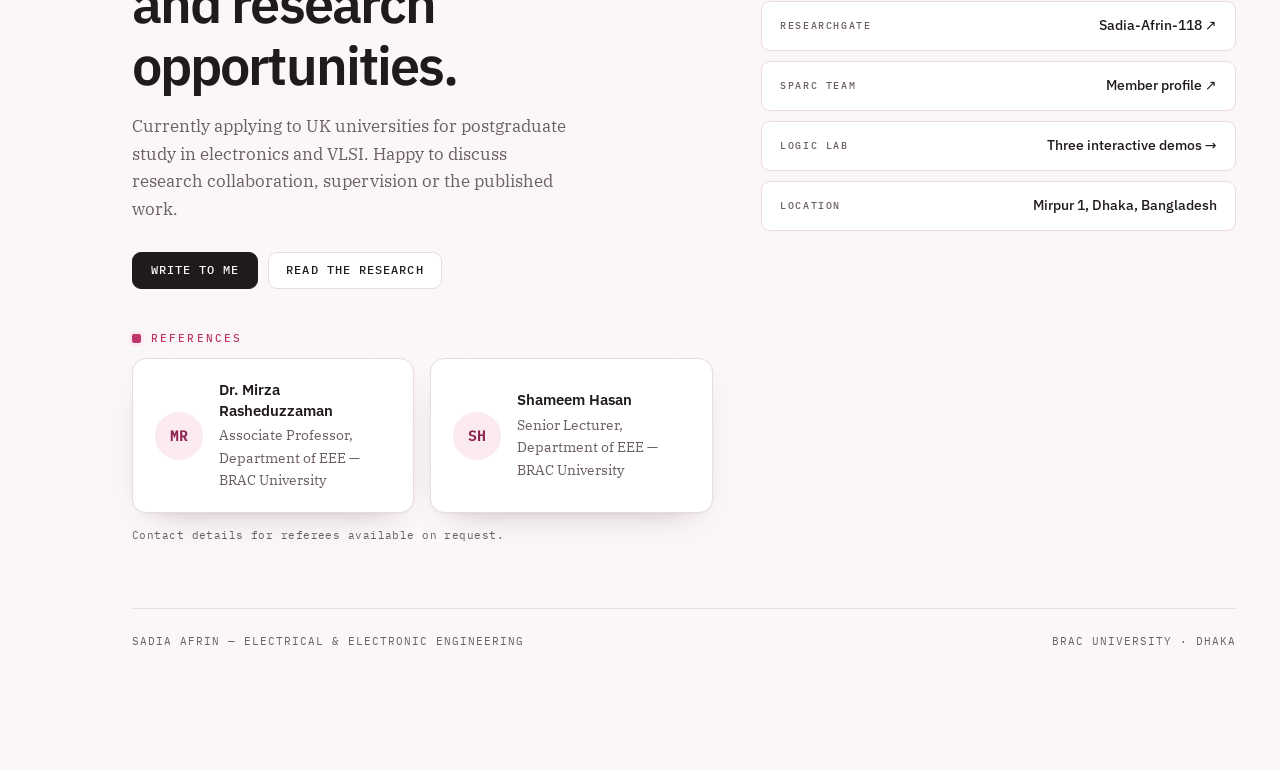
==== commit 7938e973: "Add files via upload" ====
--- a/index.html
+++ b/index.html
@@ -1,5 +1,5 @@
 <!doctype html>
-<html lang="en" class="no-js">
+<html lang="en">
 <head>
 <meta charset="utf-8">
 <meta name="viewport" content="width=device-width, initial-scale=1">
@@ -22,6 +22,20 @@
 <body>
 <script>document.documentElement.className = 'html-js';</script>
 
+<!-- ===================== BOOT ===================== -->
+<div class="boot" aria-hidden="true">
+  <div class="boot-inner">
+    <svg class="boot-die" viewBox="0 0 64 64">
+      <line x1="4" y1="20" x2="14" y2="20"/><line x1="4" y1="32" x2="14" y2="32"/><line x1="4" y1="44" x2="14" y2="44"/>
+      <line x1="50" y1="20" x2="60" y2="20"/><line x1="50" y1="32" x2="60" y2="32"/><line x1="50" y1="44" x2="60" y2="44"/>
+      <rect x="14" y="14" width="36" height="36" rx="3"/>
+      <rect class="core" x="22" y="22" width="20" height="20" rx="2"/>
+    </svg>
+    <div class="boot-bar"><i></i></div>
+    <p class="boot-log">Power-on self test</p>
+  </div>
+</div>
+
 <a class="skip" href="#main">Skip to content</a>
 <div class="substrate" aria-hidden="true"></div>
 <div class="progress" id="progress" aria-hidden="true"></div>
@@ -30,13 +44,16 @@
 <nav class="rail" aria-label="Sections">
   <a class="rail-die" href="#top" aria-label="Back to top">SA</a>
   <div class="rail-bus" id="bus">
-    <a class="pin" href="#profile"><span class="pin-bar"></span><span class="pin-label">Profile</span></a>
-    <a class="pin" href="#research"><span class="pin-bar"></span><span class="pin-label">Research</span></a>
+    <a class="pin" href="#about"><span class="pin-bar"></span><span class="pin-label">About</span></a>
+    <a class="pin" href="#research"><span class="pin-bar"></span><span class="pin-label">Publications</span></a>
     <a class="pin" href="#projects"><span class="pin-bar"></span><span class="pin-label">Projects</span></a>
-    <a class="pin" href="#lab"><span class="pin-bar"></span><span class="pin-label">Logic lab</span></a>
-    <a class="pin" href="#toolchain"><span class="pin-bar"></span><span class="pin-label">Toolchain</span></a>
-    <a class="pin" href="#teaching"><span class="pin-bar"></span><span class="pin-label">Teaching</span></a>
-    <a class="pin" href="#journey"><span class="pin-bar"></span><span class="pin-label">Journey</span></a>
+    <a class="pin" href="#interests"><span class="pin-bar"></span><span class="pin-label">Interests</span></a>
+    <a class="pin" href="#experience"><span class="pin-bar"></span><span class="pin-label">Experience</span></a>
+    <a class="pin" href="#courses"><span class="pin-bar"></span><span class="pin-label">Courses</span></a>
+    <a class="pin" href="#education"><span class="pin-bar"></span><span class="pin-label">Education</span></a>
+    <a class="pin" href="#skills"><span class="pin-bar"></span><span class="pin-label">Skills</span></a>
+    <a class="pin" href="#achievements"><span class="pin-bar"></span><span class="pin-label">Achievements</span></a>
+    <a class="pin" href="lab.html"><span class="pin-bar"></span><span class="pin-label">Logic lab</span></a>
     <a class="pin" href="#contact"><span class="pin-bar"></span><span class="pin-label">Contact</span></a>
   </div>
   <button class="theme-btn" type="button" data-theme-toggle aria-label="Switch to dark theme">
@@ -50,13 +67,16 @@
 <div class="topbar">
   <a class="topbar-name" href="#top">S. Afrin</a>
   <nav class="topbar-links" aria-label="Sections">
-    <a href="#profile">Profile</a>
-    <a href="#research">Research</a>
+    <a href="#about">About</a>
+    <a href="#research">Publications</a>
     <a href="#projects">Projects</a>
-    <a href="#lab">Logic lab</a>
-    <a href="#toolchain">Toolchain</a>
-    <a href="#teaching">Teaching</a>
-    <a href="#journey">Journey</a>
+    <a href="#interests">Interests</a>
+    <a href="#experience">Experience</a>
+    <a href="#courses">Courses</a>
+    <a href="#education">Education</a>
+    <a href="#skills">Skills</a>
+    <a href="#achievements">Achievements</a>
+    <a href="lab.html">Logic lab</a>
     <a href="#contact">Contact</a>
   </nav>
   <button class="theme-btn" type="button" data-theme-toggle aria-label="Switch to dark theme">
@@ -77,49 +97,60 @@
       <p class="status"><span class="led" aria-hidden="true"></span>Seeking M.Sc. — United Kingdom</p>
     </div>
 
+    <p class="term"><b>$</b> whoami<i aria-hidden="true"></i></p>
+
     <h1 class="name" id="name" data-text="Sadia Afrin">Sadia Afrin</h1>
 
+    <p class="hero-role" id="hero-role" data-roles="VLSI &amp; semiconductor design|Smart-grid cybersecurity research|Digital twin &amp; EV systems|Student tutor &amp; mentor">VLSI &amp; semiconductor design</p>
+
     <p class="tagline">Electrical &amp; electronic engineer working across <b>VLSI and semiconductor design</b>, smart-grid security and electric-vehicle infrastructure — with six peer-reviewed Q1 journal articles to date.</p>
 
     <div class="actions">
-      <a class="btn btn-solid" href="mailto:sadiaaaafrin4@gmail.com">
+      <a class="btn btn-solid" href="#research">
+        <svg viewBox="0 0 24 24" fill="none" stroke="currentColor" stroke-width="1.9" aria-hidden="true"><path d="M14 2.5H6.5A2 2 0 0 0 4.5 4.5v15a2 2 0 0 0 2 2h11a2 2 0 0 0 2-2V8Z"/><path d="M14 2.5V8h5.5"/></svg>
+        View publications
+      </a>
+      <a class="btn" href="lab.html">
+        <svg viewBox="0 0 24 24" fill="none" stroke="currentColor" stroke-width="1.9" aria-hidden="true"><rect x="4" y="4" width="16" height="16" rx="2"/><rect x="9" y="9" width="6" height="6"/><path d="M9 1.6v2.4M15 1.6v2.4M9 20v2.4M15 20v2.4M20 9h2.4M20 15h2.4M1.6 9H4M1.6 15H4"/></svg>
+        Enter the logic lab
+      </a>
+    </div>
+
+    <div class="socials">
+      <a class="social" href="mailto:sadiaaaafrin4@gmail.com">
         <svg viewBox="0 0 24 24" fill="none" stroke="currentColor" stroke-width="1.9" aria-hidden="true"><rect x="2.5" y="4.5" width="19" height="15" rx="1.5"/><path d="m3 6 9 6.5L21 6"/></svg>
         Email
       </a>
-      <a class="btn" href="Sadia_CV.pdf" download="Sadia-Afrin-CV.pdf">
-        <svg viewBox="0 0 24 24" fill="none" stroke="currentColor" stroke-width="1.9" aria-hidden="true"><path d="M12 3v12m0 0 4.5-4.5M12 15l-4.5-4.5M3.5 17v2.5A1.5 1.5 0 0 0 5 21h14a1.5 1.5 0 0 0 1.5-1.5V17"/></svg>
-        Curriculum vitae
-      </a>
-      <a class="btn" href="https://www.linkedin.com/in/sadia-afrin-79380a2a4/" target="_blank" rel="noopener noreferrer">
+      <a class="social" href="https://www.linkedin.com/in/sadia-afrin-79380a2a4/" target="_blank" rel="noopener noreferrer">
         <svg viewBox="0 0 24 24" fill="none" stroke="currentColor" stroke-width="1.9" aria-hidden="true"><rect x="3" y="3" width="18" height="18" rx="2"/><path d="M7.5 10.5V17M7.5 7.2v.1M11.5 17v-3.6a2.1 2.1 0 0 1 4.2 0V17"/></svg>
         LinkedIn
       </a>
-      <a class="btn" href="https://www.researchgate.net/profile/Sadia-Afrin-118" target="_blank" rel="noopener noreferrer">
+      <a class="social" href="https://www.researchgate.net/profile/Sadia-Afrin-118" target="_blank" rel="noopener noreferrer">
         <svg viewBox="0 0 24 24" fill="none" stroke="currentColor" stroke-width="1.9" aria-hidden="true"><circle cx="11" cy="11" r="6.5"/><path d="m15.8 15.8 4.7 4.7"/></svg>
         ResearchGate
       </a>
-      <a class="btn" href="https://sparc-team.vercel.app/member.html?member=sadia-afrin" target="_blank" rel="noopener noreferrer">
+      <a class="social" href="https://sparc-team.vercel.app/member.html?member=sadia-afrin" target="_blank" rel="noopener noreferrer">
         <svg viewBox="0 0 24 24" fill="none" stroke="currentColor" stroke-width="1.9" aria-hidden="true"><rect x="8" y="8" width="8" height="8"/><path d="M12 3v5M12 16v5M3 12h5M16 12h5M5.6 5.6 8 8M16 16l2.4 2.4M18.4 5.6 16 8M8 16l-2.4 2.4"/></svg>
         SPARC Team
       </a>
     </div>
 
-    <div class="kpis rv">
-      <div class="kpi">
-        <p class="kpi-n" data-count="3.71" data-dec="2">3.71</p>
-        <p class="kpi-l">CGPA — B.Sc. EEE</p>
-      </div>
-      <div class="kpi">
-        <p class="kpi-n" data-count="6" data-dec="0">6</p>
-        <p class="kpi-l">Q1 journal articles</p>
-      </div>
-      <div class="kpi">
-        <p class="kpi-n" data-count="9.8" data-dec="1">9.8</p>
-        <p class="kpi-l">Highest journal impact factor</p>
-      </div>
-      <div class="kpi">
-        <p class="kpi-n" data-count="6" data-dec="0">6</p>
-        <p class="kpi-l">Dean's &amp; VC's List terms</p>
+    <div class="stats rv">
+      <div class="macro stat">
+        <p class="stat-n"><span data-count="3.71" data-dec="2">3.71</span><em>/ 4.00</em></p>
+        <p class="stat-l">CGPA — B.Sc. EEE</p>
+      </div>
+      <div class="macro stat">
+        <p class="stat-n"><span data-count="6" data-dec="0">6</span></p>
+        <p class="stat-l">Q1 journal articles</p>
+      </div>
+      <div class="macro stat">
+        <p class="stat-n"><span data-count="9.8" data-dec="1">9.8</span><em>IF</em></p>
+        <p class="stat-l">Highest impact factor</p>
+      </div>
+      <div class="macro stat">
+        <p class="stat-n"><span data-count="6" data-dec="0">6</span></p>
+        <p class="stat-l">Dean's &amp; VC's List terms</p>
       </div>
     </div>
 
@@ -145,87 +176,55 @@
   </div>
 </div>
 
-<!-- ============================== PROFILE ============================== -->
-<section class="block" id="profile" aria-labelledby="profile-h">
+<!-- ============================== ABOUT ============================== -->
+<section class="block" id="about" aria-labelledby="about-h">
   <div class="wrap">
     <div class="block-head rv">
-      <p class="eyebrow">Profile</p>
-      <h2 id="profile-h">Engineering research, from the transistor upward.</h2>
-    </div>
-
-    <div class="profile-grid">
+      <p class="eyebrow">About</p>
+      <h2 id="about-h">Engineering research, from the transistor upward.</h2>
+    </div>
+
+    <div class="about-grid">
       <div class="rv">
         <p class="prose">A graduate of the <strong>Department of Electrical and Electronic Engineering at BRAC University</strong> (BSRM School of Engineering), where I completed a B.Sc. with a CGPA of 3.71 alongside three years of teaching, mentoring and student leadership.</p>
         <p class="prose">My published work sits at the intersection of <strong>power systems, machine learning and security</strong>: intrusion detection for smart-grid communication, wide-area monitoring, next-generation energy storage, and digital-twin methods for electric-vehicle charging. Six articles, all in Q1 journals, with first authorship on the first of them.</p>
         <p class="prose">Underneath that applied work is a longer-standing interest in the hardware itself — <strong>VLSI design, semiconductor devices and analogue and digital circuit design</strong> — carried through Verilog, VHDL and the Cadence toolchain. I am now seeking an M.Sc. at a leading UK university to take that interest further.</p>
-
-        <svg class="die-art" viewBox="0 0 340 200" role="img" aria-label="Illustration of a packaged integrated circuit with its die and internal blocks">
-          <g class="leg">
-            <path d="M96 44h-26M96 72h-26M96 100h-26M96 128h-26M96 156h-26"/>
-            <path d="M244 44h26M244 72h26M244 100h26M244 128h26M244 156h26"/>
-          </g>
-          <rect class="pkg" x="96" y="26" width="148" height="148" rx="3"/>
-          <rect class="core" x="118" y="48" width="104" height="104" rx="2"/>
-          <g class="blk">
-            <rect x="128" y="58" width="38" height="26"/>
-            <rect x="172" y="58" width="40" height="26"/>
-            <rect x="128" y="92" width="26" height="50"/>
-            <rect x="160" y="92" width="52" height="22"/>
-            <rect x="160" y="120" width="52" height="22"/>
-          </g>
-          <circle class="ring" cx="170" cy="100" r="26"/>
-          <circle class="spark" cx="170" cy="100" r="5"/>
-          <circle cx="106" cy="36" r="3.5" fill="var(--resist)"/>
-        </svg>
-      </div>
-
-      <div class="focus rv" style="--d:120ms">
-        <div class="focus-item">
-          <h3>
-            <svg viewBox="0 0 24 24" fill="none" stroke="currentColor" stroke-width="1.7" aria-hidden="true"><rect x="7.5" y="7.5" width="9" height="9"/><rect x="4" y="4" width="16" height="16" rx="1"/><path d="M9 1.8v2.2M15 1.8v2.2M9 20v2.2M15 20v2.2M1.8 9H4M1.8 15H4M20 9h2.2M20 15h2.2"/></svg>
-            Electronics &amp; semiconductor
-          </h3>
-          <div class="chips">
-            <span class="chip">VLSI design</span>
-            <span class="chip">Semiconductor devices</span>
-            <span class="chip">Analogue &amp; digital circuits</span>
-            <span class="chip">Embedded systems</span>
-          </div>
-        </div>
-        <div class="focus-item">
-          <h3>
-            <svg viewBox="0 0 24 24" fill="none" stroke="currentColor" stroke-width="1.7" aria-hidden="true"><path d="M12 2.6 5.5 21.4M12 2.6l6.5 18.8M7.6 12.6h8.8M6.3 17h11.4M12 2.6V21.4"/></svg>
-            Smart grid &amp; energy systems
-          </h3>
-          <div class="chips">
-            <span class="chip">Grid communication</span>
-            <span class="chip">Power-system cybersecurity</span>
-            <span class="chip">EV infrastructure</span>
-            <span class="chip">Digital twins</span>
-          </div>
-        </div>
-        <div class="focus-item">
-          <h3>
-            <svg viewBox="0 0 24 24" fill="none" stroke="currentColor" stroke-width="1.7" aria-hidden="true"><circle cx="5" cy="6" r="2.2"/><circle cx="5" cy="18" r="2.2"/><circle cx="12" cy="12" r="2.2"/><circle cx="19" cy="7" r="2.2"/><circle cx="19" cy="17" r="2.2"/><path d="m7 6.8 3 4M7 17.2l3-4m4-1.6 3-3.2m-3 4.8 3 3.2"/></svg>
-            Artificial intelligence &amp; machine learning
-          </h3>
-          <div class="chips">
-            <span class="chip">AI-driven cybersecurity</span>
-            <span class="chip">Predictive analytics</span>
-            <span class="chip">Anomaly detection</span>
-            <span class="chip">Data-driven optimisation</span>
-            <span class="chip">AI &amp; ML for education</span>
-          </div>
-        </div>
-      </div>
-    </div>
-  </div>
-</section>
-
-<div class="wrap"><div class="divider" aria-hidden="true"><i style="left:22%"></i><i class="key" style="left:54%"></i><i style="left:81%"></i></div></div>
-
-<!-- ============================== RESEARCH ============================== -->
-<section class="block" id="research" aria-labelledby="research-h">
+      </div>
+
+      <div class="rv" style="--d:110ms">
+        <a class="macro lab-card" href="lab.html">
+          <svg class="die-art" viewBox="0 0 340 200" role="img" aria-label="Illustration of a packaged integrated circuit with its die and internal blocks">
+            <g class="leg">
+              <path d="M96 44h-26M96 72h-26M96 100h-26M96 128h-26M96 156h-26"/>
+              <path d="M244 44h26M244 72h26M244 100h26M244 128h26M244 156h26"/>
+            </g>
+            <rect class="pkg" x="96" y="26" width="148" height="148" rx="3"/>
+            <rect class="core" x="118" y="48" width="104" height="104" rx="2"/>
+            <g class="blk">
+              <rect x="128" y="58" width="38" height="26"/>
+              <rect x="172" y="58" width="40" height="26"/>
+              <rect x="128" y="92" width="26" height="50"/>
+              <rect x="160" y="92" width="52" height="22"/>
+              <rect x="160" y="120" width="52" height="22"/>
+            </g>
+            <circle class="ring" cx="170" cy="100" r="26"/>
+            <circle class="spark" cx="170" cy="100" r="5"/>
+            <circle cx="106" cy="36" r="3.5" fill="var(--resist)"/>
+          </svg>
+          <div class="lab-card-txt">
+            <p class="eyebrow">Digital logic lab · interactive</p>
+            <h3>Three things worth building by hand</h3>
+            <p class="lab-desc">A CMOS inverter, a logic gate bench and a 4-bit counter — all of them live, all of them yours to toggle.</p>
+            <span class="lab-go">Open the lab <i aria-hidden="true">→</i></span>
+          </div>
+        </a>
+      </div>
+    </div>
+  </div>
+</section>
+
+<!-- ============================== PUBLICATIONS ============================== -->
+<section class="block block-alt" id="research" aria-labelledby="research-h">
   <div class="wrap">
     <div class="block-head rv">
       <p class="eyebrow">Peer-reviewed research <span class="dim">· 6 articles · all Q1</span></p>
@@ -234,10 +233,10 @@
     </div>
 
     <div class="impact rv">
-      <div class="impact-cell"><p class="impact-n" data-count="6" data-dec="0">6</p><p class="impact-l">Peer-reviewed articles</p></div>
-      <div class="impact-cell"><p class="impact-n">100%</p><p class="impact-l">Published in Q1 journals</p></div>
-      <div class="impact-cell"><p class="impact-n" data-count="5" data-dec="0">5</p><p class="impact-l">As a top-three author</p></div>
-      <div class="impact-cell"><p class="impact-n">8.78–9.8</p><p class="impact-l">Impact factor range</p></div>
+      <div class="macro impact-cell"><p class="impact-n"><span data-count="6" data-dec="0">6</span></p><p class="impact-l">Peer-reviewed articles</p></div>
+      <div class="macro impact-cell"><p class="impact-n">100%</p><p class="impact-l">Published in Q1 journals</p></div>
+      <div class="macro impact-cell"><p class="impact-n"><span data-count="5" data-dec="0">5</span></p><p class="impact-l">As a top-three author</p></div>
+      <div class="macro impact-cell"><p class="impact-n">8.78–9.8</p><p class="impact-l">Impact factor range</p></div>
     </div>
 
     <div class="charts">
@@ -295,145 +294,131 @@
       <span class="fcount" id="fcount" aria-live="polite">6 of 6 shown</span>
     </div>
 
-    <div class="pubs" id="pubs">
-
-      <article class="pub rv" data-year="2025" data-rank="1">
-        <p class="pub-year">2025</p>
-        <div class="pub-body">
-          <h3 class="pub-title">AI-powered cybersecurity for smart grid communication: A systematic review of intrusion detection and threat mitigation systems</h3>
-          <p class="authors"><b>Sadia Afrin</b>, Md. Reshad Al Muttaki, Alvi Ibn Amzad Anil, Shameem Hasan</p>
-          <div class="pub-meta">
-            <span class="jrn">Energy Conversion and Management: X</span>
-            <span class="tag tag-q1">Q1 · Top 7%</span>
-            <span class="tag">IF 8.78</span>
-            <span class="tag">CiteScore 11.3</span>
-          </div>
-          <div class="chips">
-            <span class="chip">Intrusion detection</span><span class="chip">Smart-grid communication</span><span class="chip">Systematic review</span>
-          </div>
-          <div class="pub-foot">
-            <span class="posdots" aria-hidden="true"><i class="me"></i><i></i><i></i><i></i></span>
-            <span class="pos-l">First author <span class="vh">— position 1 of 4</span></span>
-            <a class="doi" href="https://doi.org/10.1016/j.ecmx.2025.101416" target="_blank" rel="noopener noreferrer">doi.org/10.1016/j.ecmx.2025.101416 ↗</a>
-          </div>
-        </div>
-      </article>
-
-      <article class="pub rv" data-year="2025" data-rank="3">
-        <p class="pub-year">2025</p>
-        <div class="pub-body">
-          <h3 class="pub-title">Towards smarter grids: A systematic review of wide area monitoring enhancing stability, protection, and promoting environmental sustainability</h3>
-          <p class="authors">Md. Reshad Al Muttaki, Alvi Ibn Amzad Anil, <b>Sadia Afrin</b>, Shameem Hasan</p>
-          <div class="pub-meta">
-            <span class="jrn">Energy Conversion and Management: X</span>
-            <span class="tag tag-q1">Q1 · Top 7%</span>
-            <span class="tag">IF 8.78</span>
-            <span class="tag">CiteScore 11.3</span>
-          </div>
-          <div class="chips">
-            <span class="chip">Wide-area monitoring</span><span class="chip">Grid stability</span><span class="chip">Systematic review</span>
-          </div>
-          <div class="pub-foot">
-            <span class="posdots" aria-hidden="true"><i></i><i></i><i class="me"></i><i></i></span>
-            <span class="pos-l">Third author <span class="vh">— position 3 of 4</span></span>
-            <a class="doi" href="https://doi.org/10.1016/j.ecmx.2025.101424" target="_blank" rel="noopener noreferrer">doi.org/10.1016/j.ecmx.2025.101424 ↗</a>
-          </div>
-        </div>
-      </article>
-
-      <article class="pub rv" data-year="2026" data-rank="2">
-        <p class="pub-year">2026</p>
-        <div class="pub-body">
-          <h3 class="pub-title">State-of-charge-aware charging opportunity detection for electric vehicles using data-driven learning and digital twin simulation</h3>
-          <p class="authors">Md. Reshad Al Muttaki, <b>Sadia Afrin</b>, Alvi Ibn Amzad Anil, Shameem Hasan</p>
-          <div class="pub-meta">
-            <span class="jrn">Energy Conversion and Management: X</span>
-            <span class="tag tag-q1">Q1 · Top 7%</span>
-            <span class="tag">IF 8.78</span>
-            <span class="tag">CiteScore 11.3</span>
-          </div>
-          <div class="chips">
-            <span class="chip">State of charge</span><span class="chip">Digital twin</span><span class="chip">EV charging</span>
-          </div>
-          <div class="pub-foot">
-            <span class="posdots" aria-hidden="true"><i></i><i class="me"></i><i></i><i></i></span>
-            <span class="pos-l">Second author <span class="vh">— position 2 of 4</span></span>
-            <a class="doi" href="https://doi.org/10.1016/j.ecmx.2026.101775" target="_blank" rel="noopener noreferrer">doi.org/10.1016/j.ecmx.2026.101775 ↗</a>
-          </div>
-        </div>
-      </article>
-
-      <article class="pub rv" data-year="2026" data-rank="3">
-        <p class="pub-year">2026</p>
-        <div class="pub-body">
-          <h3 class="pub-title">The next generation of energy storage for smart and sustainable power grids: A systematic review</h3>
-          <p class="authors">Alvi Ibn Amzad Anil, Md. Reshad Al Muttaki, <b>Sadia Afrin</b>, Shameem Hasan</p>
-          <div class="pub-meta">
-            <span class="jrn">Energy Conversion and Management: X</span>
-            <span class="tag tag-q1">Q1 · Top 7%</span>
-            <span class="tag">IF 8.78</span>
-            <span class="tag">CiteScore 11.3</span>
-          </div>
-          <div class="chips">
-            <span class="chip">Energy storage</span><span class="chip">Sustainable grids</span><span class="chip">Systematic review</span>
-          </div>
-          <div class="pub-foot">
-            <span class="posdots" aria-hidden="true"><i></i><i></i><i class="me"></i><i></i></span>
-            <span class="pos-l">Third author <span class="vh">— position 3 of 4</span></span>
-            <a class="doi" href="https://doi.org/10.1016/j.ecmx.2026.101771" target="_blank" rel="noopener noreferrer">doi.org/10.1016/j.ecmx.2026.101771 ↗</a>
-          </div>
-        </div>
-      </article>
-
-      <article class="pub rv" data-year="2026" data-rank="2">
-        <p class="pub-year">2026</p>
-        <div class="pub-body">
-          <h3 class="pub-title">Demand-based anomaly detection algorithm in electric vehicle charging systems using machine learning and digital twin simulation</h3>
-          <p class="authors">Md. Reshad Al Muttaki, <b>Sadia Afrin</b>, Alvi Ibn Amzad Anil, Shameem Hasan</p>
-          <div class="pub-meta">
-            <span class="jrn">Journal of Energy Storage</span>
-            <span class="tag tag-q1">Q1 · Top 4%</span>
-            <span class="tag">IF 9.8</span>
-            <span class="tag">CiteScore 13.3</span>
-          </div>
-          <div class="chips">
-            <span class="chip">Anomaly detection</span><span class="chip">Machine learning</span><span class="chip">Digital twin</span>
-          </div>
-          <div class="pub-foot">
-            <span class="posdots" aria-hidden="true"><i></i><i class="me"></i><i></i><i></i></span>
-            <span class="pos-l">Second author <span class="vh">— position 2 of 4</span></span>
-            <a class="doi" href="https://doi.org/10.1016/j.est.2026.122795" target="_blank" rel="noopener noreferrer">doi.org/10.1016/j.est.2026.122795 ↗</a>
-          </div>
-        </div>
-      </article>
-
-      <article class="pub rv" data-year="2026" data-rank="5">
-        <p class="pub-year">2026</p>
-        <div class="pub-body">
-          <h3 class="pub-title">Balancing cybersecurity, wireless charging, and safety: Digital twin-driven techno-economic analysis of electric vehicles</h3>
-          <p class="authors">Shameem Hasan, Abu M. Fuad, B.M. Khalid Hasan Drobo, Md. Reshad Al Muttaki, <b>Sadia Afrin</b>, Alvi Ibn Amzad Anil, Omar Farrok</p>
-          <div class="pub-meta">
-            <span class="jrn">Energy Conversion and Management: X</span>
-            <span class="tag tag-q1">Q1 · Top 7%</span>
-            <span class="tag">IF 8.78</span>
-            <span class="tag">CiteScore 11.3</span>
-          </div>
-          <div class="chips">
-            <span class="chip">Wireless charging</span><span class="chip">Techno-economic analysis</span><span class="chip">Digital twin</span>
-          </div>
-          <div class="pub-foot">
-            <span class="posdots" aria-hidden="true"><i></i><i></i><i></i><i></i><i class="me"></i><i></i><i></i></span>
-            <span class="pos-l">Fifth author <span class="vh">— position 5 of 7</span></span>
-            <a class="doi" href="https://doi.org/10.1016/j.ecmx.2026.102107" target="_blank" rel="noopener noreferrer">doi.org/10.1016/j.ecmx.2026.102107 ↗</a>
-          </div>
-        </div>
-      </article>
-
-    </div>
-  </div>
-</section>
-
-<div class="wrap"><div class="divider" aria-hidden="true"><i style="left:14%"></i><i style="left:47%"></i><i class="key" style="left:73%"></i></div></div>
+    <div class="pub-grid" id="pubs">
+
+      <article class="macro pub rv" data-year="2025" data-rank="1">
+        <div class="pub-top"><span class="pub-num">01</span><span class="pub-year">2025</span></div>
+        <h3 class="pub-title">AI-powered cybersecurity for smart grid communication: A systematic review of intrusion detection and threat mitigation systems</h3>
+        <p class="authors"><b>Sadia Afrin</b>, Md. Reshad Al Muttaki, Alvi Ibn Amzad Anil, Shameem Hasan</p>
+        <p class="jrn">Energy Conversion and Management: X</p>
+        <div class="pub-meta">
+          <span class="tag tag-q1">Q1 · Top 7%</span>
+          <span class="tag tag-if">IF 8.78</span>
+          <span class="tag tag-cs">CiteScore 11.3</span>
+        </div>
+        <div class="chips">
+          <span class="chip">Intrusion detection</span><span class="chip">Smart-grid communication</span><span class="chip">Systematic review</span>
+        </div>
+        <div class="pub-foot">
+          <span class="posdots" aria-hidden="true"><i class="me"></i><i></i><i></i><i></i></span>
+          <span class="pos-l">First author <span class="vh">— position 1 of 4</span></span>
+          <a class="doi" href="https://doi.org/10.1016/j.ecmx.2025.101416" target="_blank" rel="noopener noreferrer">DOI ↗</a>
+        </div>
+      </article>
+
+      <article class="macro pub rv" data-year="2025" data-rank="3" style="--d:80ms">
+        <div class="pub-top"><span class="pub-num">02</span><span class="pub-year">2025</span></div>
+        <h3 class="pub-title">Towards smarter grids: A systematic review of wide area monitoring enhancing stability, protection, and promoting environmental sustainability</h3>
+        <p class="authors">Md. Reshad Al Muttaki, Alvi Ibn Amzad Anil, <b>Sadia Afrin</b>, Shameem Hasan</p>
+        <p class="jrn">Energy Conversion and Management: X</p>
+        <div class="pub-meta">
+          <span class="tag tag-q1">Q1 · Top 7%</span>
+          <span class="tag tag-if">IF 8.78</span>
+          <span class="tag tag-cs">CiteScore 11.3</span>
+        </div>
+        <div class="chips">
+          <span class="chip">Wide-area monitoring</span><span class="chip">Grid stability</span><span class="chip">Systematic review</span>
+        </div>
+        <div class="pub-foot">
+          <span class="posdots" aria-hidden="true"><i></i><i></i><i class="me"></i><i></i></span>
+          <span class="pos-l">Third author <span class="vh">— position 3 of 4</span></span>
+          <a class="doi" href="https://doi.org/10.1016/j.ecmx.2025.101424" target="_blank" rel="noopener noreferrer">DOI ↗</a>
+        </div>
+      </article>
+
+      <article class="macro pub rv" data-year="2026" data-rank="2">
+        <div class="pub-top"><span class="pub-num">03</span><span class="pub-year">2026</span></div>
+        <h3 class="pub-title">State-of-charge-aware charging opportunity detection for electric vehicles using data-driven learning and digital twin simulation</h3>
+        <p class="authors">Md. Reshad Al Muttaki, <b>Sadia Afrin</b>, Alvi Ibn Amzad Anil, Shameem Hasan</p>
+        <p class="jrn">Energy Conversion and Management: X</p>
+        <div class="pub-meta">
+          <span class="tag tag-q1">Q1 · Top 7%</span>
+          <span class="tag tag-if">IF 8.78</span>
+          <span class="tag tag-cs">CiteScore 11.3</span>
+        </div>
+        <div class="chips">
+          <span class="chip">State of charge</span><span class="chip">Digital twin</span><span class="chip">EV charging</span>
+        </div>
+        <div class="pub-foot">
+          <span class="posdots" aria-hidden="true"><i></i><i class="me"></i><i></i><i></i></span>
+          <span class="pos-l">Second author <span class="vh">— position 2 of 4</span></span>
+          <a class="doi" href="https://doi.org/10.1016/j.ecmx.2026.101775" target="_blank" rel="noopener noreferrer">DOI ↗</a>
+        </div>
+      </article>
+
+      <article class="macro pub rv" data-year="2026" data-rank="3" style="--d:80ms">
+        <div class="pub-top"><span class="pub-num">04</span><span class="pub-year">2026</span></div>
+        <h3 class="pub-title">The next generation of energy storage for smart and sustainable power grids: A systematic review</h3>
+        <p class="authors">Alvi Ibn Amzad Anil, Md. Reshad Al Muttaki, <b>Sadia Afrin</b>, Shameem Hasan</p>
+        <p class="jrn">Energy Conversion and Management: X</p>
+        <div class="pub-meta">
+          <span class="tag tag-q1">Q1 · Top 7%</span>
+          <span class="tag tag-if">IF 8.78</span>
+          <span class="tag tag-cs">CiteScore 11.3</span>
+        </div>
+        <div class="chips">
+          <span class="chip">Energy storage</span><span class="chip">Sustainable grids</span><span class="chip">Systematic review</span>
+        </div>
+        <div class="pub-foot">
+          <span class="posdots" aria-hidden="true"><i></i><i></i><i class="me"></i><i></i></span>
+          <span class="pos-l">Third author <span class="vh">— position 3 of 4</span></span>
+          <a class="doi" href="https://doi.org/10.1016/j.ecmx.2026.101771" target="_blank" rel="noopener noreferrer">DOI ↗</a>
+        </div>
+      </article>
+
+      <article class="macro pub rv" data-year="2026" data-rank="2">
+        <div class="pub-top"><span class="pub-num">05</span><span class="pub-year">2026</span></div>
+        <h3 class="pub-title">Demand-based anomaly detection algorithm in electric vehicle charging systems using machine learning and digital twin simulation</h3>
+        <p class="authors">Md. Reshad Al Muttaki, <b>Sadia Afrin</b>, Alvi Ibn Amzad Anil, Shameem Hasan</p>
+        <p class="jrn">Journal of Energy Storage</p>
+        <div class="pub-meta">
+          <span class="tag tag-q1">Q1 · Top 4%</span>
+          <span class="tag tag-if">IF 9.8</span>
+          <span class="tag tag-cs">CiteScore 13.3</span>
+        </div>
+        <div class="chips">
+          <span class="chip">Anomaly detection</span><span class="chip">Machine learning</span><span class="chip">Digital twin</span>
+        </div>
+        <div class="pub-foot">
+          <span class="posdots" aria-hidden="true"><i></i><i class="me"></i><i></i><i></i></span>
+          <span class="pos-l">Second author <span class="vh">— position 2 of 4</span></span>
+          <a class="doi" href="https://doi.org/10.1016/j.est.2026.122795" target="_blank" rel="noopener noreferrer">DOI ↗</a>
+        </div>
+      </article>
+
+      <article class="macro pub rv" data-year="2026" data-rank="5" style="--d:80ms">
+        <div class="pub-top"><span class="pub-num">06</span><span class="pub-year">2026</span></div>
+        <h3 class="pub-title">Balancing cybersecurity, wireless charging, and safety: Digital twin-driven techno-economic analysis of electric vehicles</h3>
+        <p class="authors">Shameem Hasan, Abu M. Fuad, B.M. Khalid Hasan Drobo, Md. Reshad Al Muttaki, <b>Sadia Afrin</b>, Alvi Ibn Amzad Anil, Omar Farrok</p>
+        <p class="jrn">Energy Conversion and Management: X</p>
+        <div class="pub-meta">
+          <span class="tag tag-q1">Q1 · Top 7%</span>
+          <span class="tag tag-if">IF 8.78</span>
+          <span class="tag tag-cs">CiteScore 11.3</span>
+        </div>
+        <div class="chips">
+          <span class="chip">Wireless charging</span><span class="chip">Techno-economic analysis</span><span class="chip">Digital twin</span>
+        </div>
+        <div class="pub-foot">
+          <span class="posdots" aria-hidden="true"><i></i><i></i><i></i><i></i><i class="me"></i><i></i><i></i></span>
+          <span class="pos-l">Fifth author <span class="vh">— position 5 of 7</span></span>
+          <a class="doi" href="https://doi.org/10.1016/j.ecmx.2026.102107" target="_blank" rel="noopener noreferrer">DOI ↗</a>
+        </div>
+      </article>
+
+    </div>
+  </div>
+</section>
 
 <!-- ============================== PROJECTS ============================== -->
 <section class="block" id="projects" aria-labelledby="projects-h">
@@ -444,7 +429,7 @@
       <p class="block-note">Two design projects taking a problem from specification through to instrumented hardware and quantitative validation.</p>
     </div>
 
-    <div class="projects">
+    <div class="grid-2">
       <article class="macro proj rv" data-tilt>
         <p class="proj-kick">Final year design project · Jan 2025 – Jan 2026</p>
         <h3>IoT-based monitoring and automated air purification for industrial pollution control</h3>
@@ -457,22 +442,22 @@
           <path class="dg-wire" d="M324 74 H352"/>
           <path class="dg-wire" d="M382 52 V32"/>
 
-          <rect class="dg-box" x="8" y="16" width="64" height="28" rx="2"/>
+          <rect class="dg-box" x="8" y="16" width="64" height="28" rx="4"/>
           <text class="dg-t" x="20" y="34">PM 2.5</text>
-          <rect class="dg-box" x="8" y="60" width="64" height="28" rx="2"/>
+          <rect class="dg-box" x="8" y="60" width="64" height="28" rx="4"/>
           <text class="dg-t" x="26" y="78">CO₂</text>
-          <rect class="dg-box" x="8" y="104" width="64" height="28" rx="2"/>
+          <rect class="dg-box" x="8" y="104" width="64" height="28" rx="4"/>
           <text class="dg-t" x="26" y="122">VOC</text>
 
-          <rect class="dg-box" x="140" y="52" width="72" height="44" rx="2"/>
+          <rect class="dg-box" x="140" y="52" width="72" height="44" rx="4"/>
           <text class="dg-t-b" x="156" y="70">IoT</text>
           <text class="dg-t" x="152" y="84">GATEWAY</text>
 
-          <rect class="dg-box" x="248" y="52" width="76" height="44" rx="2"/>
+          <rect class="dg-box" x="248" y="52" width="76" height="44" rx="4"/>
           <text class="dg-t-b" x="262" y="70">THRESHOLD</text>
           <text class="dg-t" x="268" y="84">COMPARE</text>
 
-          <rect class="dg-box-a" x="352" y="52" width="60" height="44" rx="2"/>
+          <rect class="dg-box-a" x="352" y="52" width="60" height="44" rx="4"/>
           <text class="dg-t-b" x="360" y="70">PURIFIER</text>
           <text class="dg-t" x="370" y="84">ON/OFF</text>
           <text class="dg-t" x="344" y="26">CLEAN AIR ↑</text>
@@ -543,383 +528,298 @@
   </div>
 </section>
 
-<div class="wrap"><div class="divider" aria-hidden="true"><i class="key" style="left:31%"></i><i style="left:62%"></i><i style="left:88%"></i></div></div>
-
-<!-- ========================== DIGITAL LOGIC LAB ========================== -->
-<section class="block" id="lab" aria-labelledby="lab-h">
-  <div class="wrap">
-    <div class="lab-intro">
-      <div class="block-head rv" style="margin-bottom:0">
-        <p class="eyebrow">Digital logic lab <span class="dim">· interactive</span></p>
-        <h2 id="lab-h">Three things worth building by hand</h2>
-      </div>
-      <p class="block-note rv" style="--d:80ms">Everything in a modern chip reduces to these: a transistor pair that inverts, a gate that decides, and a register that counts. All three below are live — toggle them.</p>
-    </div>
-
-    <div class="lab">
-
-      <!-- 1 — CMOS inverter -->
-      <div class="macro bench rv">
-        <div class="bench-head">
-          <h3>CMOS inverter</h3>
-          <p class="bench-tag">Transistor level</p>
-        </div>
-        <p class="lead">One PMOS pulls the output high, one NMOS pulls it low, and never both at once — which is why CMOS burns almost no power while it holds a value.</p>
-
-        <svg class="inv-svg" id="inv-svg" viewBox="0 0 300 300" role="img" aria-labelledby="inv-t inv-d">
-          <title id="inv-t">CMOS inverter schematic</title>
-          <desc id="inv-d">A PMOS transistor connected to VDD and an NMOS transistor connected to ground, sharing an input gate A and an output node Y.</desc>
-
-          <path class="w w-hi" d="M60 30 H240"/>
-          <path class="w w-hi" d="M170 30 V74"/>
-          <text class="slab" x="248" y="34">VDD</text>
-
-          <path class="w" d="M150 270 H190"/>
-          <path class="w" d="M156 276 H184"/>
-          <path class="w" d="M162 282 H172"/>
-          <path class="w" d="M170 226 V270"/>
-          <text class="slab" x="196" y="278">GND</text>
-
-          <path id="w-in" class="w" d="M26 150 H60 M60 90 V210 M60 90 H96 M60 210 H110"/>
-          <circle id="n-in" class="node" cx="60" cy="150" r="4"/>
-          <text class="slab-b" x="14" y="140">A</text>
-
-          <g id="pmos">
-            <circle class="bub" cx="102" cy="90" r="6"/>
-            <path class="w" d="M108 90 H110"/>
-            <path class="gate" d="M110 72 V108"/>
-            <path class="dev" d="M122 68 V80 M122 84 V96 M122 100 V112"/>
-            <path class="dev" d="M122 74 H170 M122 106 H170"/>
-            <text class="slab" x="188" y="94">PMOS</text>
-          </g>
-
-          <g id="nmos">
-            <path class="gate" d="M110 192 V228"/>
-            <path class="dev" d="M122 188 V200 M122 204 V216 M122 220 V232"/>
-            <path class="dev" d="M122 194 H170 M122 226 H170"/>
-            <text class="slab" x="188" y="214">NMOS</text>
-          </g>
-
-          <path id="w-out" class="w" d="M170 106 V194 M170 150 H258"/>
-          <circle id="n-out" class="node" cx="170" cy="150" r="4"/>
-          <text class="slab-b" x="264" y="140">Y</text>
-
-          <circle id="pulse" r="4.5" fill="var(--resist)" opacity="0"></circle>
-        </svg>
-
-        <div class="ctl">
-          <button class="btn" type="button" id="inv-toggle">Toggle input</button>
-          <button class="fbtn" type="button" id="inv-auto" aria-pressed="true">Auto</button>
-          <span class="lvl">A <b id="lvl-a">0</b></span>
-          <span class="lvl">Y <b id="lvl-y" class="hi">1</b></span>
-        </div>
-
-        <canvas class="wave" id="wave" aria-hidden="true"></canvas>
-
-        <table class="tt">
-          <caption>Truth table</caption>
-          <thead><tr><th scope="col">Input A</th><th scope="col">Output Y</th><th scope="col">Conducting</th></tr></thead>
-          <tbody>
-            <tr id="tt0"><td>0</td><td>1</td><td>PMOS</td></tr>
-            <tr id="tt1"><td>1</td><td>0</td><td>NMOS</td></tr>
-          </tbody>
-        </table>
-      </div>
-
-      <!-- 2 — gate bench -->
-      <div class="macro bench rv" id="gate-stage" style="--d:100ms">
-        <div class="bench-head">
-          <h3>Logic gate bench</h3>
-          <p class="bench-tag">Gate level</p>
-        </div>
-        <p class="lead">Pick a gate, then toggle its inputs. NAND and NOR are drawn with the inversion bubble because either one alone is functionally complete — you can build any logic from just that gate.</p>
-
-        <div class="gate-pick" role="group" aria-label="Choose a logic gate">
-          <button class="gbtn" type="button" data-gate="AND" aria-pressed="false">AND</button>
-          <button class="gbtn" type="button" data-gate="OR" aria-pressed="false">OR</button>
-          <button class="gbtn" type="button" data-gate="NAND" aria-pressed="true">NAND</button>
-          <button class="gbtn" type="button" data-gate="NOR" aria-pressed="false">NOR</button>
-          <button class="gbtn" type="button" data-gate="XOR" aria-pressed="false">XOR</button>
-          <button class="gbtn" type="button" data-gate="XNOR" aria-pressed="false">XNOR</button>
-        </div>
-
-        <div class="gate-stage">
-          <svg class="gate-svg" viewBox="0 0 220 76" role="img" aria-label="Two-input logic gate symbol with live input and output states">
-            <path class="gwire" id="gw-a" d="M14 25 H34"/>
-            <path class="gwire" id="gw-b" d="M14 51 H34"/>
-            <path class="gbody" id="g-body" d=""/>
-            <path id="g-xor" d="" fill="none" stroke="var(--ink)" stroke-width="1.8"/>
-            <circle class="gbody" id="g-bub" cx="96" cy="38" r="5"/>
-            <path class="gwire" id="gw-y" d=""/>
-            <circle class="gled" id="gl-a" cx="8" cy="25" r="5"/>
-            <circle class="gled" id="gl-b" cx="8" cy="51" r="5"/>
-            <circle class="gled" id="gl-y" cx="202" cy="38" r="5"/>
-            <text class="slab" x="2" y="12">A</text>
-            <text class="slab" x="2" y="70">B</text>
-            <text class="slab" x="196" y="18">Y</text>
-          </svg>
-
-          <div>
-            <div class="toggles">
-              <button class="tgl" type="button" id="tgl-a" aria-pressed="false">A<b id="g-va">0</b></button>
-              <button class="tgl" type="button" id="tgl-b" aria-pressed="false">B<b id="g-vb">0</b></button>
-              <span class="tgl" style="cursor:default">Y<b id="g-vy">1</b></span>
-            </div>
-            <p class="chart-note" id="g-expr" aria-live="polite" style="margin-top:.75rem"></p>
-          </div>
-        </div>
-
-        <table class="tt" id="g-tt">
-          <caption>Truth table</caption>
-          <thead><tr><th scope="col">A</th><th scope="col">B</th><th scope="col">Y</th></tr></thead>
-          <tbody>
-            <tr><td>0</td><td>0</td><td>1</td></tr>
-            <tr><td>0</td><td>1</td><td>1</td></tr>
-            <tr><td>1</td><td>0</td><td>1</td></tr>
-            <tr><td>1</td><td>1</td><td>0</td></tr>
-          </tbody>
-        </table>
-      </div>
-
-      <!-- 3 — counter -->
-      <div class="macro bench bench-wide rv">
-        <div class="bench-head">
-          <h3>4-bit counter and seven-segment decoder</h3>
-          <p class="bench-tag">Register transfer level</p>
-        </div>
-        <p class="lead">Four flip-flops hold a number; a decoder turns those four bits into the seven segments that display it. Sixteen states, then it wraps — the same counting and decoding a Verilog module describes in a dozen lines.</p>
-
-        <div class="count-stage" id="count-stage">
-          <svg class="seg-svg" viewBox="0 0 100 152" role="img" aria-label="Seven-segment display showing the current counter value">
-            <polygon class="seg" id="seg-a" points="24,12 76,12 82,18 76,24 24,24 18,18"/>
-            <polygon class="seg" id="seg-b" points="76,24 82,18 88,24 88,64 82,70 76,64"/>
-            <polygon class="seg" id="seg-c" points="76,82 82,76 88,82 88,122 82,128 76,122"/>
-            <polygon class="seg" id="seg-d" points="24,128 76,128 82,134 76,140 24,140 18,134"/>
-            <polygon class="seg" id="seg-e" points="12,82 18,76 24,82 24,122 18,128 12,122"/>
-            <polygon class="seg" id="seg-f" points="12,24 18,18 24,24 24,64 18,70 12,64"/>
-            <polygon class="seg" id="seg-g" points="24,70 76,70 82,76 76,82 24,82 18,76"/>
-          </svg>
-
-          <div>
-            <div class="bits">
-              <span class="bit"><b>0</b><span>Q3</span></span>
-              <span class="bit"><b>0</b><span>Q2</span></span>
-              <span class="bit"><b>0</b><span>Q1</span></span>
-              <span class="bit"><b>0</b><span>Q0</span></span>
-            </div>
-            <div class="ctl" style="margin-top:1rem">
-              <button class="btn" type="button" id="cnt-play" aria-pressed="true">Pause</button>
-              <button class="fbtn" type="button" id="cnt-step">Step</button>
-              <button class="fbtn" type="button" id="cnt-zero">Reset</button>
-              <span class="lvl">DEC <b id="cnt-dec">0</b></span>
-              <span class="lvl">HEX <b id="cnt-hex">0</b></span>
-            </div>
-          </div>
-        </div>
-      </div>
-
-    </div>
-  </div>
-</section>
-
-<div class="wrap"><div class="divider" aria-hidden="true"><i style="left:19%"></i><i style="left:44%"></i><i class="key" style="left:76%"></i></div></div>
-
-<!-- ============================== TOOLCHAIN ============================== -->
-<section class="block" id="toolchain" aria-labelledby="toolchain-h">
+<!-- ============================== RESEARCH INTERESTS ============================== -->
+<section class="block block-alt" id="interests" aria-labelledby="interests-h">
   <div class="wrap">
     <div class="block-head rv">
-      <p class="eyebrow">Design &amp; verification</p>
-      <h2 id="toolchain-h">The toolchain</h2>
-      <p class="block-note">Hardware description, simulation and circuit design, alongside the numerical and programming tools the research work runs on.</p>
-    </div>
-
-    <div class="stacks rv">
-      <div class="stack">
-        <p class="stack-l">Hardware description</p>
-        <div class="chips"><span class="pad">Verilog</span><span class="pad">VHDL</span></div>
-      </div>
-      <div class="stack">
-        <p class="stack-l">EDA &amp; simulation</p>
-        <div class="chips"><span class="pad">Cadence</span><span class="pad">Altium Designer</span><span class="pad">MATLAB / Simulink</span></div>
-      </div>
-      <div class="stack">
-        <p class="stack-l">Programming &amp; numerical</p>
-        <div class="chips"><span class="pad">Python</span><span class="pad">C</span><span class="pad">MATLAB</span></div>
-      </div>
-      <div class="stack">
-        <p class="stack-l">Tools &amp; platforms</p>
-        <div class="chips"><span class="pad">Google Suite</span><span class="pad">MS Office Suite</span></div>
-      </div>
-      <div class="stack">
-        <p class="stack-l">Core competencies</p>
-        <div class="chips"><span class="pad">Project management</span><span class="pad">Leadership</span><span class="pad">Mentorship</span><span class="pad">Critical thinking</span><span class="pad">Creativity</span></div>
-      </div>
-    </div>
-  </div>
-</section>
-
-<div class="wrap"><div class="divider" aria-hidden="true"><i style="left:26%"></i><i class="key" style="left:58%"></i><i style="left:84%"></i></div></div>
-
-<!-- ============================== TEACHING ============================== -->
-<section class="block" id="teaching" aria-labelledby="teaching-h">
+      <p class="eyebrow">Research interests</p>
+      <h2 id="interests-h">Where I want to go next</h2>
+      <p class="block-note">Three domains, with the semiconductor work as the through-line I am looking to build a postgraduate degree around.</p>
+    </div>
+
+    <div class="grid-auto">
+      <article class="macro focus-card rv">
+        <span class="focus-ico">
+          <svg viewBox="0 0 24 24" fill="none" stroke="currentColor" stroke-width="1.7" aria-hidden="true"><rect x="7.5" y="7.5" width="9" height="9"/><rect x="4" y="4" width="16" height="16" rx="1"/><path d="M9 1.8v2.2M15 1.8v2.2M9 20v2.2M15 20v2.2M1.8 9H4M1.8 15H4M20 9h2.2M20 15h2.2"/></svg>
+        </span>
+        <h3>Electronics &amp; semiconductor</h3>
+        <div class="chips">
+          <span class="chip">VLSI design</span><span class="chip">Semiconductor devices</span><span class="chip">Analogue &amp; digital circuits</span><span class="chip">Embedded systems</span>
+        </div>
+      </article>
+
+      <article class="macro focus-card rv" style="--d:90ms">
+        <span class="focus-ico">
+          <svg viewBox="0 0 24 24" fill="none" stroke="currentColor" stroke-width="1.7" aria-hidden="true"><path d="M12 2.6 5.5 21.4M12 2.6l6.5 18.8M7.6 12.6h8.8M6.3 17h11.4M12 2.6V21.4"/></svg>
+        </span>
+        <h3>Smart grid &amp; energy systems</h3>
+        <div class="chips">
+          <span class="chip">Grid communication</span><span class="chip">Power-system cybersecurity</span><span class="chip">EV infrastructure</span><span class="chip">Digital twins</span>
+        </div>
+      </article>
+
+      <article class="macro focus-card rv" style="--d:180ms">
+        <span class="focus-ico">
+          <svg viewBox="0 0 24 24" fill="none" stroke="currentColor" stroke-width="1.7" aria-hidden="true"><circle cx="5" cy="6" r="2.2"/><circle cx="5" cy="18" r="2.2"/><circle cx="12" cy="12" r="2.2"/><circle cx="19" cy="7" r="2.2"/><circle cx="19" cy="17" r="2.2"/><path d="m7 6.8 3 4M7 17.2l3-4m4-1.6 3-3.2m-3 4.8 3 3.2"/></svg>
+        </span>
+        <h3>Artificial intelligence &amp; machine learning</h3>
+        <div class="chips">
+          <span class="chip">AI-driven cybersecurity</span><span class="chip">Predictive analytics</span><span class="chip">Anomaly detection</span><span class="chip">Data-driven optimisation</span><span class="chip">AI &amp; ML for education</span>
+        </div>
+      </article>
+    </div>
+  </div>
+</section>
+
+<!-- ============================== EXPERIENCE ============================== -->
+<section class="block" id="experience" aria-labelledby="experience-h">
   <div class="wrap">
     <div class="block-head rv">
-      <p class="eyebrow">Teaching &amp; leadership</p>
-      <h2 id="teaching-h">Three years supporting other engineers</h2>
+      <p class="eyebrow">Professional experience</p>
+      <h2 id="experience-h">Three years supporting other engineers</h2>
       <p class="block-note">Tutoring, mentoring and running a departmental club in parallel with the degree and the research programme.</p>
     </div>
 
     <div class="tl">
-      <article class="tl-item rv">
-        <p class="tl-when">Dec 2024 – Mar 2026</p>
+      <article class="macro tl-item rv">
+        <div class="tl-head">
+          <p class="tl-when">Dec 2024 – Mar 2026</p>
+          <span class="tl-now">Most recent</span>
+        </div>
         <h3>Club Vice President</h3>
         <p class="tl-org">BRAC University Electrical and Electronic Club (BUEEC)</p>
         <p class="d">Coordinated club events and led cross-functional teams, strengthening strategic planning, team-building, public speaking and negotiation.</p>
-      </article>
-
-      <article class="tl-item rv">
-        <p class="tl-when">Fall 2024 – Summer 2025</p>
+        <div class="chips"><span class="chip">Leadership</span><span class="chip">Event delivery</span><span class="chip">Public speaking</span><span class="chip">Negotiation</span></div>
+      </article>
+
+      <article class="macro tl-item rv" style="--d:90ms">
+        <div class="tl-head">
+          <p class="tl-when">Fall 2024 – Summer 2025</p>
+        </div>
         <h3>Student Tutor</h3>
         <p class="tl-org">BSRM School of Engineering, Department of EEE — BRAC University</p>
         <p class="d">Collaborated with peers and faculty to support undergraduate learning, sharpening leadership, mentoring, adaptability and empathy.</p>
-
-        <div class="macro course">
-          <p class="course-code">EEE / ECE 305 — Control Systems</p>
-          <p>Supported a first course on feedback control of dynamic systems: modelling, analysis and design of continuous-time linear feedback control systems; time- and frequency-domain performance analysis; classical design techniques for synthesising linear controllers against stability and response criteria; case studies of real control systems; and MATLAB/Simulink for simulation and design.</p>
-          <div class="chips">
-            <span class="chip">Feedback control</span><span class="chip">System modelling</span><span class="chip">Frequency response</span><span class="chip">Controller design</span><span class="chip">MATLAB / Simulink</span>
-          </div>
-        </div>
-      </article>
-
-      <article class="tl-item rv">
-        <p class="tl-when">Summer 2024 – Fall 2025</p>
+        <div class="chips"><span class="chip">Teaching</span><span class="chip">Control systems</span><span class="chip">Adaptability</span></div>
+      </article>
+
+      <article class="macro tl-item rv" style="--d:180ms">
+        <div class="tl-head">
+          <p class="tl-when">Summer 2024 – Fall 2025</p>
+        </div>
         <h3>Student Mentor, First Year Advising Team</h3>
         <p class="tl-org">BRAC University</p>
         <p class="d">Guided first-year mentees through academic and personal challenges, honing communication, conflict resolution, mentoring and motivational skills.</p>
-      </article>
-    </div>
-  </div>
-</section>
-
-<div class="wrap"><div class="divider" aria-hidden="true"><i style="left:12%"></i><i style="left:49%"></i><i class="key" style="left:79%"></i></div></div>
-
-<!-- ============================== JOURNEY ============================== -->
-<section class="block" id="journey" aria-labelledby="journey-h">
+        <div class="chips"><span class="chip">Mentoring</span><span class="chip">Communication</span><span class="chip">Conflict resolution</span></div>
+      </article>
+    </div>
+  </div>
+</section>
+
+<!-- ============================== COURSES ============================== -->
+<section class="block block-alt" id="courses" aria-labelledby="courses-h">
   <div class="wrap">
     <div class="block-head rv">
-      <p class="eyebrow">Journey <span class="dim">· 2018 – 2026</span></p>
-      <h2 id="journey-h">Academic record</h2>
+      <p class="eyebrow">Courses taught</p>
+      <h2 id="courses-h">Taught as a Student Tutor</h2>
+      <p class="block-note">Undergraduate teaching support at the BSRM School of Engineering.</p>
+    </div>
+
+    <article class="macro course rv">
+      <div class="course-top">
+        <p class="course-code">EEE / ECE 305</p>
+        <p class="course-when">Fall 2024 – Summer 2025 · BRAC University</p>
+      </div>
+      <h3>Control Systems</h3>
+      <p>A first course on feedback control of dynamic systems: modelling, analysis and design of continuous-time linear feedback control systems; time- and frequency-domain performance analysis; classical design techniques for synthesising linear controllers against stability and response criteria; case studies of real control systems; and MATLAB/Simulink for simulation and design.</p>
+      <div class="chips">
+        <span class="chip">Feedback control</span><span class="chip">System modelling</span><span class="chip">Frequency response</span><span class="chip">Controller design</span><span class="chip">MATLAB / Simulink</span>
+      </div>
+    </article>
+  </div>
+</section>
+
+<!-- ============================== EDUCATION ============================== -->
+<section class="block" id="education" aria-labelledby="education-h">
+  <div class="wrap">
+    <div class="block-head rv">
+      <p class="eyebrow">Education <span class="dim">· 2018 – 2026</span></p>
+      <h2 id="education-h">Academic record</h2>
       <p class="block-note">Eight years from secondary school to a published research record, on one track.</p>
     </div>
 
     <div class="journey rv">
       <div class="journey-track">
-        <div class="jstep">
-          <p class="jstep-y">2018</p>
-          <h3>SSC completed</h3>
-          <p>GPA 5.00 · Dhaka Board</p>
-        </div>
-        <div class="jstep">
-          <p class="jstep-y">2020</p>
-          <h3>HSC completed</h3>
-          <p>GPA 5.00 · Dhaka Board</p>
-        </div>
-        <div class="jstep">
-          <p class="jstep-y">2022</p>
-          <h3>B.Sc. EEE begins</h3>
-          <p>BRAC University</p>
-        </div>
-        <div class="jstep">
-          <p class="jstep-y">2024</p>
-          <h3>Teaching and leadership</h3>
-          <p>Tutor · Mentor · Club VP</p>
-        </div>
-        <div class="jstep">
-          <p class="jstep-y">2025</p>
-          <h3>First articles published</h3>
-          <p>2 Q1 journal articles</p>
-        </div>
-        <div class="jstep">
-          <p class="jstep-y">2026</p>
-          <h3>Degree completed</h3>
-          <p>CGPA 3.71 · 4 further articles</p>
-        </div>
-      </div>
-    </div>
-
-    <div class="edu-grid">
-      <div class="edu rv">
-        <div class="edu-row">
+        <div class="jstep"><p class="jstep-y">2018</p><h3>SSC completed</h3><p>GPA 5.00 · Dhaka Board</p></div>
+        <div class="jstep"><p class="jstep-y">2020</p><h3>HSC completed</h3><p>GPA 5.00 · Dhaka Board</p></div>
+        <div class="jstep"><p class="jstep-y">2022</p><h3>B.Sc. EEE begins</h3><p>BRAC University</p></div>
+        <div class="jstep"><p class="jstep-y">2024</p><h3>Teaching and leadership</h3><p>Tutor · Mentor · Club VP</p></div>
+        <div class="jstep"><p class="jstep-y">2025</p><h3>First articles published</h3><p>2 Q1 journal articles</p></div>
+        <div class="jstep"><p class="jstep-y">2026</p><h3>Degree completed</h3><p>CGPA 3.71 · 4 further articles</p></div>
+      </div>
+    </div>
+
+    <div class="grid-auto" style="margin-top:clamp(1.75rem,3.5vw,2.5rem)">
+      <article class="macro edu-card rv">
+        <div class="edu-info">
+          <p class="edu-when">Jan 2022 – Jan 2026</p>
           <h3>B.Sc. in Electrical and Electronic Engineering</h3>
-          <p class="edu-when">Jan 2022 – Jan 2026</p>
           <p class="edu-where">BRAC University — Department of EEE, BSRM School of Engineering</p>
-          <p class="edu-score">3.71<small>CGPA</small></p>
-        </div>
-        <div class="edu-row">
+        </div>
+        <div class="gpa" style="--c:238.76;--off:17.31">
+          <svg viewBox="0 0 86 86" aria-hidden="true">
+            <circle class="gpa-track" cx="43" cy="43" r="38"/>
+            <circle class="gpa-fill" cx="43" cy="43" r="38"/>
+          </svg>
+          <span class="gpa-v"><b>3.71</b><span>CGPA</span></span>
+        </div>
+      </article>
+
+      <article class="macro edu-card rv" style="--d:90ms">
+        <div class="edu-info">
+          <p class="edu-when">2020</p>
           <h3>Higher Secondary Certificate</h3>
-          <p class="edu-when">2020</p>
           <p class="edu-where">SOS Hermann Gmeiner College — Dhaka Board</p>
-          <p class="edu-score">5.00<small>GPA</small></p>
-        </div>
-        <div class="edu-row">
+        </div>
+        <div class="gpa" style="--c:238.76;--off:0">
+          <svg viewBox="0 0 86 86" aria-hidden="true">
+            <circle class="gpa-track" cx="43" cy="43" r="38"/>
+            <circle class="gpa-fill" cx="43" cy="43" r="38"/>
+          </svg>
+          <span class="gpa-v"><b>5.00</b><span>GPA</span></span>
+        </div>
+      </article>
+
+      <article class="macro edu-card rv" style="--d:180ms">
+        <div class="edu-info">
+          <p class="edu-when">2018</p>
           <h3>Secondary School Certificate</h3>
-          <p class="edu-when">2018</p>
           <p class="edu-where">SOS Hermann Gmeiner College — Dhaka Board</p>
-          <p class="edu-score">5.00<small>GPA</small></p>
-        </div>
-      </div>
-
-      <div class="side rv" style="--d:110ms">
-        <div>
-          <h3>Honours</h3>
-          <div class="honor-vc">
-            <svg viewBox="0 0 24 24" fill="none" stroke="currentColor" stroke-width="1.7" aria-hidden="true"><path d="M12 2.8 14.6 8.4l6.1.8-4.4 4.3 1.1 6.1L12 16.7 6.6 19.6l1.1-6.1-4.4-4.3 6.1-.8Z"/></svg>
-            <div>
-              <b>Vice Chancellor's List</b>
-              <span>Summer 2024</span>
-            </div>
-          </div>
-          <p class="deans-l">Dean's List — 5 terms</p>
-          <div class="chips">
-            <span class="chip">Spring 2023</span><span class="chip">Summer 2023</span><span class="chip">Fall 2023</span><span class="chip">Fall 2024</span><span class="chip">Spring 2025</span>
-          </div>
-        </div>
-
-        <div>
-          <h3>English — IELTS</h3>
-          <div class="overall"><b>7.0</b><span>Overall<br>band score</span></div>
-          <div class="bands">
-            <div class="band">
-              <span class="band-n">Speaking</span>
-              <span class="band-track"><span class="band-fill" data-pct="88.9"></span></span>
-              <span class="band-v">8.0</span>
-            </div>
-            <div class="band">
-              <span class="band-n">Listening</span>
-              <span class="band-track"><span class="band-fill" data-pct="83.3"></span></span>
-              <span class="band-v">7.5</span>
-            </div>
-            <div class="band">
-              <span class="band-n">Reading</span>
-              <span class="band-track"><span class="band-fill" data-pct="77.8"></span></span>
-              <span class="band-v">7.0</span>
-            </div>
-            <div class="band">
-              <span class="band-n">Writing</span>
-              <span class="band-track"><span class="band-fill" data-pct="66.7"></span></span>
-              <span class="band-v">6.0</span>
-            </div>
-            <p class="band-scale">Scale 0 – 9</p>
-          </div>
-        </div>
-      </div>
+        </div>
+        <div class="gpa" style="--c:238.76;--off:0">
+          <svg viewBox="0 0 86 86" aria-hidden="true">
+            <circle class="gpa-track" cx="43" cy="43" r="38"/>
+            <circle class="gpa-fill" cx="43" cy="43" r="38"/>
+          </svg>
+          <span class="gpa-v"><b>5.00</b><span>GPA</span></span>
+        </div>
+      </article>
+    </div>
+  </div>
+</section>
+
+<!-- ============================== SKILLS ============================== -->
+<section class="block block-alt" id="skills" aria-labelledby="skills-h">
+  <div class="wrap">
+    <div class="block-head rv">
+      <p class="eyebrow">Design &amp; verification</p>
+      <h2 id="skills-h">The toolchain</h2>
+      <p class="block-note">Hardware description, simulation and circuit design, alongside the numerical and programming tools the research work runs on.</p>
+    </div>
+
+    <div class="grid-auto">
+      <article class="macro skill-card rv">
+        <div class="skill-head">
+          <span class="skill-ico"><svg viewBox="0 0 24 24" fill="none" stroke="currentColor" stroke-width="1.8" aria-hidden="true"><path d="m8 6-5 6 5 6M16 6l5 6-5 6"/></svg></span>
+          <h3>Hardware description</h3>
+        </div>
+        <div class="chips"><span class="pad">Verilog</span><span class="pad">VHDL</span></div>
+      </article>
+
+      <article class="macro skill-card rv" style="--d:70ms">
+        <div class="skill-head">
+          <span class="skill-ico"><svg viewBox="0 0 24 24" fill="none" stroke="currentColor" stroke-width="1.8" aria-hidden="true"><rect x="3" y="4" width="18" height="14" rx="2"/><path d="M3 11h4l2-3 2.5 6L14 9l2 2h5"/></svg></span>
+          <h3>EDA &amp; simulation</h3>
+        </div>
+        <div class="chips"><span class="pad">Cadence</span><span class="pad">Altium Designer</span><span class="pad">MATLAB / Simulink</span></div>
+      </article>
+
+      <article class="macro skill-card rv" style="--d:140ms">
+        <div class="skill-head">
+          <span class="skill-ico"><svg viewBox="0 0 24 24" fill="none" stroke="currentColor" stroke-width="1.8" aria-hidden="true"><rect x="3" y="4" width="18" height="16" rx="2"/><path d="m7 10 2.5 2L7 14M12.5 14H17"/></svg></span>
+          <h3>Programming &amp; numerical</h3>
+        </div>
+        <div class="chips"><span class="pad">Python</span><span class="pad">C</span><span class="pad">MATLAB</span></div>
+      </article>
+
+      <article class="macro skill-card rv" style="--d:210ms">
+        <div class="skill-head">
+          <span class="skill-ico"><svg viewBox="0 0 24 24" fill="none" stroke="currentColor" stroke-width="1.8" aria-hidden="true"><rect x="3" y="4" width="18" height="16" rx="2"/><path d="M3 9h18M8 4v5"/></svg></span>
+          <h3>Tools &amp; platforms</h3>
+        </div>
+        <div class="chips"><span class="pad">Google Suite</span><span class="pad">MS Office Suite</span></div>
+      </article>
+
+      <article class="macro skill-card rv" style="--d:280ms">
+        <div class="skill-head">
+          <span class="skill-ico"><svg viewBox="0 0 24 24" fill="none" stroke="currentColor" stroke-width="1.8" aria-hidden="true"><circle cx="12" cy="8" r="3.4"/><path d="M4.5 20a7.5 7.5 0 0 1 15 0"/></svg></span>
+          <h3>Core competencies</h3>
+        </div>
+        <div class="chips"><span class="pad">Project management</span><span class="pad">Leadership</span><span class="pad">Mentorship</span><span class="pad">Critical thinking</span><span class="pad">Creativity</span></div>
+      </article>
+    </div>
+  </div>
+</section>
+
+<!-- ============================== ACHIEVEMENTS ============================== -->
+<section class="block" id="achievements" aria-labelledby="achievements-h">
+  <div class="wrap">
+    <div class="block-head rv">
+      <p class="eyebrow">Achievements &amp; honours</p>
+      <h2 id="achievements-h">Recognition</h2>
+      <p class="block-note">Six honour-list terms across the degree, and an IELTS profile for postgraduate study in the UK.</p>
+    </div>
+
+    <div class="grid-auto">
+      <article class="macro ach ach-hero rv">
+        <span class="ach-ico"><svg viewBox="0 0 24 24" fill="none" stroke="currentColor" stroke-width="1.7" aria-hidden="true"><path d="M12 2.8 14.6 8.4l6.1.8-4.4 4.3 1.1 6.1L12 16.7 6.6 19.6l1.1-6.1-4.4-4.3 6.1-.8Z"/></svg></span>
+        <h3>Vice Chancellor's List</h3>
+        <p>The university's highest semester honour, awarded for Summer 2024.</p>
+        <div class="chips"><span class="chip">Summer 2024</span></div>
+      </article>
+
+      <article class="macro ach rv" style="--d:90ms">
+        <span class="ach-ico"><svg viewBox="0 0 24 24" fill="none" stroke="currentColor" stroke-width="1.7" aria-hidden="true"><path d="M12 2.5 4 6.5v5c0 4.6 3.4 8.6 8 10 4.6-1.4 8-5.4 8-10v-5Z"/><path d="m9 12 2.2 2.2L15.5 10"/></svg></span>
+        <h3>Dean's List</h3>
+        <p>Awarded across five separate semesters of the degree.</p>
+        <div class="chips">
+          <span class="chip">Spring 2023</span><span class="chip">Summer 2023</span><span class="chip">Fall 2023</span><span class="chip">Fall 2024</span><span class="chip">Spring 2025</span>
+        </div>
+      </article>
+
+      <article class="macro ach rv" style="--d:180ms">
+        <span class="ach-ico"><svg viewBox="0 0 24 24" fill="none" stroke="currentColor" stroke-width="1.7" aria-hidden="true"><circle cx="12" cy="12" r="9.2"/><path d="M2.8 12h18.4M12 2.8c2.4 2.6 3.7 5.8 3.7 9.2s-1.3 6.6-3.7 9.2c-2.4-2.6-3.7-5.8-3.7-9.2S9.6 5.4 12 2.8Z"/></svg></span>
+        <h3>English — IELTS</h3>
+        <div class="overall"><b>7.0</b><span>Overall<br>band score</span></div>
+        <div class="bands">
+          <div class="band">
+            <span class="band-n">Speaking</span>
+            <span class="band-track"><span class="band-fill" data-pct="88.9"></span></span>
+            <span class="band-v">8.0</span>
+          </div>
+          <div class="band">
+            <span class="band-n">Listening</span>
+            <span class="band-track"><span class="band-fill" data-pct="83.3"></span></span>
+            <span class="band-v">7.5</span>
+          </div>
+          <div class="band">
+            <span class="band-n">Reading</span>
+            <span class="band-track"><span class="band-fill" data-pct="77.8"></span></span>
+            <span class="band-v">7.0</span>
+          </div>
+          <div class="band">
+            <span class="band-n">Writing</span>
+            <span class="band-track"><span class="band-fill" data-pct="66.7"></span></span>
+            <span class="band-v">6.0</span>
+          </div>
+          <p class="band-scale">Scale 0 – 9</p>
+        </div>
+      </article>
     </div>
   </div>
 </section>
 
 <!-- ============================== CONTACT ============================== -->
-<section class="block contact" id="contact" aria-labelledby="contact-h">
+<section class="block block-alt contact" id="contact" aria-labelledby="contact-h">
   <div class="wrap">
     <div class="contact-grid">
       <div class="rv">
@@ -928,17 +828,33 @@
         <p class="contact-note">Currently applying to UK universities for postgraduate study in electronics and VLSI. Happy to discuss research collaboration, supervision or the published work.</p>
         <div class="actions" style="margin-bottom:0">
           <a class="btn btn-solid" href="mailto:sadiaaaafrin4@gmail.com">Write to me</a>
-          <a class="btn" href="Sadia_CV.pdf" download="Sadia-Afrin-CV.pdf">Download CV</a>
-        </div>
+          <a class="btn" href="https://www.researchgate.net/profile/Sadia-Afrin-118" target="_blank" rel="noopener noreferrer">Read the research</a>
+        </div>
+
+        <h3 class="eyebrow" style="margin-top:clamp(2rem,4vw,2.75rem)">References</h3>
+        <div class="grid-auto" style="margin-top:.9rem">
+          <div class="macro ref">
+            <span class="ref-av" aria-hidden="true">MR</span>
+            <span class="ref-info">
+              <b>Dr. Mirza Rasheduzzaman</b>
+              <span>Associate Professor, Department of EEE — BRAC University</span>
+            </span>
+          </div>
+          <div class="macro ref">
+            <span class="ref-av" aria-hidden="true">SH</span>
+            <span class="ref-info">
+              <b>Shameem Hasan</b>
+              <span>Senior Lecturer, Department of EEE — BRAC University</span>
+            </span>
+          </div>
+        </div>
+        <p class="refs-note">Contact details for referees available on request.</p>
       </div>
 
       <div class="rv" style="--d:110ms">
         <div class="lines">
           <a class="line" href="mailto:sadiaaaafrin4@gmail.com">
             <span class="line-k">Email</span><span class="line-v">sadiaaaafrin4@gmail.com</span>
-          </a>
-          <a class="line" href="tel:+8801975117394">
-            <span class="line-k">Phone</span><span class="line-v">+880 1975 117394</span>
           </a>
           <a class="line" href="https://www.linkedin.com/in/sadia-afrin-79380a2a4/" target="_blank" rel="noopener noreferrer">
             <span class="line-k">LinkedIn</span><span class="line-v">/in/sadia-afrin ↗</span>
@@ -949,23 +865,13 @@
           <a class="line" href="https://sparc-team.vercel.app/member.html?member=sadia-afrin" target="_blank" rel="noopener noreferrer">
             <span class="line-k">SPARC Team</span><span class="line-v">Member profile ↗</span>
           </a>
+          <a class="line" href="lab.html">
+            <span class="line-k">Logic lab</span><span class="line-v">Three interactive demos →</span>
+          </a>
           <span class="line" style="cursor:default">
             <span class="line-k">Location</span><span class="line-v">Mirpur 1, Dhaka, Bangladesh</span>
           </span>
         </div>
-
-        <h3 class="refs-h">References</h3>
-        <div class="refs">
-          <div class="ref">
-            <b>Dr. Mirza Rasheduzzaman</b>
-            <span>Associate Professor, Department of EEE — BRAC University</span>
-          </div>
-          <div class="ref">
-            <b>Shameem Hasan</b>
-            <span>Senior Lecturer, Department of EEE — BRAC University</span>
-          </div>
-        </div>
-        <p class="refs-note">Contact details for referees available on request.</p>
       </div>
     </div>
 
@@ -979,6 +885,10 @@
 </main>
 </div>
 
+<button class="to-top" id="to-top" type="button" aria-label="Back to top">
+  <svg viewBox="0 0 24 24" fill="none" stroke="currentColor" stroke-width="2" aria-hidden="true"><path d="M12 19V5M5 12l7-7 7 7"/></svg>
+</button>
+
 <script src="js/main.js"></script>
 </body>
 </html>
--- a/css/styles.css
+++ b/css/styles.css
@@ -20,22 +20,28 @@
   --resist-deep:#8E2450;    /* accent, dense text */
   --resist-wash:#FBEBF1;    /* accent fill */
   --m1:#2E6389;             /* data only — metal-1 blue */
+  --m1-wash:#E9F1F7;
   --diff:#3D7C61;           /* data only — diffusion green */
+  --diff-wash:#E8F3ED;
 
   --grid-minor:rgba(32,25,29,.045);
   --grid-major:rgba(190,52,104,.075);
   --glow:rgba(190,52,104,.16);
-  --shadow:0 1px 0 rgba(32,25,29,.03), 0 14px 34px -22px rgba(74,32,52,.42);
-  --shadow-lift:0 1px 0 rgba(32,25,29,.04), 0 24px 48px -24px rgba(74,32,52,.46);
+  --ring:rgba(190,52,104,.14);
+  --shadow:0 1px 2px rgba(32,25,29,.03), 0 14px 34px -22px rgba(74,32,52,.42);
+  --shadow-lift:0 1px 2px rgba(32,25,29,.04), 0 24px 48px -24px rgba(74,32,52,.46);
 
   --sans:'Plex Sans', ui-sans-serif, system-ui, -apple-system, 'Segoe UI', Arial, sans-serif;
   --serif:'Plex Serif', ui-serif, Georgia, 'Times New Roman', serif;
   --mono:'Plex Mono', ui-monospace, 'Cascadia Mono', Consolas, 'Courier New', monospace;
 
+  --radius:14px;
+  --radius-sm:9px;
   --rail:0px;
   --gut:clamp(1.25rem, 4vw, 2.75rem);
   --maxw:1200px;
   --pace:clamp(4rem, 7.5vw, 7rem);
+  --ease:cubic-bezier(.22,1,.36,1);
 }
 
 :root[data-theme="dark"]{
@@ -53,13 +59,16 @@
   --resist-deep:#FFA9C5;
   --resist-wash:#2C1B23;
   --m1:#7FB8DF;
+  --m1-wash:#182430;
   --diff:#7DCBA7;
+  --diff-wash:#152A22;
 
   --grid-minor:rgba(245,239,242,.045);
   --grid-major:rgba(244,117,159,.09);
   --glow:rgba(244,117,159,.2);
-  --shadow:0 1px 0 rgba(0,0,0,.35), 0 16px 40px -24px rgba(0,0,0,.85);
-  --shadow-lift:0 1px 0 rgba(0,0,0,.4), 0 28px 56px -26px rgba(0,0,0,.9);
+  --ring:rgba(244,117,159,.18);
+  --shadow:0 1px 2px rgba(0,0,0,.35), 0 16px 40px -24px rgba(0,0,0,.85);
+  --shadow-lift:0 1px 2px rgba(0,0,0,.4), 0 28px 56px -26px rgba(0,0,0,.9);
 }
 
 @media (min-width:1080px){ :root{ --rail:88px; } }
@@ -69,11 +78,7 @@
    ========================================================================== */
 *,*::before,*::after{ box-sizing:border-box; }
 
-html{
-  -webkit-text-size-adjust:100%;
-  scroll-behavior:smooth;
-  scroll-padding-top:5.5rem;
-}
+html{ -webkit-text-size-adjust:100%; scroll-behavior:smooth; scroll-padding-top:5.5rem; }
 @media (min-width:1080px){ html{ scroll-padding-top:2rem; } }
 
 body{
@@ -96,8 +101,7 @@
 figure{ margin:0; }
 
 ::selection{ background:var(--resist); color:#fff; }
-
-:focus-visible{ outline:2px solid var(--resist); outline-offset:3px; border-radius:2px; }
+:focus-visible{ outline:2px solid var(--resist); outline-offset:3px; border-radius:3px; }
 
 .vh{
   position:absolute; width:1px; height:1px; padding:0; margin:-1px;
@@ -105,16 +109,15 @@
 }
 
 .skip{
-  position:fixed; top:.6rem; left:.6rem; z-index:200;
+  position:fixed; top:.6rem; left:.6rem; z-index:400;
   transform:translateY(-200%);
   background:var(--ink); color:var(--wafer);
-  padding:.6rem 1rem; border-radius:3px;
+  padding:.6rem 1rem; border-radius:var(--radius-sm);
   font:500 .8125rem/1 var(--mono); letter-spacing:.06em; text-transform:uppercase;
   text-decoration:none;
 }
 .skip:focus-visible{ transform:translateY(0); }
 
-/* Fine routing grid — the substrate the page sits on */
 .substrate{
   position:fixed; inset:0; z-index:0; pointer-events:none;
   background-image:
@@ -127,13 +130,36 @@
   mask-image:radial-gradient(115% 78% at 78% 0%, #000 0%, rgba(0,0,0,.32) 55%, transparent 88%);
 }
 
-/* Scroll progress — a signal crossing the top of the die */
 .progress{
-  position:fixed; top:0; left:0; height:2px; z-index:120;
-  width:var(--p,0%);
+  position:fixed; top:0; left:0; height:2px; z-index:120; width:var(--p,0%);
   background:linear-gradient(90deg, var(--resist-deep), var(--resist));
-  transition:width .12s linear;
-  pointer-events:none;
+  transition:width .12s linear; pointer-events:none;
+}
+
+/* ==========================================================================
+   BOOT — power-on self test
+   The overlay clears itself with a pure CSS animation, so a JavaScript
+   failure can never leave the page trapped behind it.
+   ========================================================================== */
+.boot{
+  position:fixed; inset:0; z-index:300;
+  display:grid; place-items:center;
+  background:var(--wafer);
+  animation:bootOut .5s ease 1.55s forwards;
+}
+@keyframes bootOut{ to{ opacity:0; visibility:hidden; } }
+.boot-inner{ display:flex; flex-direction:column; align-items:center; gap:1.15rem; width:min(78%,300px); }
+.boot-die{ width:64px; height:64px; }
+.boot-die rect{ fill:none; stroke:var(--trace); stroke-width:2; }
+.boot-die .core{ stroke:var(--resist); stroke-dasharray:132; stroke-dashoffset:132; animation:bootDraw 1.2s var(--ease) forwards; }
+@keyframes bootDraw{ to{ stroke-dashoffset:0; } }
+.boot-die line{ stroke:var(--trace); stroke-width:2; stroke-linecap:round; }
+.boot-bar{ position:relative; width:100%; height:2px; background:var(--trace); overflow:hidden; border-radius:2px; }
+.boot-bar i{ position:absolute; top:0; bottom:0; left:0; width:0; background:var(--resist); animation:bootFill 1.4s var(--ease) forwards; }
+@keyframes bootFill{ to{ width:100%; } }
+.boot-log{
+  font:500 .6875rem/1.7 var(--mono); letter-spacing:.14em; text-transform:uppercase;
+  color:var(--graphite); text-align:center; min-height:1.7em;
 }
 
 /* ==========================================================================
@@ -145,107 +171,79 @@
   border-right:1px solid var(--trace);
   background:color-mix(in srgb, var(--wafer) 88%, transparent);
   -webkit-backdrop-filter:blur(9px); backdrop-filter:blur(9px);
-  flex-direction:column; align-items:center;
-  padding:1.35rem 0 1.15rem;
+  flex-direction:column; align-items:center; padding:1.35rem 0 1.15rem;
 }
 @media (min-width:1080px){ .rail{ display:flex; } }
 
 .rail-die{
-  position:relative;
-  width:44px; height:44px; flex:none;
+  position:relative; width:44px; height:44px; flex:none;
   display:grid; place-items:center;
-  border:1px solid var(--ink);
+  border:1px solid var(--ink); border-radius:var(--radius-sm);
   background:var(--die); color:var(--ink);
-  font:600 .8125rem/1 var(--mono); letter-spacing:.06em;
-  text-decoration:none;
-  transition:background .25s ease, color .25s ease, border-color .25s ease;
-}
-.rail-die::before,.rail-die::after{
-  content:""; position:absolute; left:-6px; right:-6px; height:1px; background:var(--ink);
-}
+  font:600 .8125rem/1 var(--mono); letter-spacing:.06em; text-decoration:none;
+  transition:background .25s ease, color .25s ease, border-color .25s ease, box-shadow .25s ease;
+}
+.rail-die::before,.rail-die::after{ content:""; position:absolute; left:-6px; right:-6px; height:1px; background:var(--ink); }
 .rail-die::before{ top:12px; }
 .rail-die::after{ bottom:12px; }
-.rail-die:hover{ background:var(--resist); border-color:var(--resist); color:#fff; }
+.rail-die:hover{ background:var(--resist); border-color:var(--resist); color:#fff; box-shadow:0 0 0 5px var(--ring); }
 
 .rail-bus{
   position:relative; flex:1;
   display:flex; flex-direction:column; align-items:center; justify-content:center;
   gap:.5rem; width:100%; margin:1.4rem 0;
 }
-.rail-bus::before{
-  content:""; position:absolute; top:0; bottom:0; left:50%; width:1px;
-  transform:translateX(-.5px); background:var(--trace);
-}
+.rail-bus::before{ content:""; position:absolute; top:0; bottom:0; left:50%; width:1px; transform:translateX(-.5px); background:var(--trace); }
 .rail-bus::after{
   content:""; position:absolute; top:0; left:50%; width:1px; height:var(--scan,0%);
   transform:translateX(-.5px);
   background:linear-gradient(180deg, transparent, var(--resist));
-  transition:height .3s cubic-bezier(.22,.8,.3,1);
-}
-
-.pin{
-  position:relative; z-index:1;
-  display:flex; align-items:center; justify-content:center;
-  width:100%; height:24px; text-decoration:none;
-}
-.pin-bar{
-  display:block; width:20px; height:2px; background:var(--trace);
-  transition:width .28s cubic-bezier(.22,.8,.3,1), background .28s ease;
-}
-.pin:hover .pin-bar{ width:34px; background:var(--graphite); }
-.pin[aria-current="true"] .pin-bar{ width:38px; height:3px; background:var(--resist); }
-
+  transition:height .3s var(--ease);
+}
+.pin{ position:relative; z-index:1; display:flex; align-items:center; justify-content:center; width:100%; height:22px; text-decoration:none; }
+.pin-bar{ display:block; width:18px; height:2px; border-radius:2px; background:var(--trace); transition:width .28s var(--ease), background .28s ease; }
+.pin:hover .pin-bar{ width:32px; background:var(--graphite); }
+.pin[aria-current="true"] .pin-bar{ width:36px; height:3px; background:var(--resist); }
 .pin-label{
-  position:absolute; left:calc(100% - 6px); top:50%;
-  transform:translate(-8px,-50%);
+  position:absolute; left:calc(100% - 6px); top:50%; transform:translate(-8px,-50%);
   white-space:nowrap; pointer-events:none; opacity:0;
   background:var(--ink); color:var(--wafer);
-  padding:.3rem .6rem;
+  padding:.3rem .6rem; border-radius:var(--radius-sm);
   font:500 .625rem/1 var(--mono); letter-spacing:.12em; text-transform:uppercase;
   transition:opacity .2s ease, transform .2s ease;
 }
 .pin:hover .pin-label,.pin:focus-visible .pin-label{ opacity:1; transform:translate(0,-50%); }
-
-.rail-mark{
-  writing-mode:vertical-rl;
-  font:500 .625rem/1 var(--mono); letter-spacing:.3em; text-transform:uppercase;
-  color:var(--graphite); margin-top:1rem;
-}
+.rail-mark{ writing-mode:vertical-rl; font:500 .625rem/1 var(--mono); letter-spacing:.3em; text-transform:uppercase; color:var(--graphite); margin-top:1rem; }
 
 .theme-btn{
   flex:none; width:34px; height:34px; margin-bottom:1rem;
   display:grid; place-items:center;
-  border:1px solid var(--trace); background:var(--die); color:var(--graphite);
-  cursor:pointer; padding:0;
-  transition:color .2s ease, border-color .2s ease;
-}
-.theme-btn:hover{ color:var(--resist); border-color:var(--resist); }
+  border:1px solid var(--trace); border-radius:var(--radius-sm);
+  background:var(--die); color:var(--graphite); cursor:pointer; padding:0;
+  transition:color .2s ease, border-color .2s ease, box-shadow .2s ease;
+}
+.theme-btn:hover{ color:var(--resist); border-color:var(--resist); box-shadow:0 0 0 4px var(--ring); }
 .theme-btn svg{ width:15px; height:15px; }
 .theme-btn .i-moon{ display:none; }
 :root[data-theme="dark"] .theme-btn .i-sun{ display:none; }
 :root[data-theme="dark"] .theme-btn .i-moon{ display:block; }
 
 /* ==========================================================================
-   TOP BAR (mobile / tablet)
+   TOP BAR (mobile)
    ========================================================================== */
 .topbar{
   position:sticky; top:0; z-index:60;
-  display:flex; align-items:center; gap:.75rem;
-  padding:.6rem var(--gut);
+  display:flex; align-items:center; gap:.75rem; padding:.6rem var(--gut);
   border-bottom:1px solid var(--trace);
   background:color-mix(in srgb, var(--wafer) 92%, transparent);
   -webkit-backdrop-filter:blur(9px); backdrop-filter:blur(9px);
 }
 @media (min-width:1080px){ .topbar{ display:none; } }
-
-.topbar-name{
-  font:600 .8125rem/1 var(--mono); letter-spacing:.1em; text-transform:uppercase;
-  text-decoration:none; color:var(--ink); flex:none;
-}
+.topbar-name{ font:600 .8125rem/1 var(--mono); letter-spacing:.1em; text-transform:uppercase; text-decoration:none; color:var(--ink); flex:none; }
 .topbar-links{ display:flex; gap:.25rem; overflow-x:auto; flex:1; scrollbar-width:none; -ms-overflow-style:none; }
 .topbar-links::-webkit-scrollbar{ display:none; }
 .topbar-links a{
-  flex:none; padding:.3rem .55rem; text-decoration:none;
+  flex:none; padding:.3rem .55rem; text-decoration:none; border-radius:var(--radius-sm);
   font:500 .625rem/1.6 var(--mono); letter-spacing:.1em; text-transform:uppercase;
   color:var(--graphite); border:1px solid transparent;
 }
@@ -253,64 +251,51 @@
 .topbar .theme-btn{ margin:0; width:30px; height:30px; }
 
 /* ==========================================================================
-   SHELL & BLOCK RHYTHM
+   SHELL & BAND RHYTHM
    ========================================================================== */
 .shell{ position:relative; z-index:1; margin-left:var(--rail); }
 .wrap{ width:min(100% - (var(--gut) * 2), var(--maxw)); margin-inline:auto; }
 
-.block{ padding-block:var(--pace); }
-.block-head{ display:flex; flex-direction:column; gap:.9rem; max-width:64ch; margin-bottom:clamp(2.25rem,4vw,3.25rem); }
-.block-head h2{ font-size:clamp(1.75rem,3.6vw,2.6rem); }
+.block{ position:relative; padding-block:var(--pace); border-top:1px solid var(--trace); background:var(--wafer); }
+.block-alt{ background:var(--wafer-2); }
+.block::before{ content:""; position:absolute; top:-5px; left:0; width:9px; height:9px; border-radius:2px; background:var(--wafer); border:1px solid var(--trace); }
+.block-alt::before{ background:var(--wafer-2); }
+.block::after{ content:""; position:absolute; top:-1px; left:0; width:0; height:1px; background:var(--resist); transition:width 1.1s var(--ease); }
+.block.on::after{ width:min(38%, 320px); }
+
+.block-head{
+  display:flex; flex-direction:column; gap:.9rem;
+  padding-bottom:clamp(1.15rem,2.2vw,1.6rem);
+  margin-bottom:clamp(2rem,3.6vw,2.9rem);
+  border-bottom:1px solid var(--trace);
+}
+.block-head h1,.block-head h2{ font-size:clamp(1.75rem,3.6vw,2.6rem); max-width:24ch; }
 .block-note{ font-family:var(--serif); font-size:1.0625rem; color:var(--graphite); max-width:62ch; }
 
 .eyebrow{
   display:flex; align-items:center; gap:.6rem;
-  font:500 .6875rem/1 var(--mono); letter-spacing:.2em; text-transform:uppercase;
-  color:var(--resist);
-}
-.eyebrow::before{
-  content:""; width:9px; height:9px; flex:none;
-  background:var(--resist); box-shadow:0 0 0 3px var(--resist-wash);
-}
+  font:500 .6875rem/1 var(--mono); letter-spacing:.2em; text-transform:uppercase; color:var(--resist);
+}
+.eyebrow::before{ content:""; width:9px; height:9px; flex:none; border-radius:2px; background:var(--resist); box-shadow:0 0 0 3px var(--resist-wash); }
 .eyebrow .dim{ color:var(--graphite); letter-spacing:.16em; }
 
-/* Section divider — a routed trace that draws itself on entry, with vias */
-.divider{ position:relative; height:26px; }
-.divider::before{
-  content:""; position:absolute; left:0; top:13px; width:100%; height:1px;
-  background:var(--trace); transform:scaleX(0); transform-origin:left;
-  transition:transform 1.25s cubic-bezier(.3,.8,.3,1);
-}
-.divider.on::before{ transform:scaleX(1); }
-.divider i{
-  position:absolute; top:9px; width:9px; height:9px;
-  background:var(--wafer); border:1px solid var(--trace);
-  opacity:0; transition:opacity .45s ease .85s;
-}
-.divider.on i{ opacity:1; }
-.divider i.key{ border-color:var(--resist); background:var(--resist-wash); }
-
-/* Corner fiducials — lithography alignment marks, the panel motif */
-.macro{ position:relative; background:var(--die); border:1px solid var(--trace); box-shadow:var(--shadow); }
-.macro::before,.macro::after{
-  content:""; position:absolute; width:11px; height:11px; pointer-events:none;
-  border:1.5px solid var(--resist); opacity:.55;
-}
-.macro::before{ top:-1px; left:-1px; border-right:0; border-bottom:0; }
-.macro::after{ bottom:-1px; right:-1px; border-left:0; border-top:0; }
+/* the shared panel */
+.macro{
+  position:relative; background:var(--die);
+  border:1px solid var(--trace); border-radius:var(--radius);
+  box-shadow:var(--shadow);
+}
 
 /* ==========================================================================
    HERO
    ========================================================================== */
-.hero{ position:relative; padding-block:clamp(3rem,7vw,6rem) clamp(2.5rem,5vw,4rem); overflow:hidden; }
+.hero{ position:relative; padding-block:clamp(3rem,7vw,5.5rem) clamp(2.5rem,5vw,4rem); overflow:hidden; }
 #routes{
   position:absolute; inset:0; width:100%; height:100%; z-index:0; pointer-events:none; opacity:.5;
   -webkit-mask-image:linear-gradient(100deg, transparent 0%, transparent 30%, #000 78%);
   mask-image:linear-gradient(100deg, transparent 0%, transparent 30%, #000 78%);
 }
 @media (min-width:900px){ #routes{ opacity:.95; } }
-
-/* probe light — follows the pointer like a wafer-prober lamp */
 .hero::after{
   content:""; position:absolute; inset:0; z-index:0; pointer-events:none;
   background:radial-gradient(320px 320px at var(--px,60%) var(--py,35%), var(--glow), transparent 72%);
@@ -319,72 +304,79 @@
 .hero.probe::after{ opacity:1; }
 .hero .wrap{ position:relative; z-index:1; }
 
-.hero-top{ display:flex; flex-wrap:wrap; align-items:center; gap:.75rem 1.25rem; margin-bottom:clamp(1.5rem,3.5vw,2.5rem); }
+.hero-top{ display:flex; flex-wrap:wrap; align-items:center; gap:.75rem 1.25rem; margin-bottom:clamp(1.25rem,3vw,2rem); }
 .locus{ font:500 .6875rem/1 var(--mono); letter-spacing:.16em; text-transform:uppercase; color:var(--graphite); }
 .status{
-  display:inline-flex; align-items:center; gap:.5rem;
-  padding:.35rem .7rem; border:1px solid var(--trace); background:var(--die);
+  display:inline-flex; align-items:center; gap:.5rem; padding:.35rem .75rem;
+  border:1px solid var(--trace); border-radius:999px; background:var(--die);
   font:500 .6875rem/1 var(--mono); letter-spacing:.1em; text-transform:uppercase; color:var(--ink-2);
 }
-.status .led{
-  width:7px; height:7px; flex:none; border-radius:50%;
-  background:var(--resist); box-shadow:0 0 0 0 var(--glow);
-  animation:led 2.4s ease-out infinite;
-}
-@keyframes led{
-  0%{ box-shadow:0 0 0 0 var(--glow); }
-  70%{ box-shadow:0 0 0 9px rgba(0,0,0,0); }
-  100%{ box-shadow:0 0 0 0 rgba(0,0,0,0); }
-}
-
-.name{
-  font-size:clamp(2.9rem,10.6vw,7.2rem);
-  font-weight:700; letter-spacing:-.045em; line-height:.94;
-  margin-bottom:clamp(1.25rem,2.6vw,1.9rem);
-}
+.status .led{ width:7px; height:7px; flex:none; border-radius:50%; background:var(--resist); box-shadow:0 0 0 0 var(--glow); animation:led 2.4s ease-out infinite; }
+@keyframes led{ 0%{ box-shadow:0 0 0 0 var(--glow); } 70%{ box-shadow:0 0 0 9px rgba(0,0,0,0); } 100%{ box-shadow:0 0 0 0 rgba(0,0,0,0); } }
+
+/* terminal greeting */
+.term{ display:inline-flex; align-items:center; gap:.4rem; margin-bottom:.9rem; font:500 .8125rem/1 var(--mono); letter-spacing:.08em; color:var(--graphite); }
+.term b{ color:var(--resist); font-weight:500; }
+.term i{ display:block; width:7px; height:14px; background:var(--resist); animation:caret 1.05s step-end infinite; }
+@keyframes caret{ 0%,100%{ opacity:1; } 50%{ opacity:0; } }
+
+.name{ font-size:clamp(2.9rem,10.4vw,7rem); font-weight:700; letter-spacing:-.045em; line-height:.94; margin-bottom:.85rem; }
 .name .ch{ display:inline-block; will-change:transform,opacity; }
 .name .sp{ display:inline-block; width:.3em; }
 .html-js .name .ch{ opacity:0; transform:translateY(.42em) rotate(1.5deg); }
 .name .ch.lit{ opacity:1; transform:none; transition:opacity .5s ease, transform .62s cubic-bezier(.2,.85,.25,1); }
 
+.hero-role{
+  min-height:1.5em; margin-bottom:1.15rem;
+  font:500 clamp(.875rem,1.7vw,1.0625rem)/1.5 var(--mono);
+  letter-spacing:.1em; text-transform:uppercase; color:var(--resist);
+  transition:opacity .3s ease;
+}
+.hero-role.swap{ opacity:0; }
+
 .tagline{
-  font-family:var(--serif); font-size:clamp(1.0625rem,1.9vw,1.375rem);
-  line-height:1.55; color:var(--ink-2); max-width:47ch;
-  margin-bottom:clamp(1.75rem,3.4vw,2.5rem);
+  font-family:var(--serif); font-size:clamp(1.0625rem,1.9vw,1.3125rem); line-height:1.55;
+  color:var(--ink-2); max-width:48ch; margin-bottom:clamp(1.6rem,3vw,2.25rem);
 }
 .tagline b{ font-weight:500; color:var(--ink); box-shadow:inset 0 -.45em 0 var(--resist-wash); }
 
-.actions{ display:flex; flex-wrap:wrap; gap:.6rem; margin-bottom:clamp(2.25rem,4.5vw,3.25rem); }
+.actions{ display:flex; flex-wrap:wrap; gap:.6rem; margin-bottom:1.25rem; }
 .btn{
-  display:inline-flex; align-items:center; gap:.55rem;
-  padding:.7rem 1.05rem;
-  border:1px solid var(--trace); background:var(--die); color:var(--ink);
-  text-decoration:none; cursor:pointer;
+  display:inline-flex; align-items:center; gap:.55rem; padding:.72rem 1.1rem;
+  border:1px solid var(--trace); border-radius:var(--radius-sm);
+  background:var(--die); color:var(--ink); text-decoration:none; cursor:pointer;
   font:500 .75rem/1 var(--mono); letter-spacing:.09em; text-transform:uppercase;
-  transition:transform .2s cubic-bezier(.2,.8,.3,1), border-color .2s ease, color .2s ease, background .2s ease, box-shadow .2s ease;
-}
-.btn svg{ width:13px; height:13px; flex:none; }
-.btn:hover{ transform:translateY(-2px); border-color:var(--resist); color:var(--resist); box-shadow:var(--shadow); }
+  transition:transform .2s var(--ease), border-color .2s ease, color .2s ease, background .2s ease, box-shadow .2s ease;
+}
+.btn svg{ width:14px; height:14px; flex:none; }
+.btn:hover{ transform:translateY(-2px); border-color:var(--resist); color:var(--resist); box-shadow:0 0 0 4px var(--ring); }
 .btn-solid{ background:var(--ink); border-color:var(--ink); color:var(--wafer); }
 .btn-solid:hover{ background:var(--resist); border-color:var(--resist); color:#fff; }
 
-.kpis{
-  display:grid; gap:1px; grid-template-columns:repeat(2,minmax(0,1fr));
-  background:var(--trace); border:1px solid var(--trace);
-}
-@media (min-width:760px){ .kpis{ grid-template-columns:repeat(4,minmax(0,1fr)); } }
-.kpi{ background:var(--die); padding:1.15rem; display:flex; flex-direction:column; gap:.35rem; transition:background .25s ease; }
-.kpi:hover{ background:var(--resist-wash); }
-.kpi-n{
-  font-size:clamp(2rem,4.4vw,2.9rem); font-weight:600; letter-spacing:-.04em; line-height:1;
-  font-variant-numeric:tabular-nums; color:var(--ink);
-}
-.kpi-l{ font:500 .6875rem/1.45 var(--mono); letter-spacing:.11em; text-transform:uppercase; color:var(--graphite); }
-
-.scroll-cue{
-  display:none; align-items:center; gap:.6rem; margin-top:1.75rem;
-  font:500 .625rem/1 var(--mono); letter-spacing:.22em; text-transform:uppercase; color:var(--graphite);
-}
+.socials{ display:flex; flex-wrap:wrap; gap:.5rem; margin-bottom:clamp(2rem,4vw,3rem); }
+.social{
+  display:inline-flex; align-items:center; gap:.5rem; padding:.5rem .85rem;
+  border:1px solid var(--trace); border-radius:999px; background:var(--die);
+  color:var(--ink-2); text-decoration:none;
+  font:500 .6875rem/1 var(--mono); letter-spacing:.08em; text-transform:uppercase;
+  transition:transform .2s var(--ease), border-color .2s ease, color .2s ease, box-shadow .2s ease;
+}
+.social svg{ width:14px; height:14px; flex:none; }
+.social:hover{ transform:translateY(-2px); border-color:var(--resist); color:var(--resist); box-shadow:0 0 0 4px var(--ring); }
+
+/* stat cards */
+.stats{ display:grid; gap:.85rem; grid-template-columns:repeat(2,minmax(0,1fr)); }
+@media (min-width:820px){ .stats{ grid-template-columns:repeat(4,minmax(0,1fr)); } }
+.stat{
+  padding:1.2rem 1.3rem; display:flex; flex-direction:column; gap:.4rem;
+  transition:transform .25s var(--ease), box-shadow .25s ease, border-color .25s ease;
+}
+.stat:hover{ transform:translateY(-3px); box-shadow:var(--shadow-lift); border-color:color-mix(in srgb, var(--resist) 38%, transparent); }
+.stat-n{ font:600 clamp(1.9rem,4vw,2.6rem)/1 var(--sans); letter-spacing:-.04em; color:var(--ink); font-variant-numeric:tabular-nums; }
+.stat-n em{ font-style:normal; font-size:.4em; color:var(--resist); margin-left:.15em; letter-spacing:0; }
+.stat-l{ font:500 .6875rem/1.45 var(--mono); letter-spacing:.11em; text-transform:uppercase; color:var(--graphite); }
+
+.scroll-cue{ display:none; align-items:center; gap:.6rem; margin-top:1.75rem; font:500 .625rem/1 var(--mono); letter-spacing:.22em; text-transform:uppercase; color:var(--graphite); }
 @media (min-width:760px){ .scroll-cue{ display:flex; } }
 .scroll-cue i{ display:block; width:1px; height:34px; background:linear-gradient(180deg,var(--resist),transparent); animation:drop 2.2s ease-in-out infinite; }
 @keyframes drop{ 0%,100%{ transform:scaleY(.35); transform-origin:top; } 50%{ transform:scaleY(1); transform-origin:top; } }
@@ -398,34 +390,77 @@
 @keyframes bus{ from{ transform:translate3d(0,0,0); } to{ transform:translate3d(-50%,0,0); } }
 .bus-seq{ display:flex; align-items:center; gap:1.75rem; padding-right:1.75rem; }
 .bus-seq span{ font:500 .75rem/1 var(--mono); letter-spacing:.14em; text-transform:uppercase; color:var(--graphite); white-space:nowrap; }
-.bus-seq b{ display:block; width:5px; height:5px; background:var(--resist); flex:none; }
-
-/* ==========================================================================
-   PROFILE
-   ========================================================================== */
-.profile-grid{ display:grid; gap:clamp(2rem,4vw,3.25rem); align-items:start; }
-@media (min-width:940px){ .profile-grid{ grid-template-columns:1.12fr .88fr; } }
+.bus-seq b{ display:block; width:5px; height:5px; border-radius:1px; background:var(--resist); flex:none; }
+
+/* ==========================================================================
+   SHARED SMALL PARTS
+   ========================================================================== */
+.chips{ display:flex; flex-wrap:wrap; gap:.35rem; }
+.chip{
+  display:inline-block; padding:.28rem .6rem; border-radius:999px;
+  border:1px solid var(--trace-2); background:var(--wafer);
+  font:400 .6875rem/1.4 var(--mono); letter-spacing:.03em; color:var(--ink-2);
+  transition:border-color .2s ease, color .2s ease, background .2s ease, transform .2s ease;
+}
+.chip:hover{ border-color:var(--resist); color:var(--resist); background:var(--resist-wash); transform:translateY(-1px); }
+
+.pad{
+  position:relative; display:inline-flex; align-items:center; gap:.45rem;
+  padding:.45rem .75rem; border-radius:var(--radius-sm);
+  border:1px solid var(--trace); background:var(--wafer); color:var(--ink-2);
+  font:500 .8125rem/1 var(--sans); letter-spacing:-.005em;
+  transition:border-color .22s ease, color .22s ease, background .22s ease, transform .22s var(--ease), box-shadow .22s ease;
+}
+.pad::before{ content:""; width:5px; height:5px; border-radius:1px; flex:none; background:var(--trace); transition:background .22s ease; }
+.pad:hover{ border-color:var(--resist); color:var(--resist-deep); background:var(--resist-wash); transform:translateY(-2px); box-shadow:0 0 0 4px var(--ring); }
+.pad:hover::before{ background:var(--resist); }
+
+.tag{
+  padding:.22rem .5rem; border-radius:var(--radius-sm);
+  border:1px solid var(--trace-2); background:var(--wafer);
+  font:500 .6875rem/1.4 var(--mono); letter-spacing:.04em; color:var(--graphite);
+  font-variant-numeric:tabular-nums;
+}
+.tag-q1{ border-color:color-mix(in srgb, var(--resist) 34%, transparent); color:var(--resist-deep); background:var(--resist-wash); }
+.tag-if{ border-color:color-mix(in srgb, var(--m1) 30%, transparent); color:var(--m1); background:var(--m1-wash); }
+.tag-cs{ border-color:color-mix(in srgb, var(--diff) 30%, transparent); color:var(--diff); background:var(--diff-wash); }
+
+.bullets{ display:flex; flex-direction:column; gap:.65rem; }
+.bullets li{ position:relative; padding-left:1.35rem; font-size:.9375rem; line-height:1.62; color:var(--ink-2); }
+.bullets li::before{ content:""; position:absolute; left:0; top:.6em; width:9px; height:1px; background:var(--resist); }
+.bullets li::after{ content:""; position:absolute; left:9px; top:calc(.6em - 2px); width:5px; height:5px; border-radius:1px; border:1px solid var(--resist); }
 
 .prose{ font-family:var(--serif); font-size:1.125rem; line-height:1.72; color:var(--ink-2); max-width:64ch; }
 .prose + .prose{ margin-top:1.1rem; }
 .prose strong{ font-weight:500; color:var(--ink); }
 
-.focus{ display:flex; flex-direction:column; gap:1px; background:var(--trace); border:1px solid var(--trace); }
-.focus-item{ background:var(--die); padding:1.15rem 1.25rem; display:flex; flex-direction:column; gap:.7rem; transition:background .25s ease; }
-.focus-item:hover{ background:var(--wafer); }
-.focus-item h3{ display:flex; align-items:center; gap:.6rem; font-size:.9375rem; letter-spacing:-.01em; }
-.focus-item h3 svg{ width:19px; height:19px; flex:none; color:var(--resist); }
-
-.chips{ display:flex; flex-wrap:wrap; gap:.35rem; }
-.chip{
-  display:inline-block; padding:.28rem .55rem;
-  border:1px solid var(--trace-2); background:var(--wafer);
-  font:400 .6875rem/1.4 var(--mono); letter-spacing:.03em; color:var(--ink-2);
-  transition:border-color .2s ease, color .2s ease, background .2s ease, transform .2s ease;
-}
-.chip:hover{ border-color:var(--resist); color:var(--resist); background:var(--resist-wash); transform:translateY(-1px); }
-
-/* animated die illustration */
+.grid-2{ display:grid; gap:1rem; }
+@media (min-width:900px){ .grid-2{ grid-template-columns:repeat(2,minmax(0,1fr)); } }
+.grid-auto{ display:grid; gap:1rem; grid-template-columns:repeat(auto-fit,minmax(248px,1fr)); }
+
+/* ==========================================================================
+   ABOUT
+   ========================================================================== */
+.about-grid{ display:grid; gap:clamp(2rem,4vw,3.25rem); align-items:start; }
+@media (min-width:940px){ .about-grid{ grid-template-columns:1.12fr .88fr; } }
+
+.lab-card{
+  display:grid; grid-template-columns:114px 1fr; gap:1.35rem; align-items:center;
+  margin-top:1.85rem; padding:1.3rem 1.45rem; text-decoration:none; color:inherit;
+  transition:transform .25s var(--ease), box-shadow .25s ease, border-color .25s ease;
+}
+.lab-card:hover{ transform:translateY(-3px); box-shadow:var(--shadow-lift); border-color:color-mix(in srgb, var(--resist) 42%, transparent); }
+.lab-card .die-art{ width:114px; max-width:none; margin:0; }
+.lab-card-txt{ display:flex; flex-direction:column; gap:.4rem; min-width:0; }
+.lab-card-txt h3{ font-size:1.0625rem; }
+/* targeted by class, not `.lab-card-txt p` — that would outrank .eyebrow and
+   overwrite its mono font with the serif stack */
+.lab-desc{ font-family:var(--serif); font-size:.9375rem; color:var(--graphite); }
+.lab-go{ display:inline-flex; align-items:center; gap:.45rem; margin-top:.3rem; font:500 .6875rem/1 var(--mono); letter-spacing:.14em; text-transform:uppercase; color:var(--resist); }
+.lab-go i{ font-style:normal; transition:transform .25s var(--ease); }
+.lab-card:hover .lab-go i{ transform:translateX(5px); }
+@media (max-width:520px){ .lab-card{ grid-template-columns:1fr; } }
+
 .die-art{ width:100%; max-width:340px; margin:1.5rem auto 0; display:block; }
 .die-art .pkg{ fill:var(--die); stroke:var(--ink); stroke-width:1.6; }
 .die-art .core{ fill:var(--resist-wash); stroke:var(--resist); stroke-width:1.4; }
@@ -435,130 +470,87 @@
 @keyframes spark{ 0%,72%,100%{ opacity:0; } 78%,88%{ opacity:1; } }
 /* transform-box:fill-box makes transform-origin resolve against the element,
    not the viewBox — without it every SVG scale pivots on the canvas centre. */
-.die-art .ring{
-  fill:none; stroke:var(--resist); stroke-width:1.2; opacity:0;
-  transform-box:fill-box; transform-origin:center;
-  animation:ring 3.2s ease-out infinite;
-}
+.die-art .ring{ fill:none; stroke:var(--resist); stroke-width:1.2; opacity:0; transform-box:fill-box; transform-origin:center; animation:ring 3.2s ease-out infinite; }
 @keyframes ring{ 0%{ opacity:.6; transform:scale(.55); } 60%,100%{ opacity:0; transform:scale(1.5); } }
 
 /* ==========================================================================
-   RESEARCH
-   ========================================================================== */
-.impact{
-  display:grid; gap:1px; background:var(--trace); border:1px solid var(--trace);
-  grid-template-columns:repeat(2,minmax(0,1fr)); margin-bottom:clamp(2rem,4vw,3rem);
-}
+   RESEARCH INTERESTS
+   ========================================================================== */
+.focus-card{ padding:1.35rem 1.45rem; display:flex; flex-direction:column; gap:.85rem; transition:transform .25s var(--ease), box-shadow .25s ease, border-color .25s ease; }
+.focus-card:hover{ transform:translateY(-3px); box-shadow:var(--shadow-lift); border-color:color-mix(in srgb, var(--resist) 38%, transparent); }
+.focus-ico{ width:40px; height:40px; flex:none; display:grid; place-items:center; border-radius:11px; background:var(--resist-wash); color:var(--resist); }
+.focus-ico svg{ width:21px; height:21px; }
+.focus-card h3{ font-size:1rem; }
+
+/* ==========================================================================
+   PUBLICATIONS
+   ========================================================================== */
+.impact{ display:grid; gap:.85rem; grid-template-columns:repeat(2,minmax(0,1fr)); margin-bottom:clamp(1.5rem,3vw,2.25rem); }
 @media (min-width:900px){ .impact{ grid-template-columns:repeat(4,minmax(0,1fr)); } }
-.impact-cell{ background:var(--die); padding:1.1rem 1.15rem; display:flex; flex-direction:column; gap:.3rem; }
-.impact-n{ font:600 1.6rem/1 var(--sans); letter-spacing:-.035em; color:var(--ink); font-variant-numeric:tabular-nums; }
+.impact-cell{ padding:1.05rem 1.15rem; display:flex; flex-direction:column; gap:.3rem; }
+.impact-n{ font:600 1.55rem/1 var(--sans); letter-spacing:-.035em; color:var(--ink); font-variant-numeric:tabular-nums; }
 .impact-l{ font:500 .625rem/1.5 var(--mono); letter-spacing:.13em; text-transform:uppercase; color:var(--graphite); }
 
-/* two compact single-series bar charts, direct-labelled */
-.charts{ display:grid; gap:1.25rem; margin-bottom:clamp(2rem,4vw,3rem); }
+.charts{ display:grid; gap:1rem; margin-bottom:clamp(1.75rem,3.5vw,2.5rem); }
 @media (min-width:760px){ .charts{ grid-template-columns:repeat(2,minmax(0,1fr)); } }
-.chart{ padding:1.25rem 1.35rem; display:flex; flex-direction:column; gap:1rem; }
+.chart{ padding:1.3rem 1.4rem; display:flex; flex-direction:column; gap:1rem; }
 .chart h3{ font:500 .6875rem/1 var(--mono); letter-spacing:.16em; text-transform:uppercase; color:var(--resist); }
 .rows{ display:flex; flex-direction:column; gap:.6rem; }
 .row{ display:grid; grid-template-columns:6.5rem 1fr 1.5rem; align-items:center; gap:.7rem; }
 .row-k{ font:500 .6875rem/1.3 var(--mono); letter-spacing:.08em; text-transform:uppercase; color:var(--graphite); }
-.row-track{ position:relative; height:10px; background:var(--trace-2); }
-.row-fill{
-  position:absolute; left:0; top:0; bottom:0; width:0;
-  background:var(--resist); border-radius:0 4px 4px 0;
-  transition:width 1s cubic-bezier(.22,.8,.3,1);
-}
+.row-track{ position:relative; height:10px; background:var(--trace-2); border-radius:5px; }
+.row-fill{ position:absolute; left:0; top:0; bottom:0; width:0; background:var(--resist); border-radius:5px; transition:width 1s var(--ease); }
 .row:hover .row-fill{ background:var(--resist-deep); }
 .row-v{ font:500 .8125rem/1 var(--mono); color:var(--ink); font-variant-numeric:tabular-nums; text-align:right; }
 .chart-note{ font:400 .625rem/1.5 var(--mono); letter-spacing:.06em; color:var(--graphite); }
 
-.filters{
-  display:flex; flex-wrap:wrap; gap:.4rem; align-items:center;
-  margin-bottom:1.5rem; padding-bottom:1.15rem; border-bottom:1px solid var(--trace);
-}
+.filters{ display:flex; flex-wrap:wrap; gap:.4rem; align-items:center; margin-bottom:1.15rem; }
 .filters-l{ font:500 .625rem/1 var(--mono); letter-spacing:.18em; text-transform:uppercase; color:var(--graphite); margin-right:.5rem; }
 .fbtn{
-  padding:.45rem .8rem; cursor:pointer;
+  padding:.45rem .85rem; cursor:pointer; border-radius:999px;
   border:1px solid var(--trace); background:var(--die); color:var(--graphite);
   font:500 .6875rem/1 var(--mono); letter-spacing:.1em; text-transform:uppercase;
-  transition:color .2s ease, border-color .2s ease, background .2s ease;
+  transition:color .2s ease, border-color .2s ease, background .2s ease, box-shadow .2s ease;
 }
 .fbtn:hover{ color:var(--ink); border-color:var(--graphite); }
-.fbtn[aria-pressed="true"]{ background:var(--ink); border-color:var(--ink); color:var(--wafer); }
+.fbtn[aria-pressed="true"]{ background:var(--resist); border-color:var(--resist); color:#fff; box-shadow:0 0 0 4px var(--ring); }
 .fcount{ margin-left:auto; font:500 .6875rem/1 var(--mono); letter-spacing:.08em; color:var(--graphite); font-variant-numeric:tabular-nums; }
 
-.pubs{ display:flex; flex-direction:column; }
+.pub-grid{ display:grid; gap:1rem; }
+@media (min-width:960px){ .pub-grid{ grid-template-columns:repeat(2,minmax(0,1fr)); } }
 .pub{
-  position:relative; display:grid; gap:.35rem 1.5rem; grid-template-columns:1fr;
-  padding:1.6rem 0; border-bottom:1px solid var(--trace);
-  transition:opacity .35s ease, transform .35s ease;
-}
-@media (min-width:820px){ .pub{ grid-template-columns:88px 1fr; padding:1.75rem 0; } }
-.pub::after{
-  content:""; position:absolute; left:0; bottom:-1px; height:1px; width:0;
-  background:var(--resist); transition:width .5s cubic-bezier(.22,.8,.3,1);
-}
-.pub:hover::after{ width:100%; }
+  position:relative; display:flex; flex-direction:column; gap:.7rem;
+  padding:1.4rem 1.5rem;
+  transition:transform .25s var(--ease), box-shadow .25s ease, border-color .25s ease, opacity .3s ease;
+}
+.pub:hover{ transform:translateY(-3px); box-shadow:var(--shadow-lift); border-color:color-mix(in srgb, var(--resist) 38%, transparent); }
 .pub.hide{ display:none; }
 .pub.fade{ opacity:0; transform:translateY(6px); }
-
-.pub-year{
-  font:500 .8125rem/1 var(--mono); letter-spacing:.1em; color:var(--graphite);
-  font-variant-numeric:tabular-nums; display:flex; align-items:center; gap:.5rem;
-}
-.pub-year::before{
-  content:""; width:6px; height:6px; flex:none; background:var(--trace);
-  transition:background .25s ease, box-shadow .25s ease;
-}
-.pub:hover .pub-year::before{ background:var(--resist); box-shadow:0 0 0 3px var(--resist-wash); }
-
-.pub-body{ display:flex; flex-direction:column; gap:.6rem; min-width:0; }
-.pub-title{ font-size:clamp(1.0625rem,1.6vw,1.1875rem); font-weight:600; line-height:1.35; max-width:68ch; }
-.authors{ font-family:var(--serif); font-size:.9375rem; color:var(--graphite); max-width:70ch; }
+.pub-top{ display:flex; align-items:baseline; justify-content:space-between; gap:1rem; }
+.pub-num{ font:600 .75rem/1 var(--mono); letter-spacing:.1em; color:var(--resist); font-variant-numeric:tabular-nums; }
+.pub-year{ font:500 .6875rem/1 var(--mono); letter-spacing:.1em; color:var(--graphite); font-variant-numeric:tabular-nums; }
+.pub-title{ font-size:1.0625rem; font-weight:600; line-height:1.35; }
+.authors{ font-family:var(--serif); font-size:.9375rem; color:var(--graphite); }
 .authors b{ font-weight:500; color:var(--ink); box-shadow:inset 0 -1px 0 var(--resist); padding-bottom:1px; }
-
-.pub-meta{ display:flex; flex-wrap:wrap; align-items:center; gap:.4rem .55rem; }
 .jrn{ font:500 .75rem/1.4 var(--mono); letter-spacing:.02em; color:var(--ink-2); }
-.tag{
-  padding:.2rem .45rem; border:1px solid var(--trace-2); background:var(--wafer);
-  font:500 .6875rem/1.4 var(--mono); letter-spacing:.04em; color:var(--graphite);
-  font-variant-numeric:tabular-nums;
-}
-.tag-q1{ border-color:color-mix(in srgb, var(--resist) 34%, transparent); color:var(--resist-deep); background:var(--resist-wash); }
-
-.pub-foot{ display:flex; flex-wrap:wrap; align-items:center; gap:.55rem .9rem; }
+.pub-meta{ display:flex; flex-wrap:wrap; align-items:center; gap:.35rem .5rem; }
+.pub-foot{ display:flex; flex-wrap:wrap; align-items:center; gap:.5rem .85rem; margin-top:auto; padding-top:.5rem; border-top:1px solid var(--trace-2); }
 .posdots{ display:inline-flex; gap:3px; align-items:center; }
-.posdots i{ display:block; width:7px; height:7px; background:var(--trace); }
+.posdots i{ display:block; width:7px; height:7px; border-radius:1px; background:var(--trace); }
 .posdots i.me{ background:var(--resist); }
 .pos-l{ font:500 .6875rem/1 var(--mono); letter-spacing:.09em; text-transform:uppercase; color:var(--ink-2); }
-.doi{
-  font:400 .6875rem/1 var(--mono); letter-spacing:.02em; color:var(--graphite);
-  text-decoration:none; border-bottom:1px solid var(--trace); padding-bottom:2px;
-  transition:color .2s ease, border-color .2s ease;
-}
+.doi{ font:400 .6875rem/1 var(--mono); letter-spacing:.02em; color:var(--graphite); text-decoration:none; border-bottom:1px solid var(--trace); padding-bottom:2px; transition:color .2s ease, border-color .2s ease; }
 .doi:hover{ color:var(--resist); border-color:var(--resist); }
 
 /* ==========================================================================
    PROJECTS
    ========================================================================== */
-.projects{ display:grid; gap:1.25rem; }
-@media (min-width:960px){ .projects{ grid-template-columns:repeat(2,minmax(0,1fr)); } }
-.proj{
-  padding:clamp(1.4rem,2.6vw,2rem); display:flex; flex-direction:column; gap:1rem;
-  transform-style:preserve-3d;
-  transition:transform .18s ease-out, box-shadow .3s ease;
-}
+.proj{ padding:clamp(1.4rem,2.6vw,1.9rem); display:flex; flex-direction:column; gap:1rem; transform-style:preserve-3d; transition:transform .18s ease-out, box-shadow .3s ease; }
 .proj:hover{ box-shadow:var(--shadow-lift); }
 .proj-kick{ font:500 .625rem/1.5 var(--mono); letter-spacing:.16em; text-transform:uppercase; color:var(--resist); }
-.proj h3{ font-size:clamp(1.125rem,1.9vw,1.375rem); line-height:1.28; max-width:34ch; }
-
-.bullets{ display:flex; flex-direction:column; gap:.65rem; }
-.bullets li{ position:relative; padding-left:1.35rem; font-size:.9375rem; line-height:1.62; color:var(--ink-2); }
-.bullets li::before{ content:""; position:absolute; left:0; top:.6em; width:9px; height:1px; background:var(--resist); }
-.bullets li::after{ content:""; position:absolute; left:9px; top:calc(.6em - 2px); width:5px; height:5px; border:1px solid var(--resist); }
-
-/* project system diagrams */
-.diagram{ width:100%; height:auto; display:block; border:1px solid var(--trace-2); background:var(--wafer); }
+.proj h3{ font-size:clamp(1.125rem,1.9vw,1.3125rem); line-height:1.28; max-width:34ch; }
+
+.diagram{ width:100%; height:auto; display:block; border:1px solid var(--trace-2); border-radius:var(--radius-sm); background:var(--wafer); }
 .dg-box{ fill:var(--die); stroke:var(--graphite); stroke-width:1.3; }
 .dg-box-a{ fill:var(--resist-wash); stroke:var(--resist); stroke-width:1.3; }
 .dg-wire{ fill:none; stroke:var(--trace); stroke-width:1.3; }
@@ -577,19 +569,159 @@
 .site.pick.d1{ animation-delay:.2s; } .site.pick.d2{ animation-delay:.5s; }
 .site.pick.d3{ animation-delay:.8s; } .site.pick.d4{ animation-delay:1.1s; }
 @keyframes pop{ from{ transform:scale(0); } to{ transform:scale(1); } }
-
-.halo{
-  fill:none; stroke:var(--resist); stroke-width:1.2; opacity:0;
-  transform-box:fill-box; transform-origin:center;
-  animation:halo 2.6s ease-out infinite;
-}
+.halo{ fill:none; stroke:var(--resist); stroke-width:1.2; opacity:0; transform-box:fill-box; transform-origin:center; animation:halo 2.6s ease-out infinite; }
 @keyframes halo{ 0%{ opacity:.7; transform:scale(1); } 70%,100%{ opacity:0; transform:scale(4.2); } }
 
 /* ==========================================================================
-   DIGITAL LOGIC LAB
-   ========================================================================== */
-.lab-intro{ display:grid; gap:1.5rem; margin-bottom:clamp(1.75rem,3.5vw,2.5rem); }
+   EXPERIENCE TIMELINE
+   ========================================================================== */
+.tl{ position:relative; display:flex; flex-direction:column; gap:1rem; padding-left:1.9rem; }
+.tl::before{ content:""; position:absolute; left:5px; top:1rem; bottom:1rem; width:1px; background:var(--trace); }
+.tl-item{ position:relative; padding:1.25rem 1.4rem; display:flex; flex-direction:column; gap:.5rem; transition:transform .25s var(--ease), box-shadow .25s ease, border-color .25s ease; }
+.tl-item::before{
+  content:""; position:absolute; left:-1.9rem; top:1.5rem; width:11px; height:11px; border-radius:50%;
+  border:2px solid var(--trace); background:var(--wafer); transition:border-color .25s ease, box-shadow .25s ease;
+}
+.tl-item:hover{ transform:translateX(3px); box-shadow:var(--shadow-lift); border-color:color-mix(in srgb, var(--resist) 38%, transparent); }
+.tl-item:hover::before{ border-color:var(--resist); box-shadow:0 0 0 4px var(--resist-wash); }
+.tl-head{ display:flex; flex-wrap:wrap; align-items:baseline; justify-content:space-between; gap:.4rem 1rem; }
+.tl-when{ font:500 .6875rem/1 var(--mono); letter-spacing:.12em; text-transform:uppercase; color:var(--resist); }
+.tl-item h3{ font-size:1.0625rem; }
+.tl-org{ font-family:var(--serif); font-size:.9375rem; color:var(--graphite); }
+.tl-item p.d{ font-size:.9375rem; color:var(--ink-2); max-width:66ch; }
+.tl-now{ padding:.2rem .55rem; border-radius:999px; background:var(--resist-wash); color:var(--resist-deep); font:500 .5625rem/1.5 var(--mono); letter-spacing:.14em; text-transform:uppercase; }
+
+/* ==========================================================================
+   COURSES
+   ========================================================================== */
+.course{ padding:1.35rem 1.45rem; display:flex; flex-direction:column; gap:.7rem; }
+.course-top{ display:flex; flex-wrap:wrap; align-items:baseline; justify-content:space-between; gap:.4rem 1rem; }
+.course-code{ font:500 .75rem/1 var(--mono); letter-spacing:.1em; color:var(--resist); }
+.course-when{ font:500 .625rem/1 var(--mono); letter-spacing:.12em; text-transform:uppercase; color:var(--graphite); }
+.course h3{ font-size:1.0625rem; }
+.course p{ font-size:.9375rem; color:var(--ink-2); line-height:1.62; }
+
+/* ==========================================================================
+   EDUCATION
+   ========================================================================== */
+.edu-card{ padding:1.35rem 1.45rem; display:grid; grid-template-columns:1fr auto; gap:.6rem 1.25rem; align-items:center; transition:transform .25s var(--ease), box-shadow .25s ease, border-color .25s ease; }
+.edu-card:hover{ transform:translateY(-3px); box-shadow:var(--shadow-lift); border-color:color-mix(in srgb, var(--resist) 38%, transparent); }
+.edu-info{ display:flex; flex-direction:column; gap:.3rem; min-width:0; }
+.edu-when{ font:500 .625rem/1 var(--mono); letter-spacing:.12em; text-transform:uppercase; color:var(--resist); }
+.edu-card h3{ font-size:1rem; line-height:1.35; }
+.edu-where{ font-family:var(--serif); font-size:.9375rem; color:var(--graphite); }
+
+.gpa{ position:relative; width:86px; height:86px; display:grid; place-items:center; flex:none; }
+.gpa svg{ width:86px; height:86px; transform:rotate(-90deg); }
+.gpa-track{ fill:none; stroke:var(--trace-2); stroke-width:7; }
+.gpa-fill{ fill:none; stroke:var(--resist); stroke-width:7; stroke-linecap:round; stroke-dasharray:var(--c); stroke-dashoffset:var(--c); transition:stroke-dashoffset 1.4s var(--ease); }
+.gpa.on .gpa-fill{ stroke-dashoffset:var(--off); }
+.gpa-v{ position:absolute; display:flex; flex-direction:column; align-items:center; gap:.1rem; }
+.gpa-v b{ font:600 1.0625rem/1 var(--sans); color:var(--ink); font-variant-numeric:tabular-nums; }
+.gpa-v span{ font:500 .5rem/1 var(--mono); letter-spacing:.12em; text-transform:uppercase; color:var(--graphite); }
+
+/* ==========================================================================
+   SKILLS
+   ========================================================================== */
+.skill-card{ padding:1.3rem 1.4rem; display:flex; flex-direction:column; gap:.85rem; }
+.skill-head{ display:flex; align-items:center; gap:.6rem; }
+.skill-ico{ width:32px; height:32px; flex:none; display:grid; place-items:center; border-radius:9px; background:var(--resist-wash); color:var(--resist); }
+.skill-ico svg{ width:17px; height:17px; }
+.skill-card h3{ font:500 .6875rem/1 var(--mono); letter-spacing:.14em; text-transform:uppercase; color:var(--ink); }
+
+/* ==========================================================================
+   ACHIEVEMENTS & LANGUAGE
+   ========================================================================== */
+.ach{ padding:1.3rem 1.4rem; display:flex; flex-direction:column; gap:.7rem; transition:transform .25s var(--ease), box-shadow .25s ease, border-color .25s ease; }
+.ach:hover{ transform:translateY(-3px); box-shadow:var(--shadow-lift); border-color:color-mix(in srgb, var(--resist) 38%, transparent); }
+.ach-ico{ width:38px; height:38px; display:grid; place-items:center; border-radius:11px; background:var(--resist-wash); color:var(--resist); }
+.ach-ico svg{ width:20px; height:20px; }
+.ach h3{ font-size:1rem; }
+.ach p{ font-family:var(--serif); font-size:.9375rem; color:var(--graphite); }
+.ach-hero{ border-color:color-mix(in srgb, var(--resist) 34%, transparent); background:var(--resist-wash); }
+
+.bands{ display:flex; flex-direction:column; gap:.7rem; }
+.band{ display:grid; grid-template-columns:5.5rem 1fr 2.25rem; align-items:center; gap:.75rem; }
+.band-n{ font:500 .6875rem/1 var(--mono); letter-spacing:.11em; text-transform:uppercase; color:var(--graphite); }
+.band-track{ position:relative; height:9px; background:var(--trace-2); border-radius:5px; }
+.band-fill{ position:absolute; left:0; top:0; bottom:0; width:0; background:var(--resist); border-radius:5px; transition:width 1.1s var(--ease); }
+.band-v{ font:500 .875rem/1 var(--mono); color:var(--ink); font-variant-numeric:tabular-nums; text-align:right; }
+.band-scale{ font:400 .625rem/1 var(--mono); letter-spacing:.1em; color:var(--graphite); text-align:right; }
+.overall{ display:flex; align-items:baseline; gap:.6rem; margin-bottom:1rem; }
+.overall b{ font:600 2rem/1 var(--sans); letter-spacing:-.03em; color:var(--ink); font-variant-numeric:tabular-nums; }
+.overall span{ font:500 .6875rem/1.4 var(--mono); letter-spacing:.11em; text-transform:uppercase; color:var(--graphite); }
+
+/* ==========================================================================
+   JOURNEY
+   ========================================================================== */
+.journey{ position:relative; overflow-x:auto; padding-bottom:1rem; scrollbar-width:thin; }
+.journey-track{ position:relative; display:flex; gap:0; min-width:820px; padding-top:2.4rem; }
+.journey-track::before{ content:""; position:absolute; left:0; right:0; top:2.4rem; height:1px; background:var(--trace); }
+.journey-track::after{ content:""; position:absolute; left:0; top:2.4rem; height:1px; width:var(--draw,0%); background:var(--resist); transition:width 1.6s var(--ease); }
+.jstep{ position:relative; flex:1; padding:1.4rem .75rem 0 0; }
+.jstep::before{ content:""; position:absolute; left:0; top:-4px; width:9px; height:9px; border-radius:50%; background:var(--wafer); border:2px solid var(--trace); transition:border-color .3s ease, box-shadow .3s ease; }
+.block-alt .jstep::before{ background:var(--wafer-2); }
+.jstep:hover::before{ border-color:var(--resist); box-shadow:0 0 0 4px var(--resist-wash); }
+.jstep-y{ position:absolute; top:-2.4rem; left:0; font:500 .75rem/1 var(--mono); letter-spacing:.12em; color:var(--resist); font-variant-numeric:tabular-nums; }
+.jstep h3{ font-size:.9375rem; line-height:1.3; margin-bottom:.3rem; }
+.jstep p{ font:400 .75rem/1.5 var(--mono); letter-spacing:.02em; color:var(--graphite); }
+
+/* ==========================================================================
+   REFERENCES & CONTACT
+   ========================================================================== */
+.ref{ padding:1.25rem 1.35rem; display:grid; grid-template-columns:auto 1fr; gap:1rem; align-items:center; transition:transform .25s var(--ease), box-shadow .25s ease, border-color .25s ease; }
+.ref:hover{ transform:translateY(-3px); box-shadow:var(--shadow-lift); border-color:color-mix(in srgb, var(--resist) 38%, transparent); }
+.ref-av{ width:48px; height:48px; border-radius:50%; display:grid; place-items:center; background:var(--resist-wash); color:var(--resist-deep); font:600 .875rem/1 var(--mono); letter-spacing:.04em; }
+.ref-info{ display:flex; flex-direction:column; gap:.2rem; min-width:0; }
+.ref-info b{ font:600 .9375rem/1.4 var(--sans); color:var(--ink); }
+.ref-info span{ font-family:var(--serif); font-size:.875rem; color:var(--graphite); }
+.refs-note{ font:400 .6875rem/1.6 var(--mono); letter-spacing:.04em; color:var(--graphite); margin-top:.85rem; }
+
+.contact{ background:var(--wafer); }
+.contact-grid{ display:grid; gap:clamp(2rem,4vw,3rem); align-items:start; }
+@media (min-width:940px){ .contact-grid{ grid-template-columns:1.1fr .9fr; } }
+.contact h2{ font-size:clamp(2rem,5vw,3.4rem); letter-spacing:-.035em; max-width:14ch; margin:1.1rem 0; }
+.contact-note{ font-family:var(--serif); font-size:1.0625rem; color:var(--graphite); max-width:44ch; margin-bottom:1.75rem; }
+
+.lines{ display:flex; flex-direction:column; gap:.6rem; }
+.line{
+  display:flex; align-items:center; justify-content:space-between; gap:1rem;
+  padding:.9rem 1.15rem; text-decoration:none;
+  border:1px solid var(--trace); border-radius:var(--radius-sm); background:var(--die);
+  transition:background .22s ease, border-color .22s ease, transform .22s var(--ease);
+}
+.line:hover{ background:var(--resist-wash); border-color:color-mix(in srgb, var(--resist) 38%, transparent); transform:translateX(3px); }
+.line-k{ font:500 .625rem/1 var(--mono); letter-spacing:.16em; text-transform:uppercase; color:var(--graphite); }
+.line-v{ font:500 .875rem/1.4 var(--sans); color:var(--ink); text-align:right; word-break:break-word; }
+.line:hover .line-v{ color:var(--resist-deep); }
+
+.foot{ display:flex; flex-wrap:wrap; gap:.75rem 1.5rem; justify-content:space-between; align-items:center; padding-block:1.5rem; margin-top:clamp(2.5rem,5vw,4rem); border-top:1px solid var(--trace); }
+.foot p{ font:400 .6875rem/1.5 var(--mono); letter-spacing:.09em; text-transform:uppercase; color:var(--graphite); }
+
+.to-top{
+  position:fixed; right:1.15rem; bottom:1.15rem; z-index:70;
+  width:42px; height:42px; display:grid; place-items:center;
+  border:1px solid var(--trace); border-radius:50%; background:var(--die); color:var(--graphite);
+  cursor:pointer; opacity:0; pointer-events:none; transform:translateY(10px);
+  box-shadow:var(--shadow);
+  transition:opacity .28s ease, transform .28s var(--ease), color .2s ease, border-color .2s ease;
+}
+.to-top.on{ opacity:1; pointer-events:auto; transform:none; }
+.to-top:hover{ color:var(--resist); border-color:var(--resist); }
+.to-top svg{ width:16px; height:16px; }
+
+/* ==========================================================================
+   DIGITAL LOGIC LAB  (lab.html)
+   ========================================================================== */
+.crumb{ display:flex; align-items:center; gap:.65rem; padding-top:1.75rem; font:500 .6875rem/1 var(--mono); letter-spacing:.14em; text-transform:uppercase; color:var(--graphite); }
+.crumb a{ color:var(--resist); text-decoration:none; border-bottom:1px solid transparent; padding-bottom:2px; }
+.crumb a:hover{ border-bottom-color:var(--resist); }
+.lab-back{ margin-top:clamp(2rem,4vw,3rem); }
+
+.lab-intro{ display:grid; gap:1.5rem; padding-bottom:clamp(1.15rem,2.2vw,1.6rem); margin-bottom:clamp(2rem,3.6vw,2.9rem); border-bottom:1px solid var(--trace); }
 @media (min-width:900px){ .lab-intro{ grid-template-columns:1.05fr .95fr; align-items:end; } }
+/* the rule belongs to the whole intro row, not to the heading column alone */
+.lab-intro .block-head{ border-bottom:0; padding-bottom:0; margin-bottom:0; }
 
 .lab{ display:grid; gap:1.25rem; }
 @media (min-width:1000px){ .lab{ grid-template-columns:repeat(2,minmax(0,1fr)); } }
@@ -616,36 +748,23 @@
 .bub.hot{ stroke:var(--resist); }
 
 .ctl{ display:flex; flex-wrap:wrap; align-items:center; gap:.5rem; }
-.lvl{
-  display:inline-flex; align-items:center; gap:.45rem;
-  padding:.4rem .65rem; border:1px solid var(--trace); background:var(--wafer);
-  font:500 .6875rem/1 var(--mono); letter-spacing:.1em; text-transform:uppercase; color:var(--graphite);
-}
+.lvl{ display:inline-flex; align-items:center; gap:.45rem; padding:.4rem .7rem; border:1px solid var(--trace); border-radius:var(--radius-sm); background:var(--wafer); font:500 .6875rem/1 var(--mono); letter-spacing:.1em; text-transform:uppercase; color:var(--graphite); }
 .lvl b{ font-weight:500; font-size:.875rem; color:var(--ink); font-variant-numeric:tabular-nums; min-width:1ch; }
 .lvl b.hi{ color:var(--resist); }
-
 .wave{ width:100%; height:88px; display:block; }
 
-.tt{ width:100%; border-collapse:collapse; }
+.tt{ width:100%; border-collapse:separate; border-spacing:0; }
 .tt caption{ text-align:left; font:500 .625rem/1 var(--mono); letter-spacing:.18em; text-transform:uppercase; color:var(--graphite); padding-bottom:.5rem; }
-.tt th,.tt td{
-  border:1px solid var(--trace); padding:.4rem .6rem; text-align:left;
-  font:500 .75rem/1 var(--mono); letter-spacing:.06em; font-variant-numeric:tabular-nums;
-}
+.tt th,.tt td{ border-bottom:1px solid var(--trace); padding:.45rem .6rem; text-align:left; font:500 .75rem/1 var(--mono); letter-spacing:.06em; font-variant-numeric:tabular-nums; }
 .tt th{ color:var(--graphite); font-weight:500; text-transform:uppercase; font-size:.625rem; letter-spacing:.14em; }
 .tt td{ color:var(--ink-2); }
+.tt tbody tr:last-child td{ border-bottom:0; }
 .tt tr.act td{ background:var(--resist-wash); color:var(--resist-deep); }
 
-/* gate bench */
 .gate-pick{ display:flex; flex-wrap:wrap; gap:.35rem; }
-.gbtn{
-  padding:.4rem .7rem; cursor:pointer;
-  border:1px solid var(--trace); background:var(--die); color:var(--graphite);
-  font:500 .6875rem/1 var(--mono); letter-spacing:.1em;
-  transition:color .2s ease, border-color .2s ease, background .2s ease;
-}
+.gbtn{ padding:.4rem .75rem; cursor:pointer; border-radius:999px; border:1px solid var(--trace); background:var(--die); color:var(--graphite); font:500 .6875rem/1 var(--mono); letter-spacing:.1em; transition:color .2s ease, border-color .2s ease, background .2s ease, box-shadow .2s ease; }
 .gbtn:hover{ color:var(--ink); border-color:var(--graphite); }
-.gbtn[aria-pressed="true"]{ background:var(--resist); border-color:var(--resist); color:#fff; }
+.gbtn[aria-pressed="true"]{ background:var(--resist); border-color:var(--resist); color:#fff; box-shadow:0 0 0 4px var(--ring); }
 
 .gate-stage{ display:grid; gap:1rem; align-items:center; }
 @media (min-width:560px){ .gate-stage{ grid-template-columns:1.25fr .75fr; } }
@@ -657,187 +776,30 @@
 .gled.hi{ fill:var(--resist); }
 
 .toggles{ display:flex; gap:.5rem; }
-.tgl{
-  flex:1; padding:.65rem .5rem; cursor:pointer; text-align:center;
-  border:1px solid var(--trace); background:var(--wafer);
-  font:500 .6875rem/1.5 var(--mono); letter-spacing:.12em; text-transform:uppercase; color:var(--graphite);
-  transition:border-color .2s ease, background .2s ease, color .2s ease;
-}
+.tgl{ flex:1; padding:.65rem .5rem; cursor:pointer; text-align:center; border:1px solid var(--trace); border-radius:var(--radius-sm); background:var(--wafer); font:500 .6875rem/1.5 var(--mono); letter-spacing:.12em; text-transform:uppercase; color:var(--graphite); transition:border-color .2s ease, background .2s ease, color .2s ease; }
 .tgl b{ display:block; font-size:1.25rem; line-height:1.1; color:var(--ink); font-variant-numeric:tabular-nums; }
 .tgl[aria-pressed="true"]{ border-color:var(--resist); background:var(--resist-wash); color:var(--resist-deep); }
 .tgl[aria-pressed="true"] b{ color:var(--resist); }
 
-/* counter + seven-segment */
 .count-stage{ display:grid; gap:1.25rem; align-items:center; }
 @media (min-width:620px){ .count-stage{ grid-template-columns:auto 1fr; } }
 .seg-svg{ width:112px; height:auto; display:block; }
 .seg{ fill:var(--trace-2); transition:fill .18s ease; }
 .seg.on{ fill:var(--resist); }
 .bits{ display:flex; gap:.5rem; }
-.bit{
-  flex:1; min-width:0; padding:.6rem .35rem; text-align:center;
-  border:1px solid var(--trace); background:var(--wafer);
-  transition:border-color .2s ease, background .2s ease;
-}
+.bit{ flex:1; min-width:0; padding:.6rem .35rem; text-align:center; border:1px solid var(--trace); border-radius:var(--radius-sm); background:var(--wafer); transition:border-color .2s ease, background .2s ease; }
 .bit b{ display:block; font:500 1.125rem/1.2 var(--mono); color:var(--graphite); font-variant-numeric:tabular-nums; transition:color .2s ease; }
 .bit span{ font:500 .5625rem/1.5 var(--mono); letter-spacing:.12em; text-transform:uppercase; color:var(--graphite); }
 .bit.hi{ border-color:var(--resist); background:var(--resist-wash); }
 .bit.hi b{ color:var(--resist); }
 
 /* ==========================================================================
-   TOOLCHAIN
-   ========================================================================== */
-.stacks{ display:flex; flex-direction:column; gap:1px; background:var(--trace); border:1px solid var(--trace); }
-.stack{ background:var(--die); padding:1.15rem 1.25rem; display:grid; gap:.7rem; transition:background .25s ease; }
-@media (min-width:660px){ .stack{ grid-template-columns:170px 1fr; align-items:start; gap:1.25rem; } }
-.stack:hover{ background:var(--wafer); }
-.stack-l{ font:500 .6875rem/1.5 var(--mono); letter-spacing:.14em; text-transform:uppercase; color:var(--resist); }
-.pad{
-  position:relative; display:inline-flex; align-items:center; gap:.45rem;
-  padding:.4rem .7rem; border:1px solid var(--trace); background:var(--wafer); color:var(--ink-2);
-  font:500 .8125rem/1 var(--sans); letter-spacing:-.005em;
-  transition:border-color .22s ease, color .22s ease, background .22s ease, transform .22s cubic-bezier(.2,.8,.3,1);
-}
-.pad::before{ content:""; width:5px; height:5px; flex:none; background:var(--trace); transition:background .22s ease; }
-.pad:hover{ border-color:var(--resist); color:var(--resist-deep); background:var(--resist-wash); transform:translateY(-2px); }
-.pad:hover::before{ background:var(--resist); }
-
-/* ==========================================================================
-   TEACHING
-   ========================================================================== */
-.tl{ position:relative; display:flex; flex-direction:column; gap:1.5rem; padding-left:1.75rem; }
-.tl::before{ content:""; position:absolute; left:5px; top:.55rem; bottom:.55rem; width:1px; background:var(--trace); }
-.tl-item{ position:relative; display:flex; flex-direction:column; gap:.5rem; }
-.tl-item::before{
-  content:""; position:absolute; left:-1.75rem; top:.5rem; width:11px; height:11px;
-  border:2px solid var(--trace); background:var(--wafer);
-  transition:border-color .25s ease, box-shadow .25s ease;
-}
-.tl-item:hover::before{ border-color:var(--resist); box-shadow:0 0 0 3px var(--resist-wash); }
-.tl-when{ font:500 .6875rem/1 var(--mono); letter-spacing:.12em; text-transform:uppercase; color:var(--resist); }
-.tl-item h3{ font-size:1.0625rem; }
-.tl-org{ font-family:var(--serif); font-size:.9375rem; color:var(--graphite); }
-.tl-item p.d{ font-size:.9375rem; color:var(--ink-2); max-width:66ch; }
-
-.course{ margin-top:.4rem; padding:1.1rem 1.25rem; display:flex; flex-direction:column; gap:.6rem; }
-.course-code{ font:500 .75rem/1 var(--mono); letter-spacing:.1em; color:var(--ink); }
-.course p{ font-size:.9375rem; color:var(--ink-2); line-height:1.62; max-width:70ch; }
-
-/* ==========================================================================
-   JOURNEY (horizontal timeline)
-   ========================================================================== */
-.journey{ position:relative; overflow-x:auto; padding-bottom:1rem; margin-bottom:clamp(2.25rem,4vw,3rem); scrollbar-width:thin; }
-.journey-track{ position:relative; display:flex; gap:0; min-width:820px; padding-top:2.4rem; }
-.journey-track::before{
-  content:""; position:absolute; left:0; right:0; top:2.4rem; height:1px; background:var(--trace);
-}
-.journey-track::after{
-  content:""; position:absolute; left:0; top:2.4rem; height:1px; width:var(--draw,0%);
-  background:var(--resist); transition:width 1.6s cubic-bezier(.3,.8,.3,1);
-}
-.jstep{ position:relative; flex:1; padding:1.4rem .75rem 0 0; }
-.jstep::before{
-  content:""; position:absolute; left:0; top:-4px; width:9px; height:9px;
-  background:var(--wafer); border:2px solid var(--trace);
-  transition:border-color .3s ease, box-shadow .3s ease;
-}
-.jstep:hover::before{ border-color:var(--resist); box-shadow:0 0 0 4px var(--resist-wash); }
-.jstep-y{
-  position:absolute; top:-2.4rem; left:0;
-  font:500 .75rem/1 var(--mono); letter-spacing:.12em; color:var(--resist); font-variant-numeric:tabular-nums;
-}
-.jstep h3{ font-size:.9375rem; line-height:1.3; margin-bottom:.3rem; }
-.jstep p{ font:400 .75rem/1.5 var(--mono); letter-spacing:.02em; color:var(--graphite); }
-
-/* ==========================================================================
-   EDUCATION / HONOURS / IELTS
-   ========================================================================== */
-.edu-grid{ display:grid; gap:clamp(2rem,4vw,3rem); align-items:start; }
-@media (min-width:980px){ .edu-grid{ grid-template-columns:1.1fr .9fr; } }
-
-.edu{ display:flex; flex-direction:column; gap:1px; background:var(--trace); border:1px solid var(--trace); }
-.edu-row{
-  background:var(--die); padding:1.15rem 1.25rem;
-  display:grid; gap:.5rem 1.25rem; align-items:baseline; grid-template-columns:1fr auto;
-  transition:background .25s ease;
-}
-.edu-row:hover{ background:var(--wafer); }
-.edu-row h3{ font-size:1rem; line-height:1.35; }
-.edu-where{ font-family:var(--serif); font-size:.9375rem; color:var(--graphite); grid-column:1; }
-.edu-when{ font:500 .6875rem/1 var(--mono); letter-spacing:.1em; color:var(--graphite); grid-column:2; grid-row:1; text-align:right; white-space:nowrap; }
-.edu-score{
-  grid-column:2; grid-row:2; text-align:right;
-  font:500 1rem/1 var(--mono); color:var(--resist); font-variant-numeric:tabular-nums; white-space:nowrap;
-}
-.edu-score small{ display:block; font-size:.5625rem; letter-spacing:.14em; text-transform:uppercase; color:var(--graphite); margin-top:.3rem; }
-
-.side{ display:flex; flex-direction:column; gap:1.5rem; }
-.side h3{ font:500 .6875rem/1 var(--mono); letter-spacing:.18em; text-transform:uppercase; color:var(--resist); margin-bottom:.85rem; }
-
-.honor-vc{
-  display:flex; align-items:center; gap:.85rem; padding:.95rem 1.1rem;
-  border:1px solid color-mix(in srgb, var(--resist) 32%, transparent); background:var(--resist-wash);
-}
-.honor-vc svg{ width:20px; height:20px; flex:none; color:var(--resist); }
-.honor-vc div{ display:flex; flex-direction:column; gap:.15rem; }
-.honor-vc b{ font:600 .875rem/1.3 var(--sans); color:var(--ink); }
-.honor-vc span{ font:500 .6875rem/1 var(--mono); letter-spacing:.09em; text-transform:uppercase; color:var(--resist-deep); }
-.deans-l{ font:500 .6875rem/1 var(--mono); letter-spacing:.12em; text-transform:uppercase; color:var(--graphite); margin:.85rem 0 .55rem; }
-
-.bands{ display:flex; flex-direction:column; gap:.7rem; }
-.band{ display:grid; grid-template-columns:5.5rem 1fr 2.25rem; align-items:center; gap:.75rem; }
-.band-n{ font:500 .6875rem/1 var(--mono); letter-spacing:.11em; text-transform:uppercase; color:var(--graphite); }
-.band-track{ position:relative; height:9px; background:var(--trace-2); }
-.band-fill{
-  position:absolute; left:0; top:0; bottom:0; width:0;
-  background:var(--resist); border-radius:0 4px 4px 0;
-  transition:width 1.1s cubic-bezier(.22,.8,.3,1);
-}
-.band-v{ font:500 .875rem/1 var(--mono); color:var(--ink); font-variant-numeric:tabular-nums; text-align:right; }
-.band-scale{ font:400 .625rem/1 var(--mono); letter-spacing:.1em; color:var(--graphite); text-align:right; }
-.overall{ display:flex; align-items:baseline; gap:.6rem; margin-bottom:1rem; }
-.overall b{ font:600 2rem/1 var(--sans); letter-spacing:-.03em; color:var(--ink); font-variant-numeric:tabular-nums; }
-.overall span{ font:500 .6875rem/1.4 var(--mono); letter-spacing:.11em; text-transform:uppercase; color:var(--graphite); }
-
-/* ==========================================================================
-   CONTACT
-   ========================================================================== */
-.contact{ border-top:1px solid var(--trace); background:var(--wafer-2); }
-.contact-grid{ display:grid; gap:clamp(2rem,4vw,3rem); align-items:start; }
-@media (min-width:940px){ .contact-grid{ grid-template-columns:1.1fr .9fr; } }
-.contact h2{ font-size:clamp(2rem,5vw,3.4rem); letter-spacing:-.035em; max-width:14ch; margin:1.1rem 0; }
-.contact-note{ font-family:var(--serif); font-size:1.0625rem; color:var(--graphite); max-width:44ch; margin-bottom:1.75rem; }
-
-.lines{ display:flex; flex-direction:column; gap:1px; background:var(--trace); border:1px solid var(--trace); }
-.line{
-  background:var(--die); display:flex; align-items:center; justify-content:space-between; gap:1rem;
-  padding:.85rem 1.1rem; text-decoration:none; transition:background .22s ease, padding-left .22s ease;
-}
-.line:hover{ background:var(--resist-wash); padding-left:1.35rem; }
-.line-k{ font:500 .625rem/1 var(--mono); letter-spacing:.16em; text-transform:uppercase; color:var(--graphite); }
-.line-v{ font:500 .875rem/1.4 var(--sans); color:var(--ink); text-align:right; word-break:break-word; }
-.line:hover .line-v{ color:var(--resist-deep); }
-
-.refs-h{ font:500 .6875rem/1 var(--mono); letter-spacing:.18em; text-transform:uppercase; color:var(--resist); margin:1.75rem 0 .85rem; }
-.refs{ display:flex; flex-direction:column; gap:1px; background:var(--trace); border:1px solid var(--trace); }
-.ref{ background:var(--die); padding:1.05rem 1.15rem; display:flex; flex-direction:column; gap:.2rem; }
-.ref b{ font:600 .9375rem/1.4 var(--sans); color:var(--ink); }
-.ref span{ font-family:var(--serif); font-size:.875rem; color:var(--graphite); }
-.refs-note{ font:400 .6875rem/1.6 var(--mono); letter-spacing:.04em; color:var(--graphite); margin-top:.7rem; }
-
-.foot{
-  display:flex; flex-wrap:wrap; gap:.75rem 1.5rem; justify-content:space-between; align-items:center;
-  padding-block:1.5rem; margin-top:clamp(2.5rem,5vw,4rem); border-top:1px solid var(--trace);
-}
-.foot p{ font:400 .6875rem/1.5 var(--mono); letter-spacing:.09em; text-transform:uppercase; color:var(--graphite); }
-
-/* ==========================================================================
    REVEAL & MOTION PREFERENCES
    ========================================================================== */
 .html-js .rv{ opacity:0; transform:translateY(16px); }
 .html-js .rv.on{
   opacity:1; transform:none;
-  transition:opacity .62s cubic-bezier(.22,.8,.3,1), transform .72s cubic-bezier(.22,.8,.3,1);
+  transition:opacity .62s var(--ease), transform .72s var(--ease);
   transition-delay:var(--d,0ms);
 }
 
@@ -848,10 +810,10 @@
     animation-iteration-count:1 !important;
     transition-duration:.001ms !important;
   }
+  .boot{ display:none; }
   .html-js .rv,.html-js .name .ch{ opacity:1 !important; transform:none !important; }
   .hero::after{ display:none; }
-  .divider::before{ transform:scaleX(1) !important; }
-  .divider i{ opacity:1 !important; }
+  .block::after{ width:min(38%, 320px) !important; }
   .journey-track::after{ width:100% !important; }
   .bus-track{ animation:none !important; }
 }
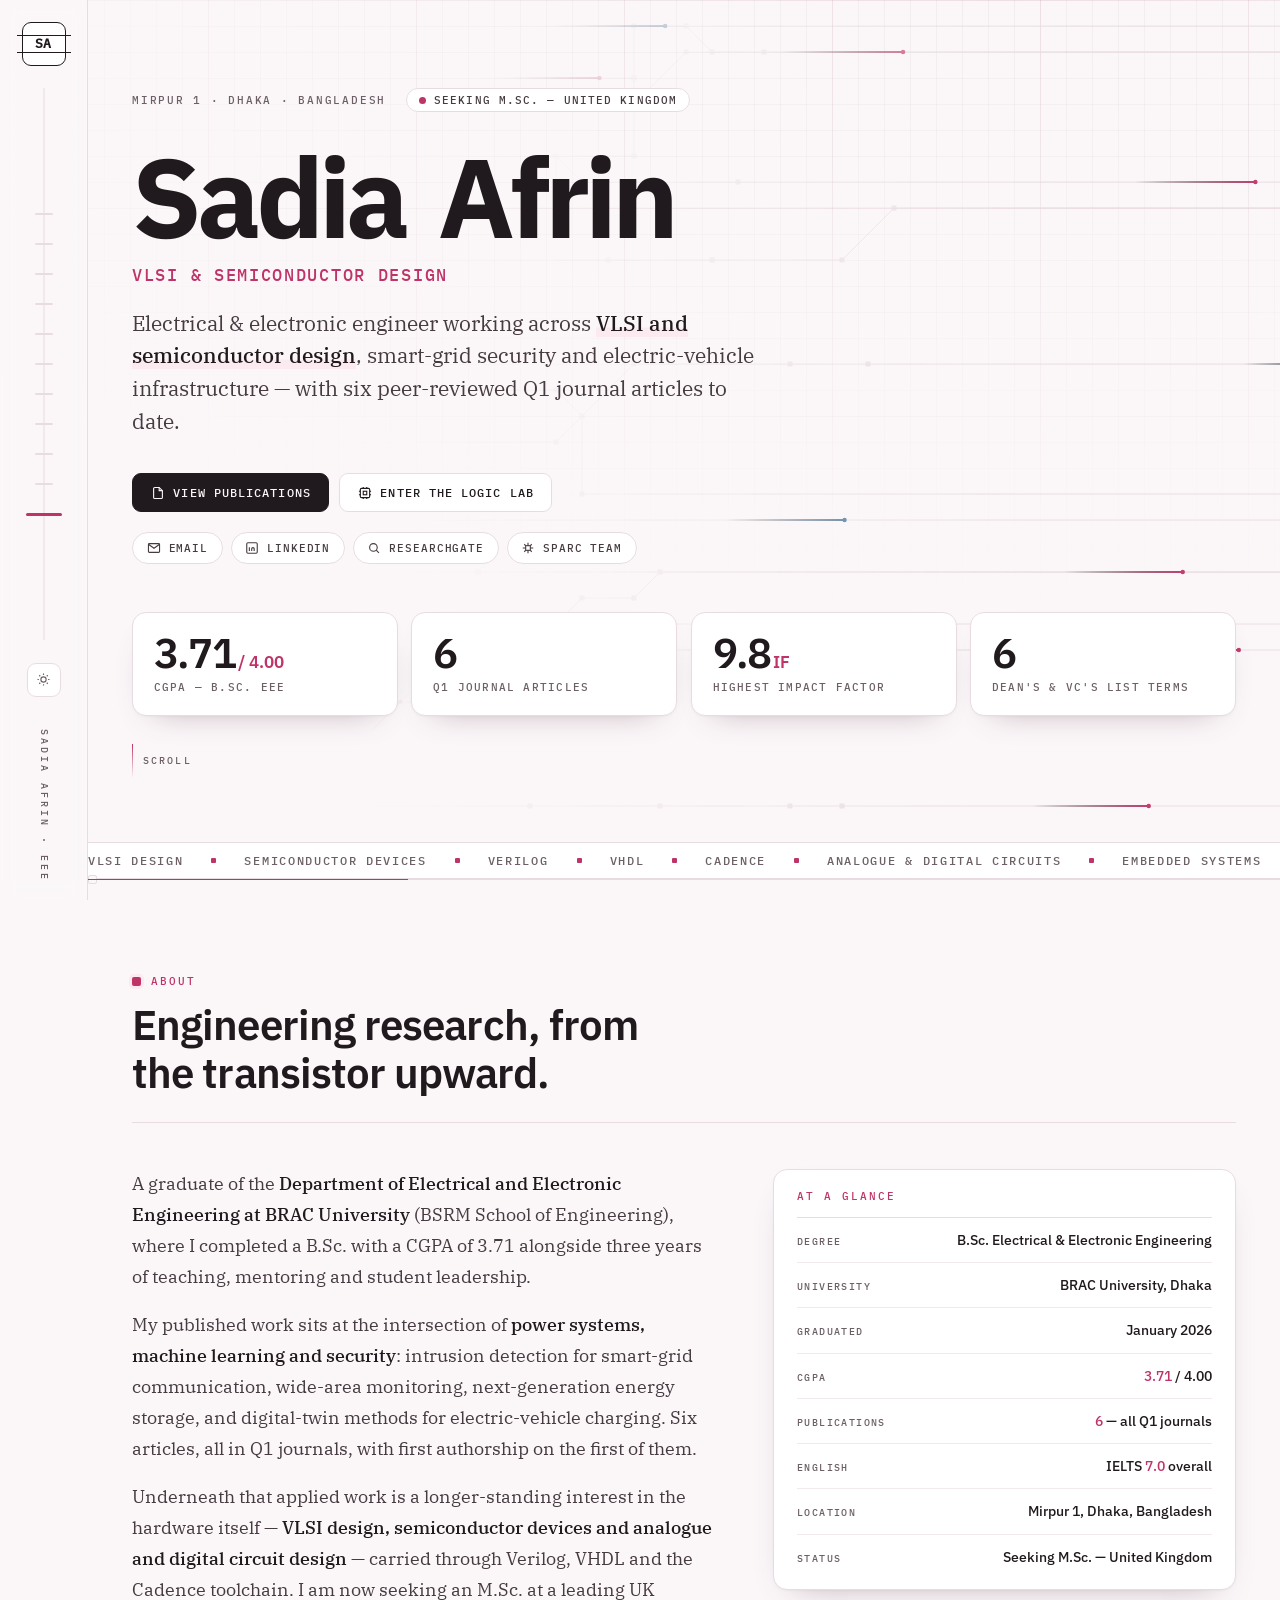
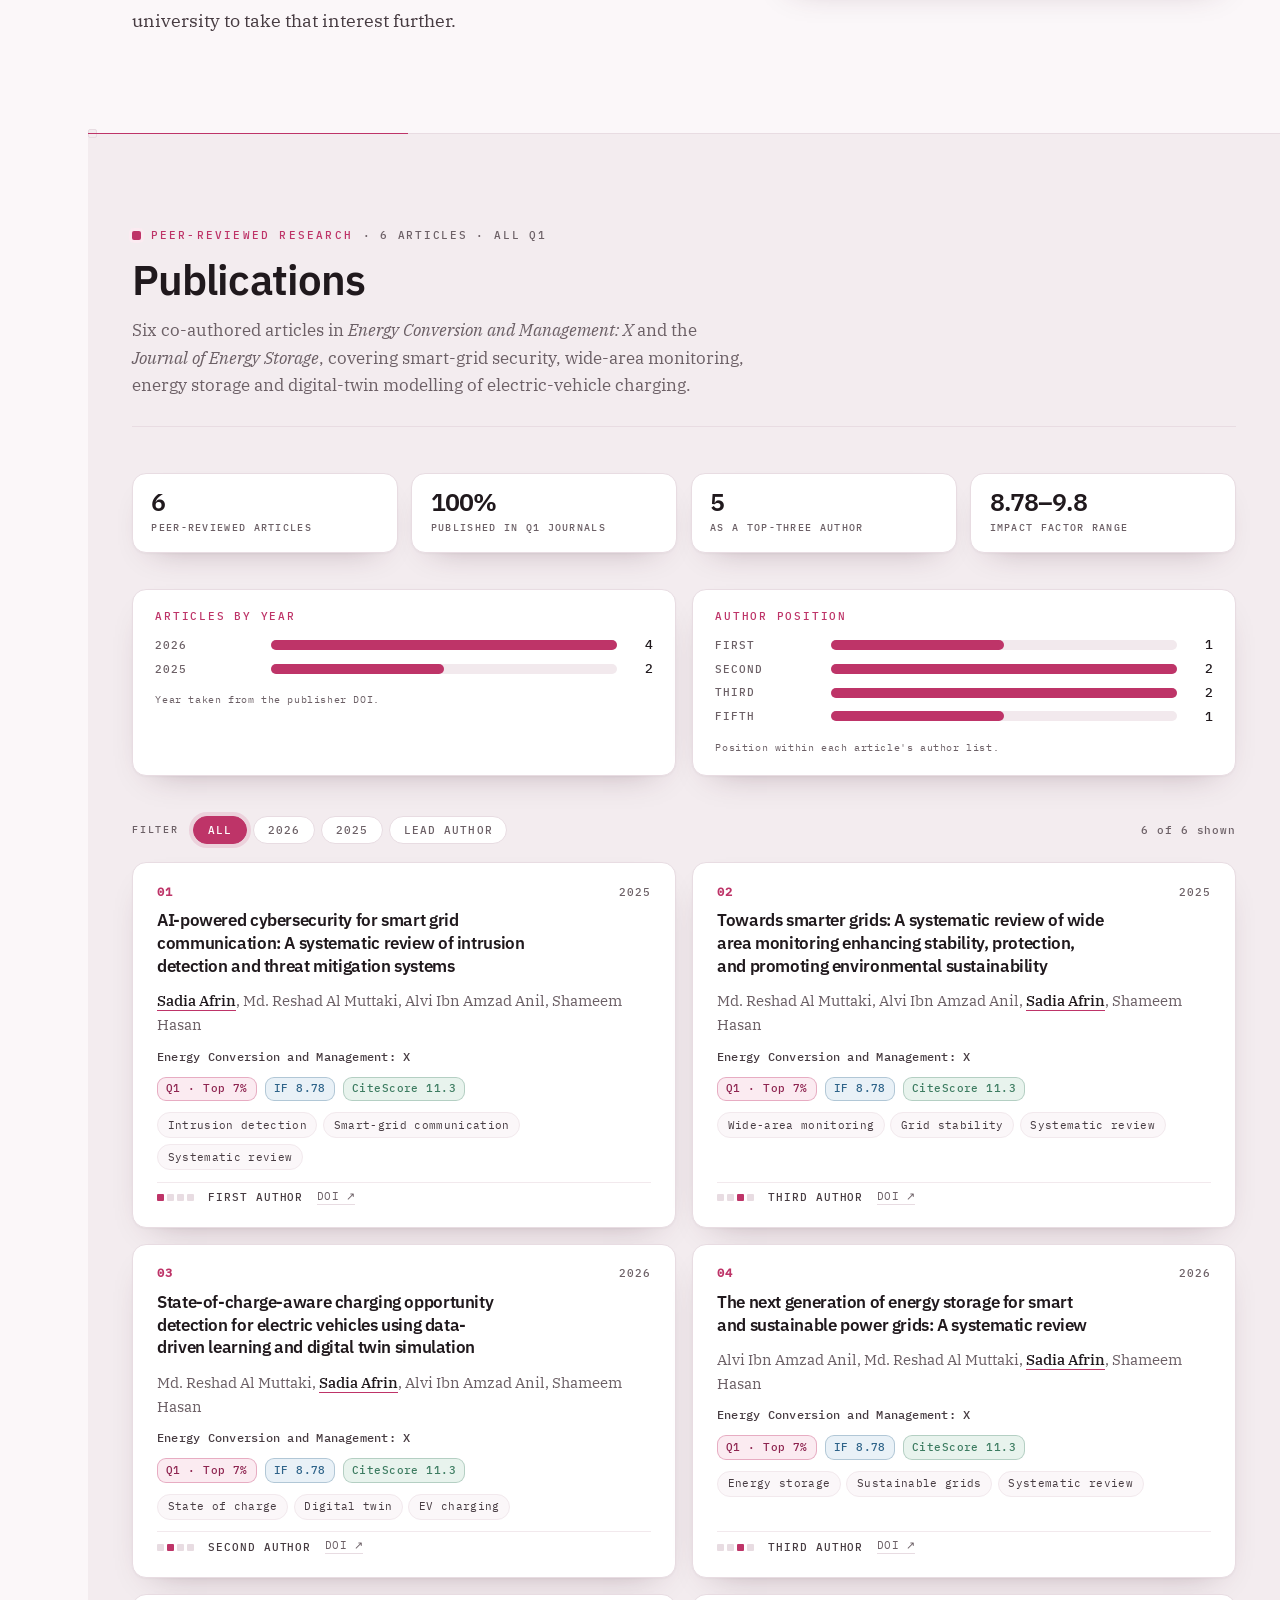
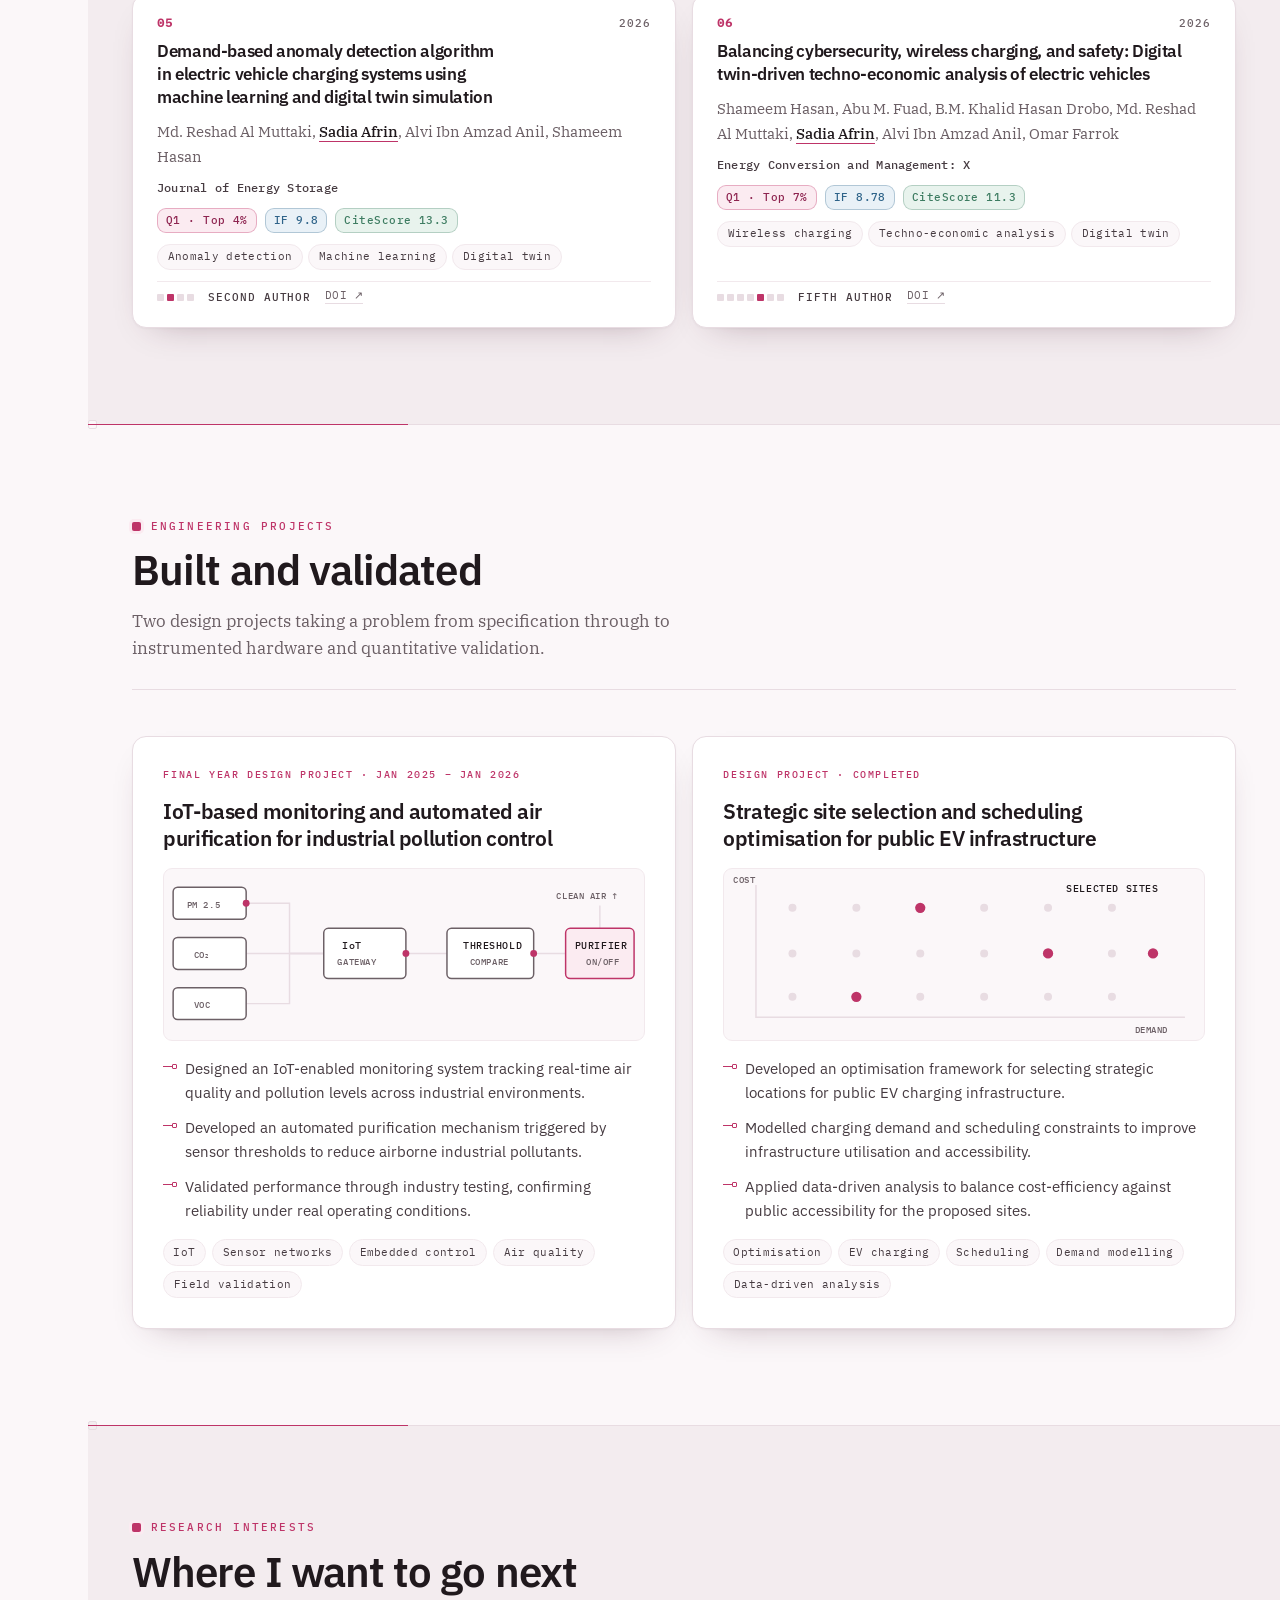
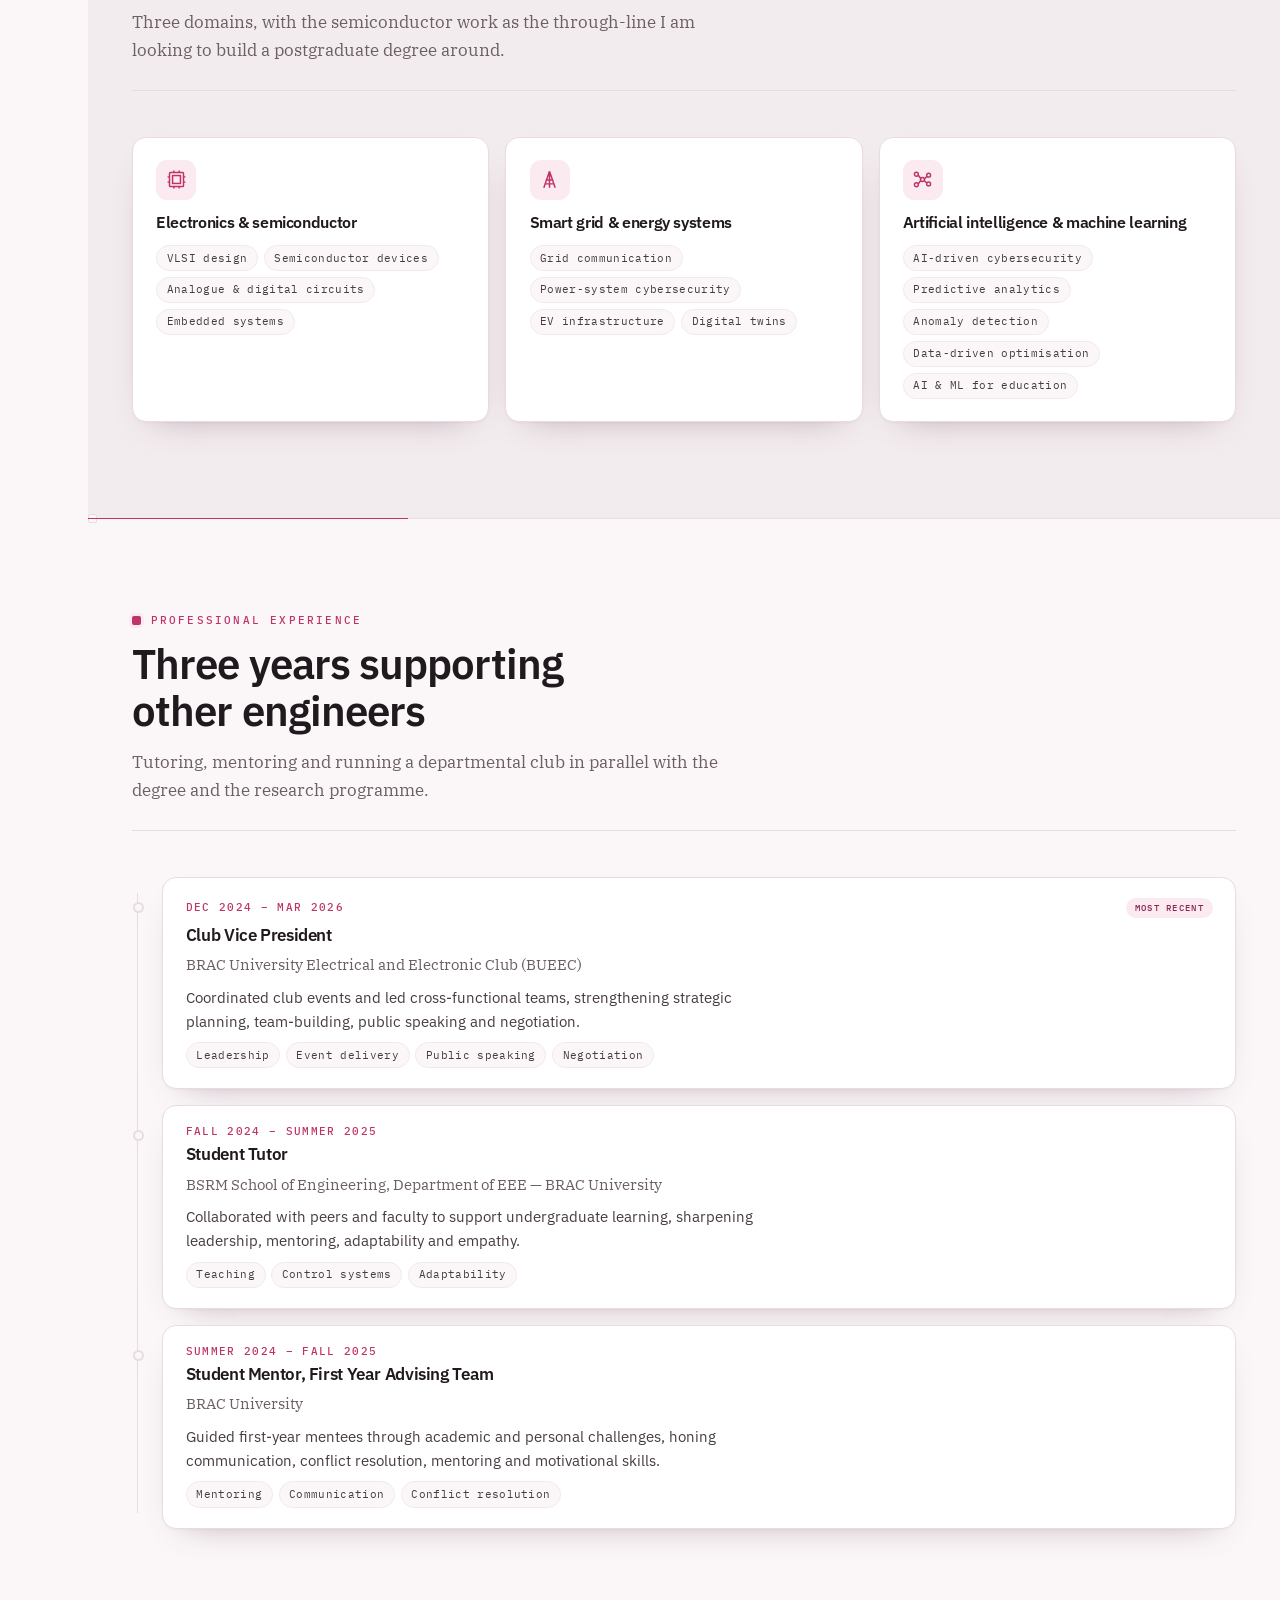
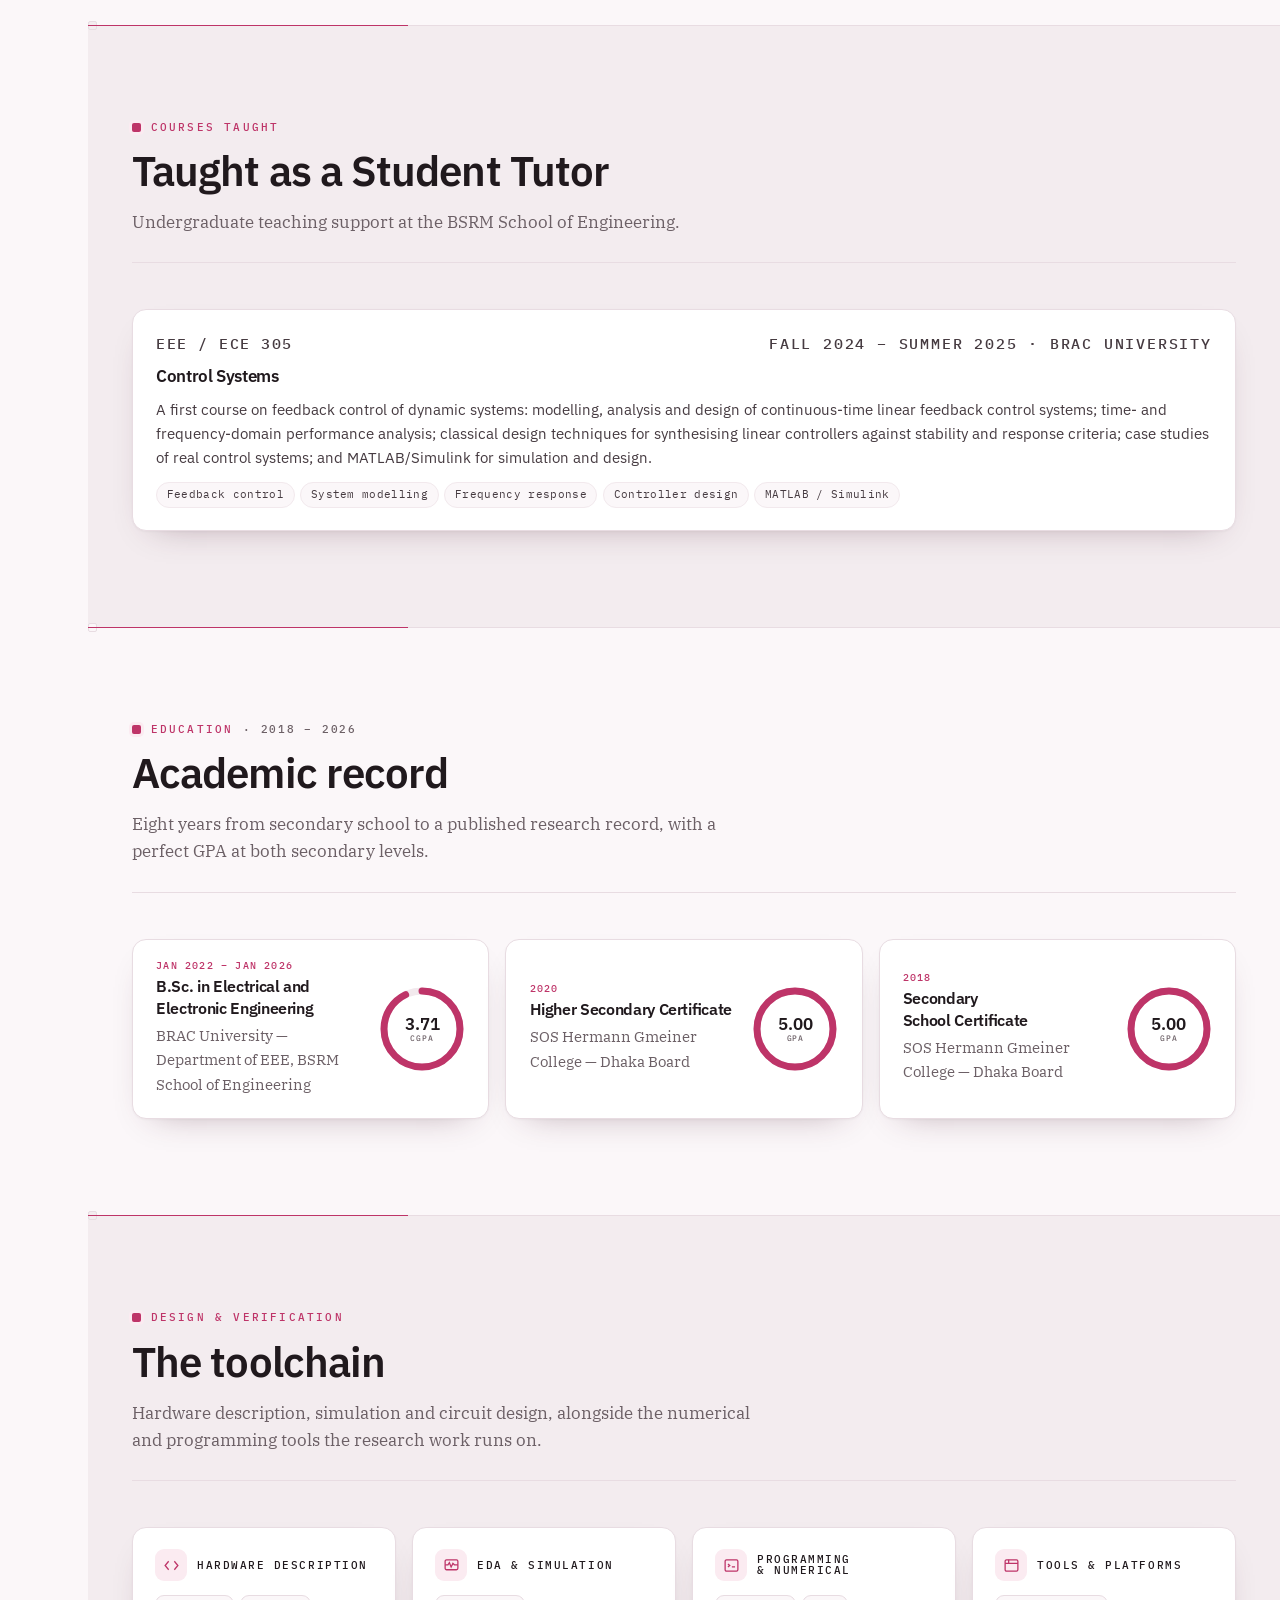
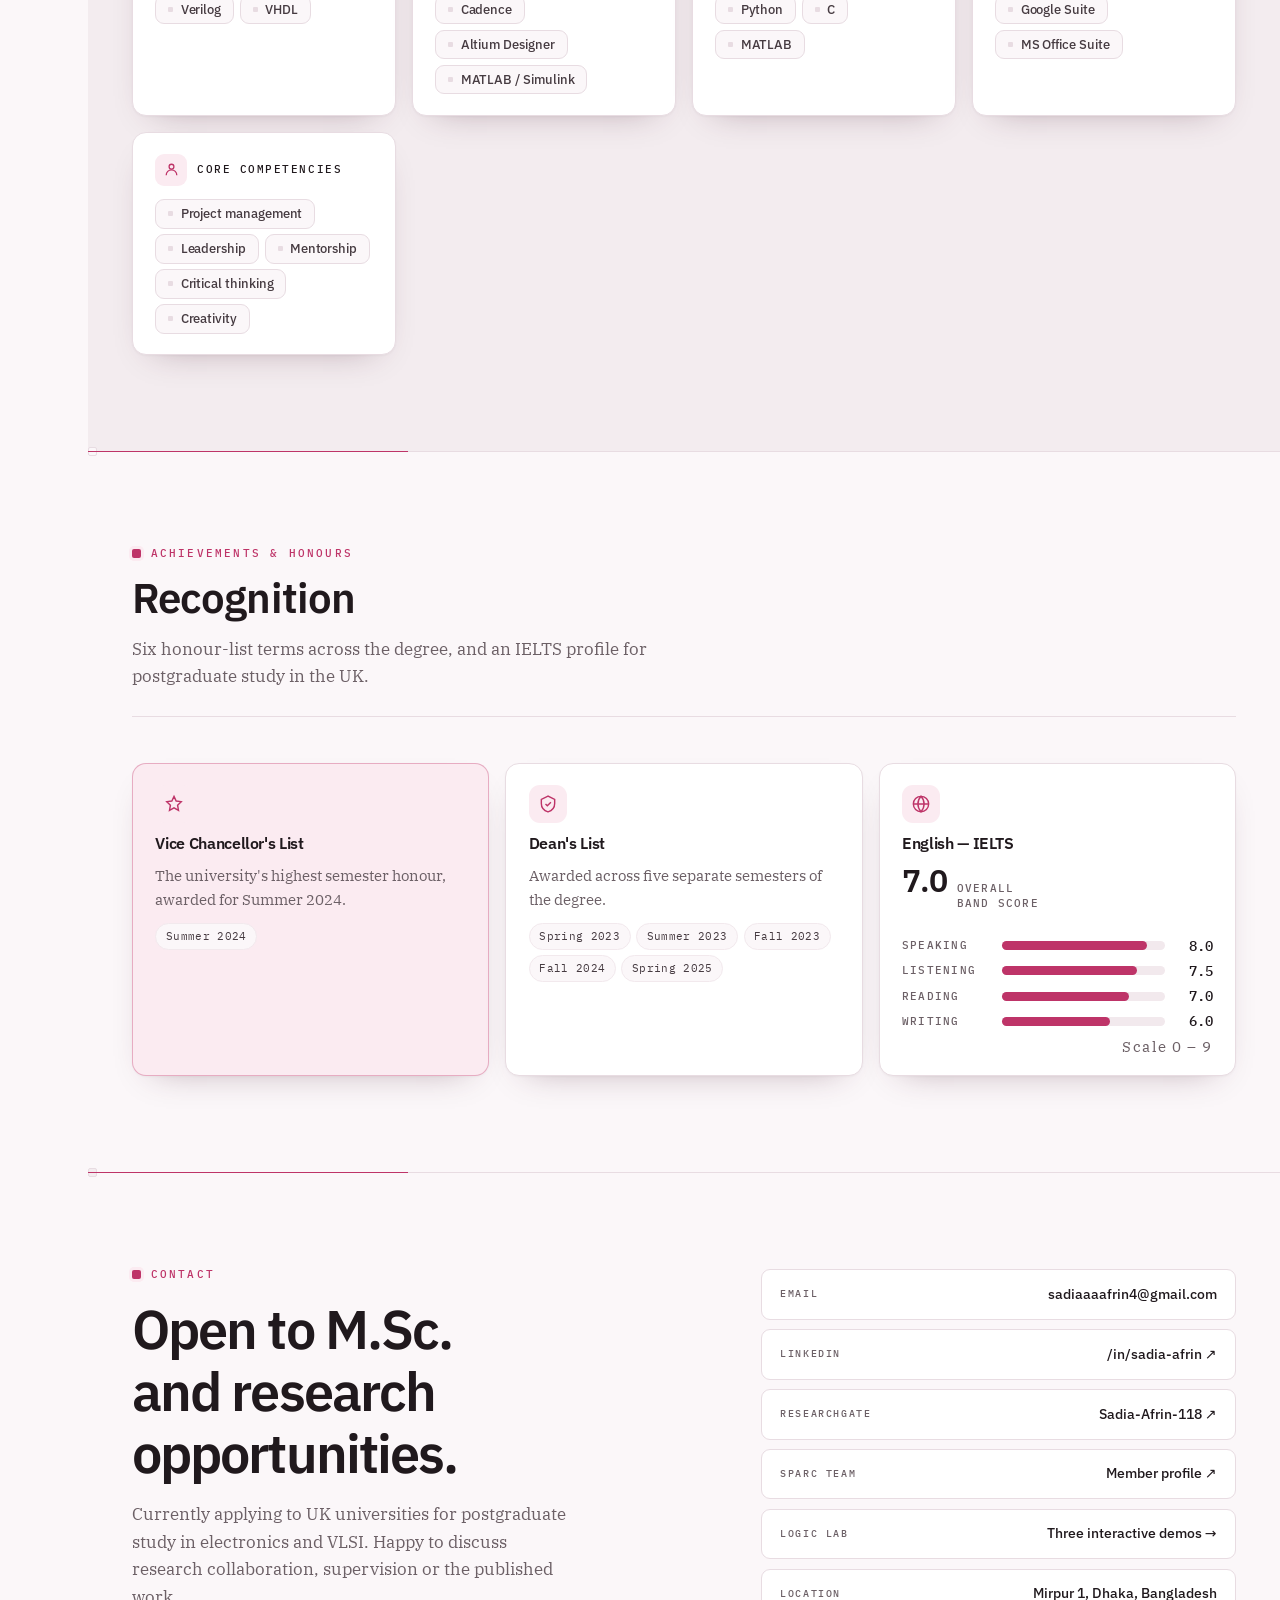
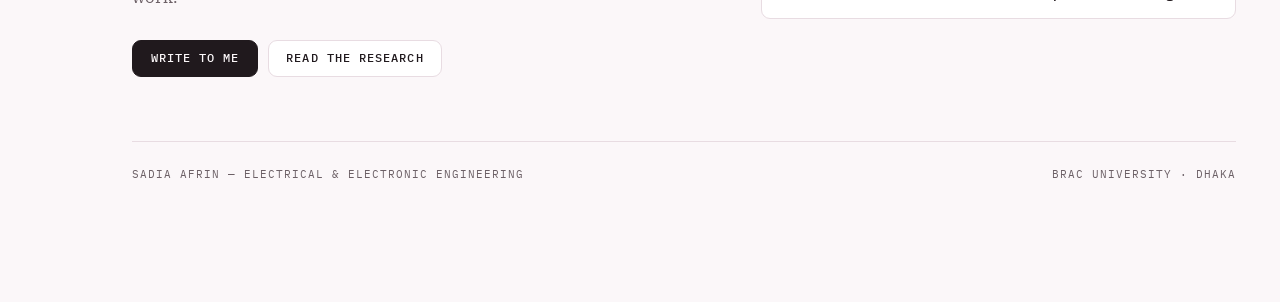
==== commit 1b531fb7: "Add files via upload" ====
--- a/index.html
+++ b/index.html
@@ -97,8 +97,6 @@
       <p class="status"><span class="led" aria-hidden="true"></span>Seeking M.Sc. — United Kingdom</p>
     </div>
 
-    <p class="term"><b>$</b> whoami<i aria-hidden="true"></i></p>
-
     <h1 class="name" id="name" data-text="Sadia Afrin">Sadia Afrin</h1>
 
     <p class="hero-role" id="hero-role" data-roles="VLSI &amp; semiconductor design|Smart-grid cybersecurity research|Digital twin &amp; EV systems|Student tutor &amp; mentor">VLSI &amp; semiconductor design</p>
@@ -192,32 +190,17 @@
       </div>
 
       <div class="rv" style="--d:110ms">
-        <a class="macro lab-card" href="lab.html">
-          <svg class="die-art" viewBox="0 0 340 200" role="img" aria-label="Illustration of a packaged integrated circuit with its die and internal blocks">
-            <g class="leg">
-              <path d="M96 44h-26M96 72h-26M96 100h-26M96 128h-26M96 156h-26"/>
-              <path d="M244 44h26M244 72h26M244 100h26M244 128h26M244 156h26"/>
-            </g>
-            <rect class="pkg" x="96" y="26" width="148" height="148" rx="3"/>
-            <rect class="core" x="118" y="48" width="104" height="104" rx="2"/>
-            <g class="blk">
-              <rect x="128" y="58" width="38" height="26"/>
-              <rect x="172" y="58" width="40" height="26"/>
-              <rect x="128" y="92" width="26" height="50"/>
-              <rect x="160" y="92" width="52" height="22"/>
-              <rect x="160" y="120" width="52" height="22"/>
-            </g>
-            <circle class="ring" cx="170" cy="100" r="26"/>
-            <circle class="spark" cx="170" cy="100" r="5"/>
-            <circle cx="106" cy="36" r="3.5" fill="var(--resist)"/>
-          </svg>
-          <div class="lab-card-txt">
-            <p class="eyebrow">Digital logic lab · interactive</p>
-            <h3>Three things worth building by hand</h3>
-            <p class="lab-desc">A CMOS inverter, a logic gate bench and a 4-bit counter — all of them live, all of them yours to toggle.</p>
-            <span class="lab-go">Open the lab <i aria-hidden="true">→</i></span>
-          </div>
-        </a>
+        <div class="macro facts">
+          <h3>At a glance</h3>
+          <div class="fact"><span class="fact-k">Degree</span><span class="fact-v">B.Sc. Electrical &amp; Electronic Engineering</span></div>
+          <div class="fact"><span class="fact-k">University</span><span class="fact-v">BRAC University, Dhaka</span></div>
+          <div class="fact"><span class="fact-k">Graduated</span><span class="fact-v">January 2026</span></div>
+          <div class="fact"><span class="fact-k">CGPA</span><span class="fact-v"><em>3.71</em> / 4.00</span></div>
+          <div class="fact"><span class="fact-k">Publications</span><span class="fact-v"><em>6</em> — all Q1 journals</span></div>
+          <div class="fact"><span class="fact-k">English</span><span class="fact-v">IELTS <em>7.0</em> overall</span></div>
+          <div class="fact"><span class="fact-k">Location</span><span class="fact-v">Mirpur 1, Dhaka, Bangladesh</span></div>
+          <div class="fact"><span class="fact-k">Status</span><span class="fact-v">Seeking M.Sc. — United Kingdom</span></div>
+        </div>
       </div>
     </div>
   </div>
@@ -644,21 +627,10 @@
     <div class="block-head rv">
       <p class="eyebrow">Education <span class="dim">· 2018 – 2026</span></p>
       <h2 id="education-h">Academic record</h2>
-      <p class="block-note">Eight years from secondary school to a published research record, on one track.</p>
-    </div>
-
-    <div class="journey rv">
-      <div class="journey-track">
-        <div class="jstep"><p class="jstep-y">2018</p><h3>SSC completed</h3><p>GPA 5.00 · Dhaka Board</p></div>
-        <div class="jstep"><p class="jstep-y">2020</p><h3>HSC completed</h3><p>GPA 5.00 · Dhaka Board</p></div>
-        <div class="jstep"><p class="jstep-y">2022</p><h3>B.Sc. EEE begins</h3><p>BRAC University</p></div>
-        <div class="jstep"><p class="jstep-y">2024</p><h3>Teaching and leadership</h3><p>Tutor · Mentor · Club VP</p></div>
-        <div class="jstep"><p class="jstep-y">2025</p><h3>First articles published</h3><p>2 Q1 journal articles</p></div>
-        <div class="jstep"><p class="jstep-y">2026</p><h3>Degree completed</h3><p>CGPA 3.71 · 4 further articles</p></div>
-      </div>
-    </div>
-
-    <div class="grid-auto" style="margin-top:clamp(1.75rem,3.5vw,2.5rem)">
+      <p class="block-note">Eight years from secondary school to a published research record, with a perfect GPA at both secondary levels.</p>
+    </div>
+
+    <div class="grid-auto">
       <article class="macro edu-card rv">
         <div class="edu-info">
           <p class="edu-when">Jan 2022 – Jan 2026</p>
@@ -828,27 +800,9 @@
         <p class="contact-note">Currently applying to UK universities for postgraduate study in electronics and VLSI. Happy to discuss research collaboration, supervision or the published work.</p>
         <div class="actions" style="margin-bottom:0">
           <a class="btn btn-solid" href="mailto:sadiaaaafrin4@gmail.com">Write to me</a>
-          <a class="btn" href="https://www.researchgate.net/profile/Sadia-Afrin-118" target="_blank" rel="noopener noreferrer">Read the research</a>
-        </div>
-
-        <h3 class="eyebrow" style="margin-top:clamp(2rem,4vw,2.75rem)">References</h3>
-        <div class="grid-auto" style="margin-top:.9rem">
-          <div class="macro ref">
-            <span class="ref-av" aria-hidden="true">MR</span>
-            <span class="ref-info">
-              <b>Dr. Mirza Rasheduzzaman</b>
-              <span>Associate Professor, Department of EEE — BRAC University</span>
-            </span>
-          </div>
-          <div class="macro ref">
-            <span class="ref-av" aria-hidden="true">SH</span>
-            <span class="ref-info">
-              <b>Shameem Hasan</b>
-              <span>Senior Lecturer, Department of EEE — BRAC University</span>
-            </span>
-          </div>
-        </div>
-        <p class="refs-note">Contact details for referees available on request.</p>
+          <a class="btn" href="https://scholar.google.com/citations?user=sn5tkcQAAAAJ&amp;hl=en" target="_blank" rel="noopener noreferrer">Read the research</a>
+        </div>
+
       </div>
 
       <div class="rv" style="--d:110ms">
--- a/css/styles.css
+++ b/css/styles.css
@@ -314,12 +314,6 @@
 .status .led{ width:7px; height:7px; flex:none; border-radius:50%; background:var(--resist); box-shadow:0 0 0 0 var(--glow); animation:led 2.4s ease-out infinite; }
 @keyframes led{ 0%{ box-shadow:0 0 0 0 var(--glow); } 70%{ box-shadow:0 0 0 9px rgba(0,0,0,0); } 100%{ box-shadow:0 0 0 0 rgba(0,0,0,0); } }
 
-/* terminal greeting */
-.term{ display:inline-flex; align-items:center; gap:.4rem; margin-bottom:.9rem; font:500 .8125rem/1 var(--mono); letter-spacing:.08em; color:var(--graphite); }
-.term b{ color:var(--resist); font-weight:500; }
-.term i{ display:block; width:7px; height:14px; background:var(--resist); animation:caret 1.05s step-end infinite; }
-@keyframes caret{ 0%,100%{ opacity:1; } 50%{ opacity:0; } }
-
 .name{ font-size:clamp(2.9rem,10.4vw,7rem); font-weight:700; letter-spacing:-.045em; line-height:.94; margin-bottom:.85rem; }
 .name .ch{ display:inline-block; will-change:transform,opacity; }
 .name .sp{ display:inline-block; width:.3em; }
@@ -444,34 +438,14 @@
 .about-grid{ display:grid; gap:clamp(2rem,4vw,3.25rem); align-items:start; }
 @media (min-width:940px){ .about-grid{ grid-template-columns:1.12fr .88fr; } }
 
-.lab-card{
-  display:grid; grid-template-columns:114px 1fr; gap:1.35rem; align-items:center;
-  margin-top:1.85rem; padding:1.3rem 1.45rem; text-decoration:none; color:inherit;
-  transition:transform .25s var(--ease), box-shadow .25s ease, border-color .25s ease;
-}
-.lab-card:hover{ transform:translateY(-3px); box-shadow:var(--shadow-lift); border-color:color-mix(in srgb, var(--resist) 42%, transparent); }
-.lab-card .die-art{ width:114px; max-width:none; margin:0; }
-.lab-card-txt{ display:flex; flex-direction:column; gap:.4rem; min-width:0; }
-.lab-card-txt h3{ font-size:1.0625rem; }
-/* targeted by class, not `.lab-card-txt p` — that would outrank .eyebrow and
-   overwrite its mono font with the serif stack */
-.lab-desc{ font-family:var(--serif); font-size:.9375rem; color:var(--graphite); }
-.lab-go{ display:inline-flex; align-items:center; gap:.45rem; margin-top:.3rem; font:500 .6875rem/1 var(--mono); letter-spacing:.14em; text-transform:uppercase; color:var(--resist); }
-.lab-go i{ font-style:normal; transition:transform .25s var(--ease); }
-.lab-card:hover .lab-go i{ transform:translateX(5px); }
-@media (max-width:520px){ .lab-card{ grid-template-columns:1fr; } }
-
-.die-art{ width:100%; max-width:340px; margin:1.5rem auto 0; display:block; }
-.die-art .pkg{ fill:var(--die); stroke:var(--ink); stroke-width:1.6; }
-.die-art .core{ fill:var(--resist-wash); stroke:var(--resist); stroke-width:1.4; }
-.die-art .leg{ stroke:var(--graphite); stroke-width:2.2; stroke-linecap:round; }
-.die-art .blk{ fill:none; stroke:var(--resist); stroke-width:1; opacity:.55; }
-.die-art .spark{ fill:var(--resist); opacity:0; animation:spark 3.2s ease-in-out infinite; }
-@keyframes spark{ 0%,72%,100%{ opacity:0; } 78%,88%{ opacity:1; } }
-/* transform-box:fill-box makes transform-origin resolve against the element,
-   not the viewBox — without it every SVG scale pivots on the canvas centre. */
-.die-art .ring{ fill:none; stroke:var(--resist); stroke-width:1.2; opacity:0; transform-box:fill-box; transform-origin:center; animation:ring 3.2s ease-out infinite; }
-@keyframes ring{ 0%{ opacity:.6; transform:scale(.55); } 60%,100%{ opacity:0; transform:scale(1.5); } }
+/* at a glance — the facts a reader wants without hunting for them */
+.facts{ padding:1.35rem 1.45rem; display:flex; flex-direction:column; gap:0; }
+.facts h3{ font:500 .6875rem/1 var(--mono); letter-spacing:.18em; text-transform:uppercase; color:var(--resist); padding-bottom:.9rem; border-bottom:1px solid var(--trace); }
+.fact{ display:flex; align-items:baseline; justify-content:space-between; gap:1rem; padding:.75rem 0; border-bottom:1px solid var(--trace-2); }
+.fact:last-child{ border-bottom:0; padding-bottom:0; }
+.fact-k{ font:500 .625rem/1.4 var(--mono); letter-spacing:.14em; text-transform:uppercase; color:var(--graphite); flex:none; }
+.fact-v{ font:500 .875rem/1.45 var(--sans); color:var(--ink); text-align:right; }
+.fact-v em{ font-style:normal; color:var(--resist); }
 
 /* ==========================================================================
    RESEARCH INTERESTS
@@ -652,31 +626,8 @@
 .overall span{ font:500 .6875rem/1.4 var(--mono); letter-spacing:.11em; text-transform:uppercase; color:var(--graphite); }
 
 /* ==========================================================================
-   JOURNEY
-   ========================================================================== */
-.journey{ position:relative; overflow-x:auto; padding-bottom:1rem; scrollbar-width:thin; }
-.journey-track{ position:relative; display:flex; gap:0; min-width:820px; padding-top:2.4rem; }
-.journey-track::before{ content:""; position:absolute; left:0; right:0; top:2.4rem; height:1px; background:var(--trace); }
-.journey-track::after{ content:""; position:absolute; left:0; top:2.4rem; height:1px; width:var(--draw,0%); background:var(--resist); transition:width 1.6s var(--ease); }
-.jstep{ position:relative; flex:1; padding:1.4rem .75rem 0 0; }
-.jstep::before{ content:""; position:absolute; left:0; top:-4px; width:9px; height:9px; border-radius:50%; background:var(--wafer); border:2px solid var(--trace); transition:border-color .3s ease, box-shadow .3s ease; }
-.block-alt .jstep::before{ background:var(--wafer-2); }
-.jstep:hover::before{ border-color:var(--resist); box-shadow:0 0 0 4px var(--resist-wash); }
-.jstep-y{ position:absolute; top:-2.4rem; left:0; font:500 .75rem/1 var(--mono); letter-spacing:.12em; color:var(--resist); font-variant-numeric:tabular-nums; }
-.jstep h3{ font-size:.9375rem; line-height:1.3; margin-bottom:.3rem; }
-.jstep p{ font:400 .75rem/1.5 var(--mono); letter-spacing:.02em; color:var(--graphite); }
-
-/* ==========================================================================
-   REFERENCES & CONTACT
-   ========================================================================== */
-.ref{ padding:1.25rem 1.35rem; display:grid; grid-template-columns:auto 1fr; gap:1rem; align-items:center; transition:transform .25s var(--ease), box-shadow .25s ease, border-color .25s ease; }
-.ref:hover{ transform:translateY(-3px); box-shadow:var(--shadow-lift); border-color:color-mix(in srgb, var(--resist) 38%, transparent); }
-.ref-av{ width:48px; height:48px; border-radius:50%; display:grid; place-items:center; background:var(--resist-wash); color:var(--resist-deep); font:600 .875rem/1 var(--mono); letter-spacing:.04em; }
-.ref-info{ display:flex; flex-direction:column; gap:.2rem; min-width:0; }
-.ref-info b{ font:600 .9375rem/1.4 var(--sans); color:var(--ink); }
-.ref-info span{ font-family:var(--serif); font-size:.875rem; color:var(--graphite); }
-.refs-note{ font:400 .6875rem/1.6 var(--mono); letter-spacing:.04em; color:var(--graphite); margin-top:.85rem; }
-
+   CONTACT
+   ========================================================================== */
 .contact{ background:var(--wafer); }
 .contact-grid{ display:grid; gap:clamp(2rem,4vw,3rem); align-items:start; }
 @media (min-width:940px){ .contact-grid{ grid-template-columns:1.1fr .9fr; } }
@@ -792,6 +743,52 @@
 .bit span{ font:500 .5625rem/1.5 var(--mono); letter-spacing:.12em; text-transform:uppercase; color:var(--graphite); }
 .bit.hi{ border-color:var(--resist); background:var(--resist-wash); }
 .bit.hi b{ color:var(--resist); }
+button.bit{ cursor:pointer; font-family:inherit; }
+button.bit:hover{ border-color:var(--graphite); }
+button.bit.hi:hover{ border-color:var(--resist); }
+
+/* ---- MOSFET I–V ---- */
+.iv-canvas{ width:100%; height:210px; display:block; }
+.slider-row{ display:flex; align-items:center; gap:.85rem; }
+.slider-row label{ font:500 .625rem/1 var(--mono); letter-spacing:.14em; text-transform:uppercase; color:var(--graphite); flex:none; }
+.range{ flex:1; min-width:0; height:20px; -webkit-appearance:none; appearance:none; background:transparent; cursor:pointer; }
+.range::-webkit-slider-runnable-track{ height:4px; border-radius:2px; background:var(--trace); }
+.range::-moz-range-track{ height:4px; border-radius:2px; background:var(--trace); }
+.range::-webkit-slider-thumb{ -webkit-appearance:none; appearance:none; width:16px; height:16px; margin-top:-6px; border-radius:50%; background:var(--resist); border:2px solid var(--die); box-shadow:0 0 0 1px var(--resist); }
+.range::-moz-range-thumb{ width:16px; height:16px; border-radius:50%; background:var(--resist); border:2px solid var(--die); box-shadow:0 0 0 1px var(--resist); }
+.region{ display:inline-flex; align-items:center; gap:.45rem; padding:.35rem .7rem; border-radius:999px; background:var(--resist-wash); color:var(--resist-deep); font:500 .625rem/1 var(--mono); letter-spacing:.13em; text-transform:uppercase; }
+
+/* ---- Karnaugh map ---- */
+.kmap-stage{ display:grid; gap:1.1rem; }
+@media (min-width:560px){ .kmap-stage{ grid-template-columns:auto 1fr; align-items:start; } }
+.kmap{ display:grid; grid-template-columns:auto repeat(4, 42px); gap:3px; }
+.kmap-h{ display:grid; place-items:center; font:500 .5625rem/1 var(--mono); letter-spacing:.1em; color:var(--graphite); min-height:20px; }
+.kcell{
+  width:42px; height:42px; cursor:pointer; padding:0;
+  display:grid; place-items:center; border-radius:var(--radius-sm);
+  border:1px solid var(--trace); background:var(--wafer); color:var(--graphite);
+  font:500 .875rem/1 var(--mono); font-variant-numeric:tabular-nums;
+  transition:background .18s ease, border-color .18s ease, color .18s ease;
+}
+.kcell:hover{ border-color:var(--graphite); }
+.kcell.one{ background:var(--resist); border-color:var(--resist); color:#fff; }
+.kexpr{ padding:.85rem 1rem; border-radius:var(--radius-sm); background:var(--wafer); border:1px solid var(--trace); font:500 .9375rem/1.6 var(--mono); color:var(--ink); word-break:break-word; }
+.kexpr b{ color:var(--resist); font-weight:500; }
+.kmap-side{ display:flex; flex-direction:column; gap:.75rem; }
+
+/* ---- adder ---- */
+.adder{ display:flex; flex-direction:column; gap:.55rem; }
+.adder-row{ display:grid; grid-template-columns:3.2rem repeat(4, 1fr) 3.6rem; gap:.4rem; align-items:center; }
+.adder-lbl{ font:500 .625rem/1 var(--mono); letter-spacing:.12em; text-transform:uppercase; color:var(--graphite); }
+.adder-sum{ font:500 .875rem/1 var(--mono); color:var(--resist); text-align:right; font-variant-numeric:tabular-nums; }
+.carry{ display:grid; place-items:center; height:26px; border-radius:var(--radius-sm); border:1px dashed var(--trace); font:500 .6875rem/1 var(--mono); color:var(--graphite); font-variant-numeric:tabular-nums; transition:border-color .2s ease, color .2s ease, background .2s ease; }
+.carry.hi{ border-style:solid; border-color:var(--resist); color:var(--resist); background:var(--resist-wash); }
+.adder-eq{ margin-top:.35rem; padding:.75rem .95rem; border-radius:var(--radius-sm); background:var(--resist-wash); border:1px solid color-mix(in srgb, var(--resist) 30%, transparent); font:500 1rem/1.5 var(--mono); color:var(--resist-deep); font-variant-numeric:tabular-nums; text-align:center; }
+
+/* ---- D flip-flop ---- */
+.dff-svg{ width:100%; max-width:280px; height:auto; margin-inline:auto; display:block; }
+.dff-body{ fill:var(--die); stroke:var(--ink); stroke-width:1.8; }
+.dff-clk{ fill:none; stroke:var(--ink); stroke-width:1.8; stroke-linejoin:round; }
 
 /* ==========================================================================
    REVEAL & MOTION PREFERENCES
@@ -814,6 +811,5 @@
   .html-js .rv,.html-js .name .ch{ opacity:1 !important; transform:none !important; }
   .hero::after{ display:none; }
   .block::after{ width:min(38%, 320px) !important; }
-  .journey-track::after{ width:100% !important; }
   .bus-track{ animation:none !important; }
 }
